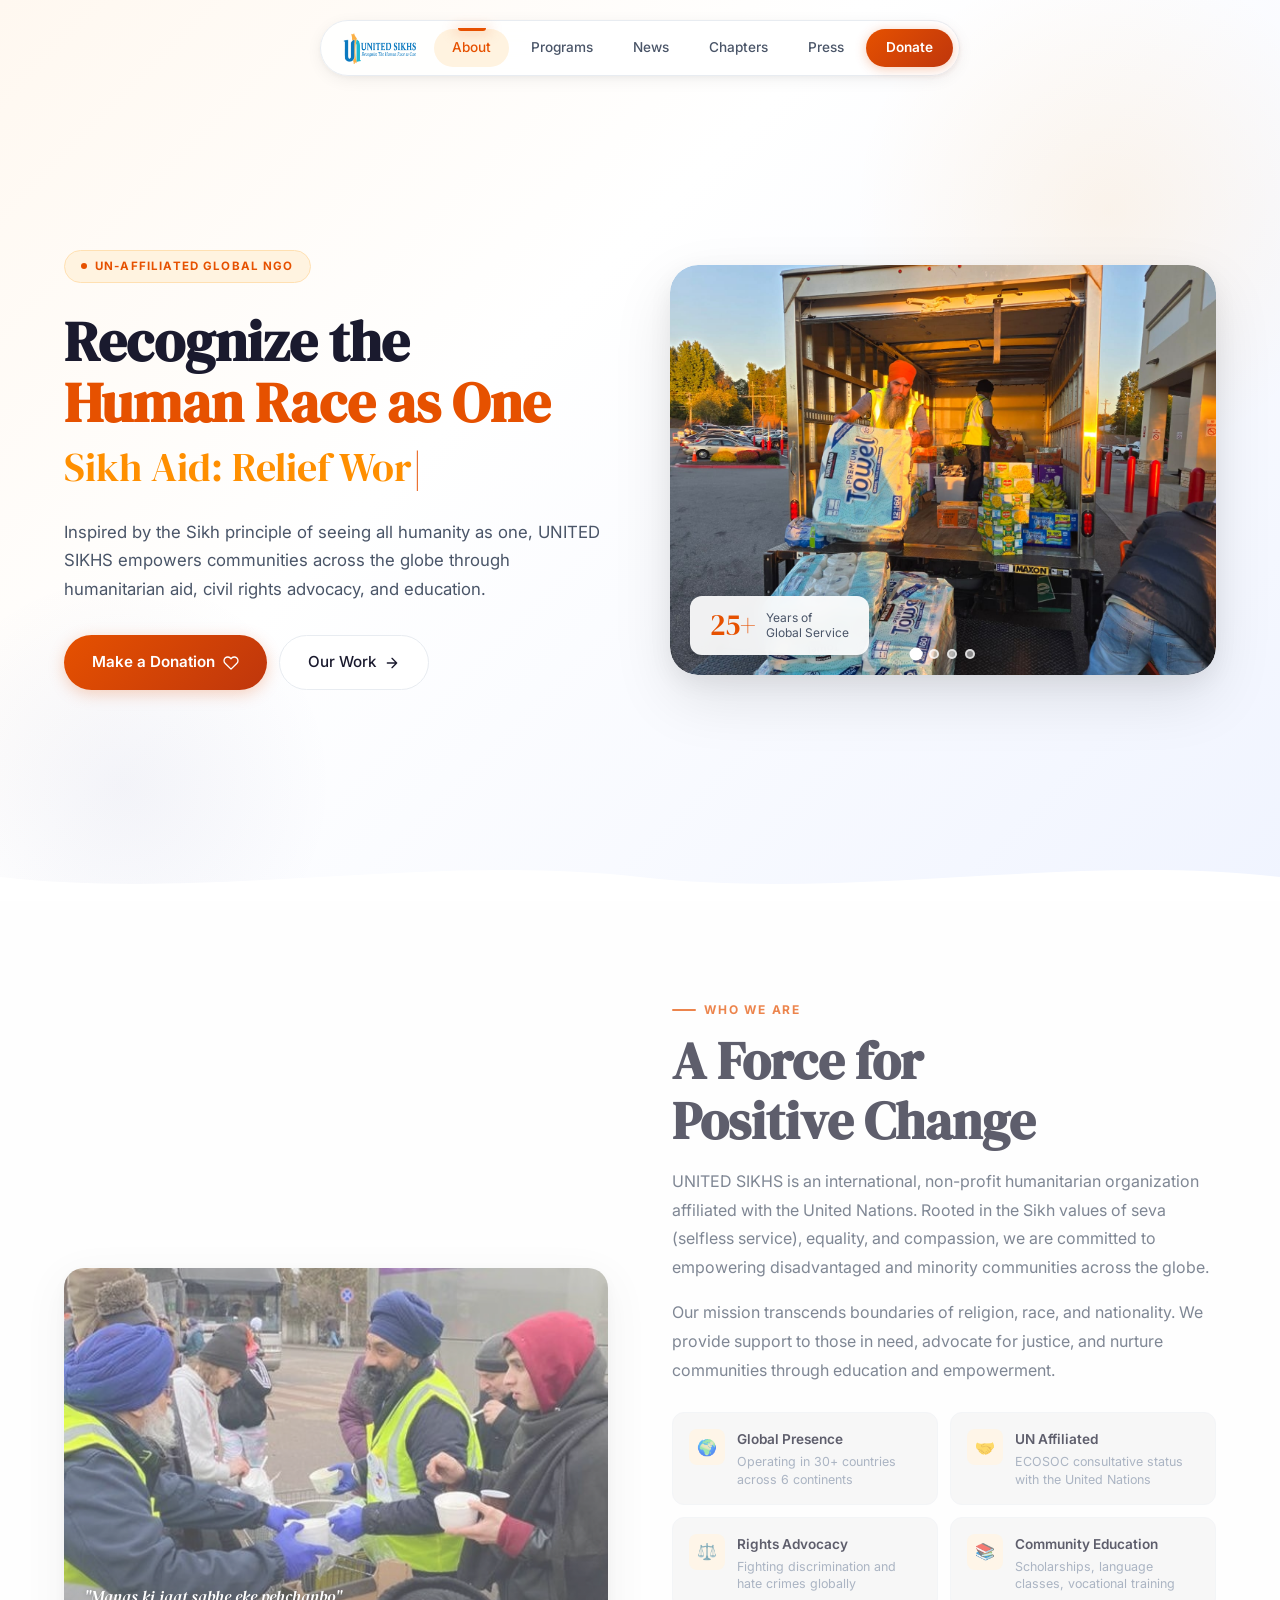
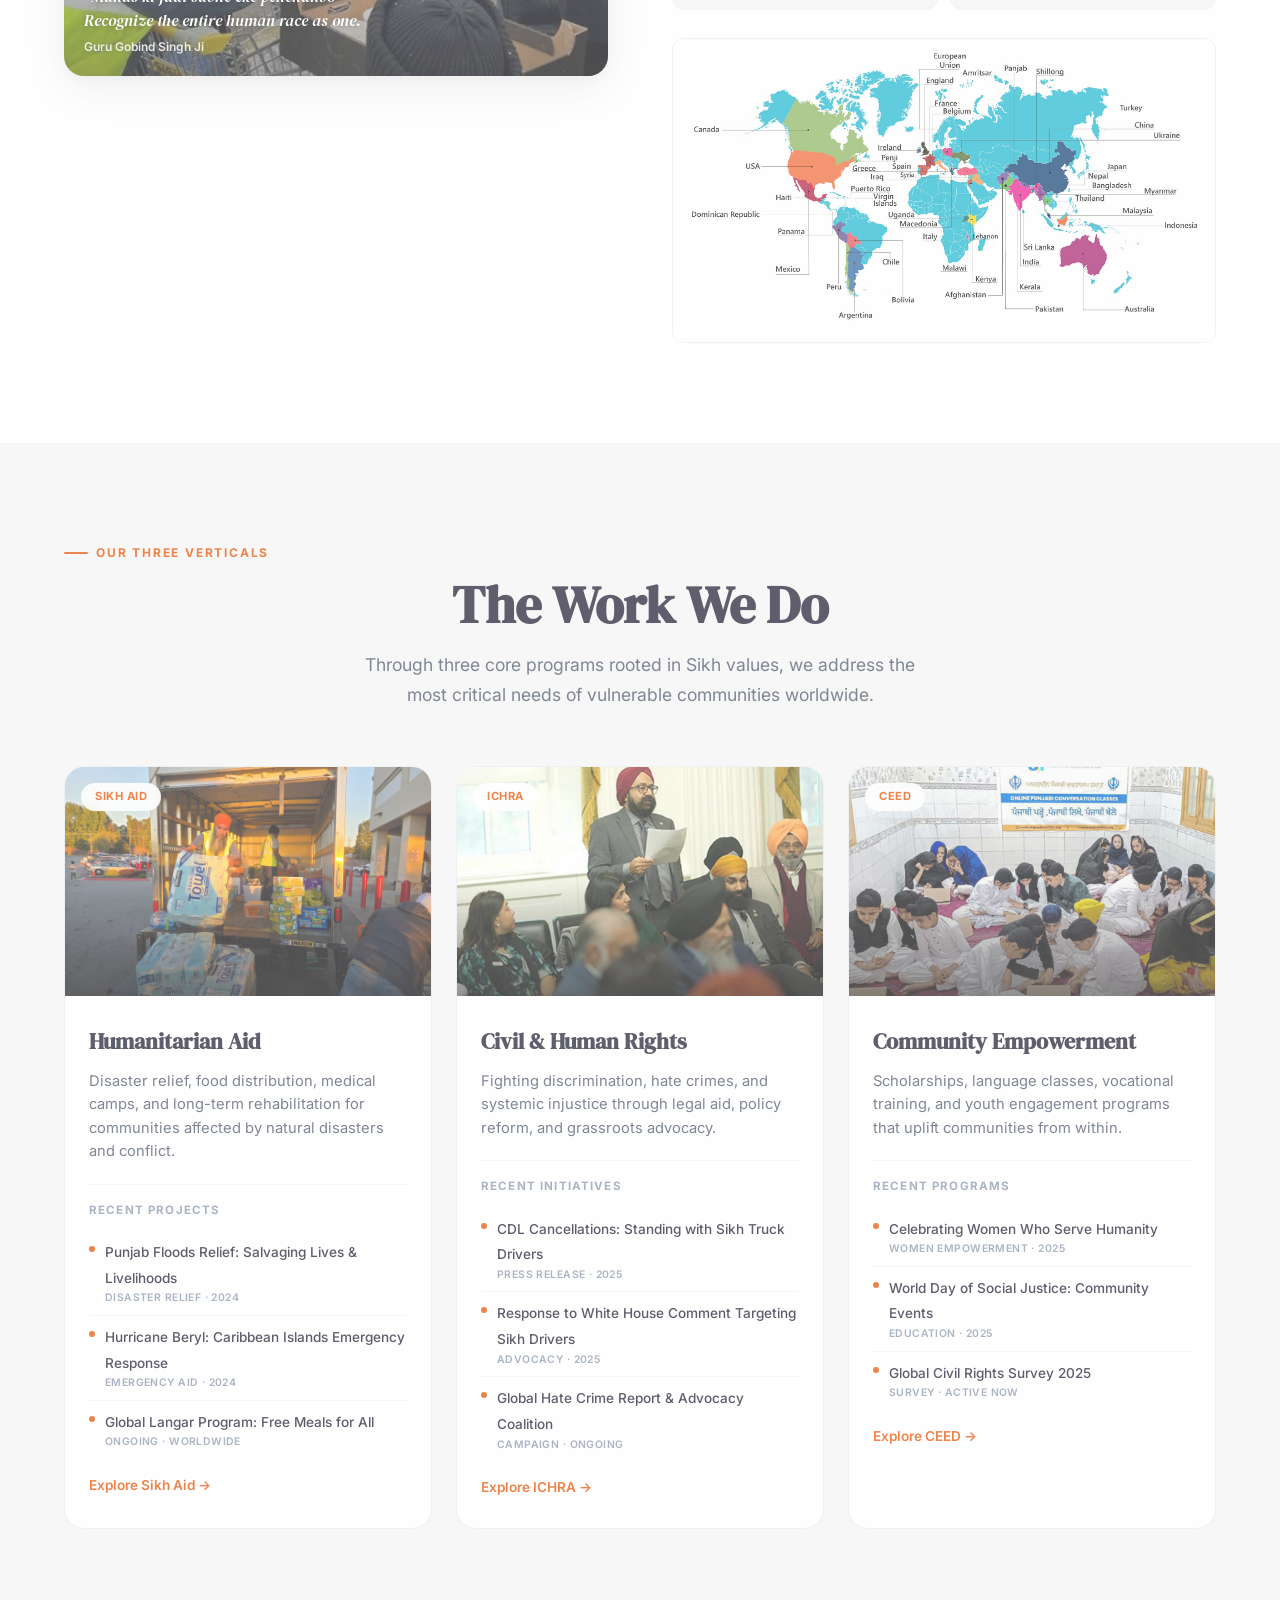
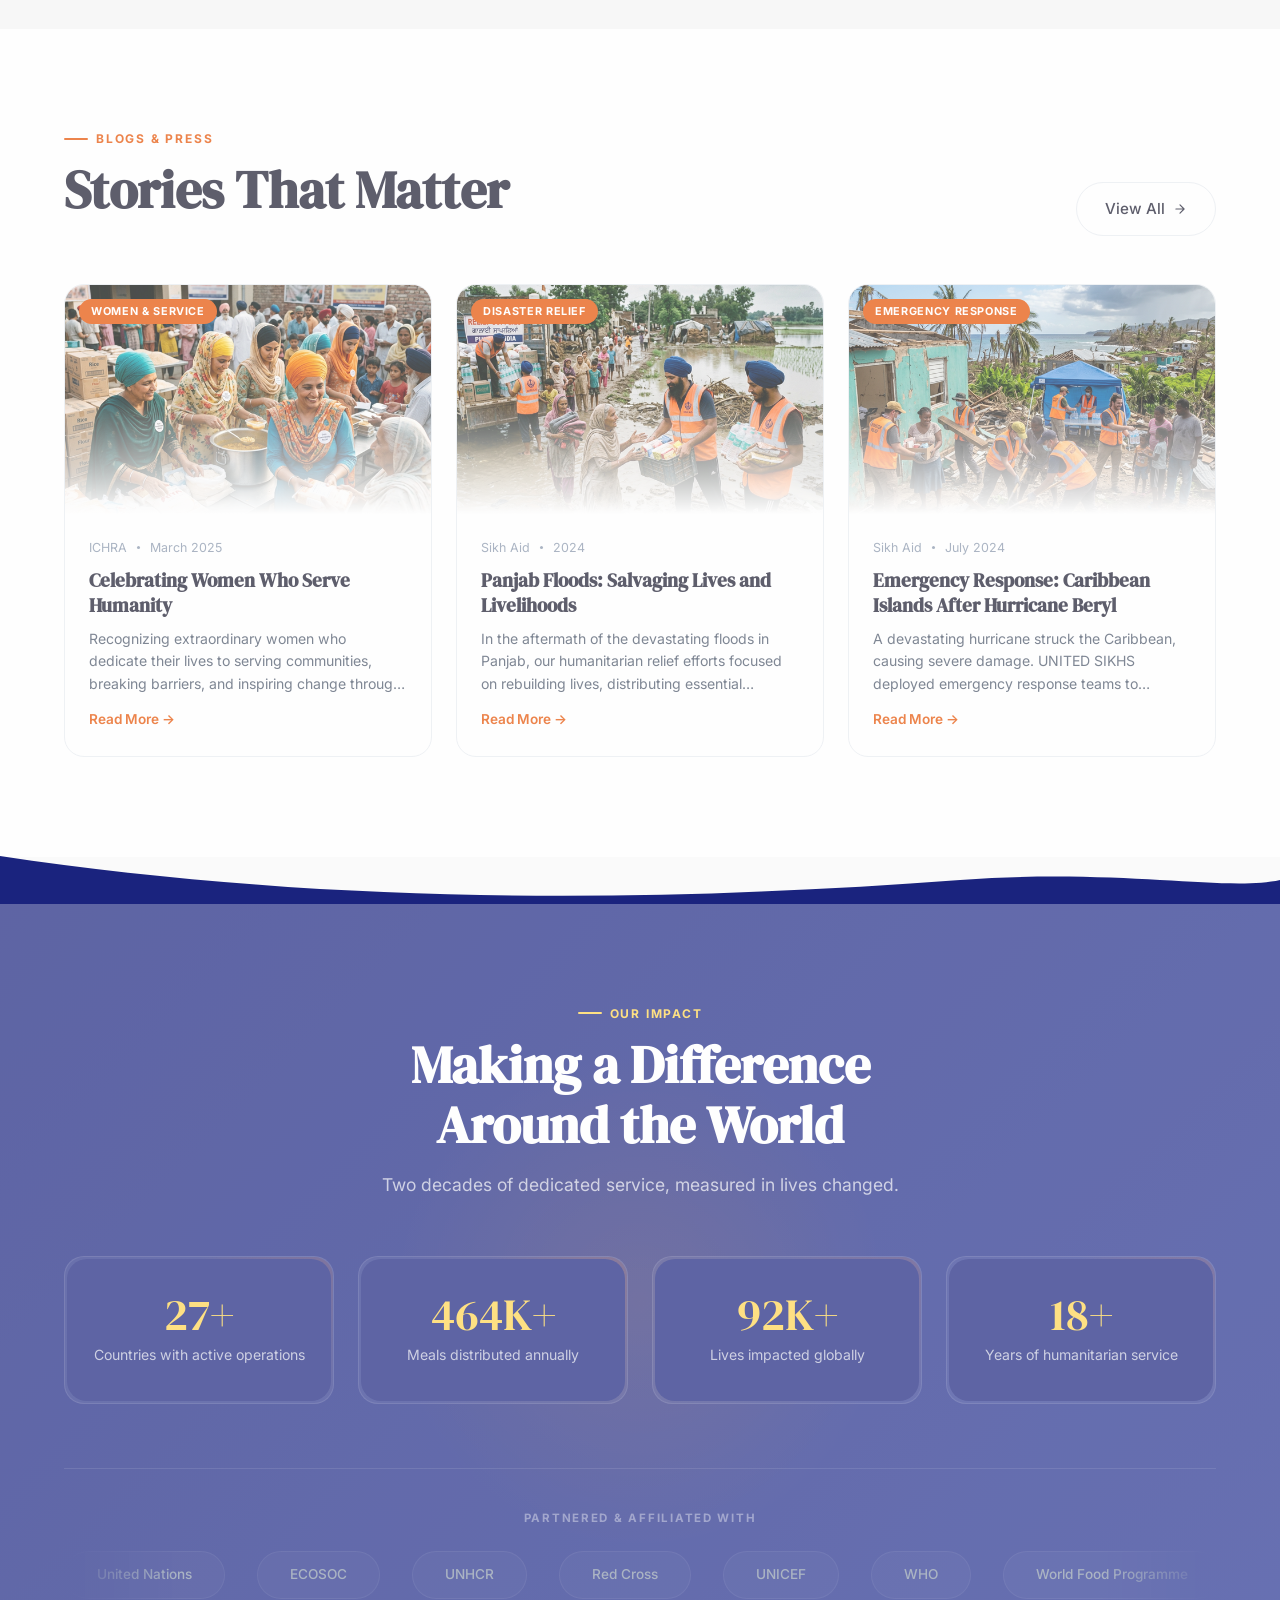
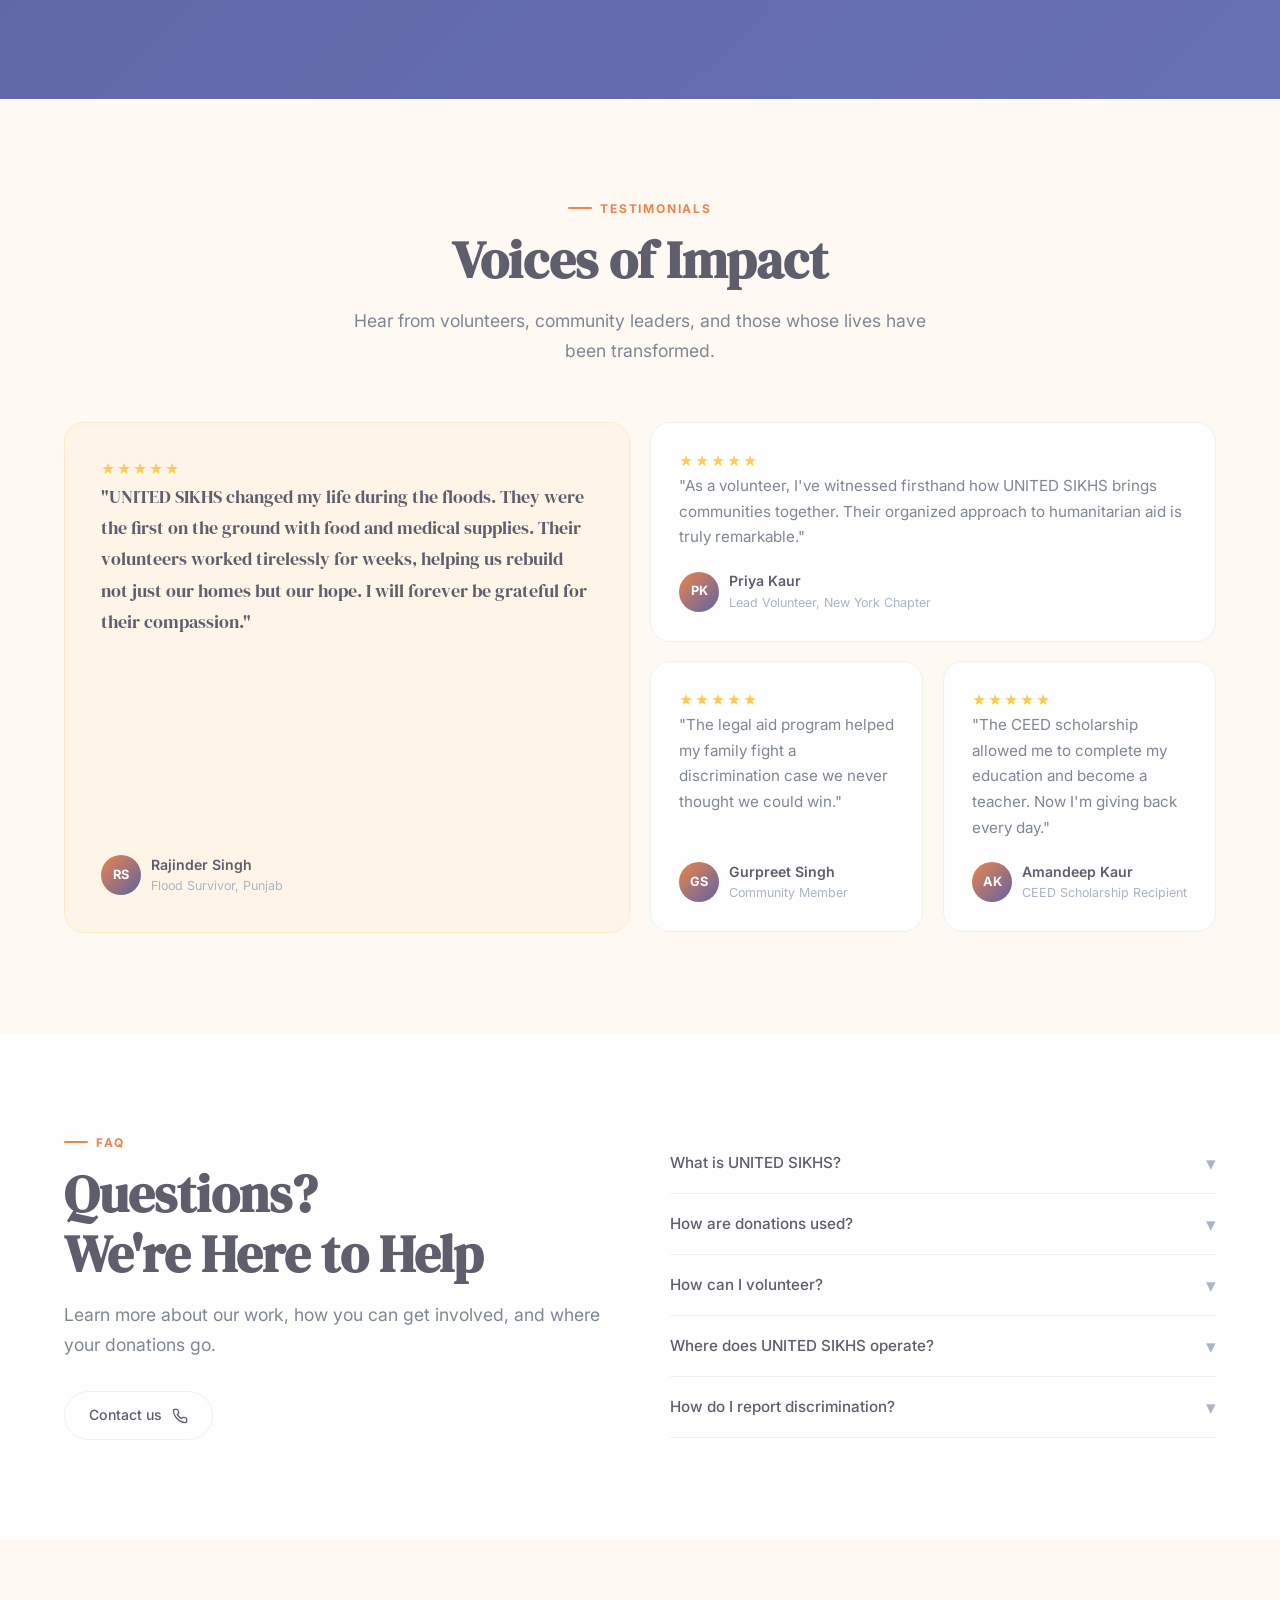
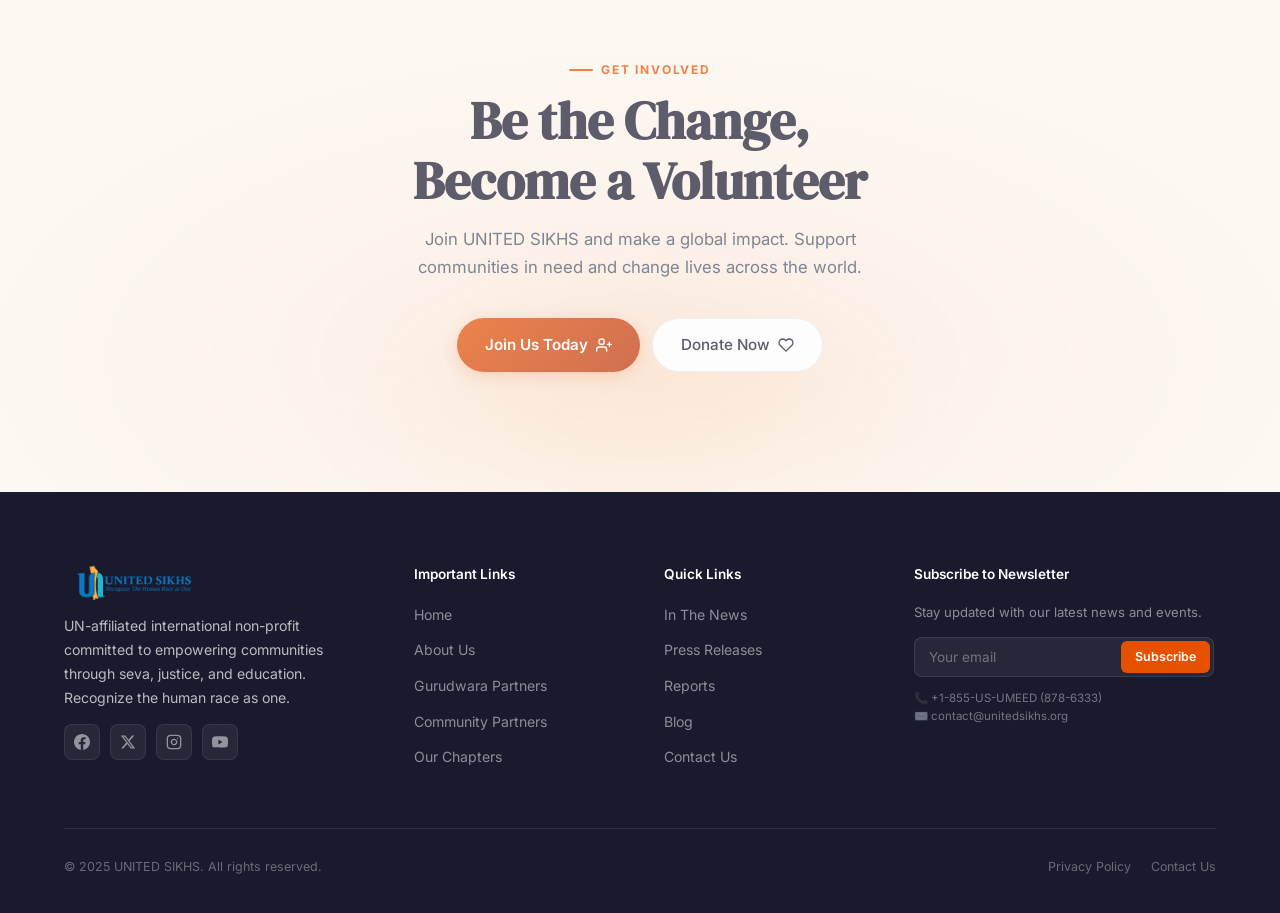
==== index.html @ 9a414314 "UNITED SIKHS demo website redesign" ====
<!DOCTYPE html>
<html lang="en">

<head>
  <meta charset="UTF-8" />
  <meta name="viewport" content="width=device-width, initial-scale=1.0" />
  <title>UNITED SIKHS | Recognize the Human Race as One</title>
  <meta name="description"
    content="UNITED SIKHS is a UN-affiliated international non-profit committed to empowering disadvantaged communities through humanitarian aid, civil rights advocacy, and community education." />
  <link rel="preconnect" href="https://fonts.googleapis.com" />
  <link rel="preconnect" href="https://fonts.gstatic.com" crossorigin />
  <link
    href="https://fonts.googleapis.com/css2?family=DM+Serif+Display:ital@0;1&family=Inter:wght@300;400;500;600;700;800&display=swap"
    rel="stylesheet" />
  <link rel="stylesheet" href="styles.css" />
  <link rel="icon"
    href="data:image/svg+xml,<svg xmlns='http://www.w3.org/2000/svg' viewBox='0 0 100 100'><text y='.9em' font-size='90'>☬</text></svg>" />
</head>

<body>

  <!-- ===== NAVBAR ===== -->
  <nav class="navbar" id="navbar">
    <a href="index.html" class="nav-logo">
      <img src="images/logo-lockup.png" alt="UNITED SIKHS" class="nav-logo-img" />
    </a>
    <a href="#about" class="nav-link active" data-section="about"><span class="link-text">About</span></a>
    <a href="#programs" class="nav-link" data-section="programs"><span class="link-text">Programs</span></a>
    <a href="#articles" class="nav-link" data-section="articles"><span class="link-text">News</span></a>
    <a href="locations.html" class="nav-link"><span class="link-text">Chapters</span></a>
    <a href="press.html" class="nav-link"><span class="link-text">Press</span></a>
    <a href="donate.html" class="nav-donate">Donate</a>
  </nav>

  <!-- ===== HERO ===== -->
  <section class="hero" id="hero">
    <div class="hero-shape-1"></div>
    <div class="hero-shape-2"></div>

    <div class="hero-inner">
      <div class="hero-text">
        <div class="hero-badge">
          <span class="dot"></span>
          UN-Affiliated Global NGO
        </div>

        <h1>Recognize the<br /><span class="highlight">Human Race as One</span></h1>

        <div class="hero-typewriter-line">
          <span id="typewriter"></span><span class="cursor">|</span>
        </div>

        <p class="hero-description">
          Inspired by the Sikh principle of seeing all humanity as one, UNITED SIKHS empowers communities across the
          globe through humanitarian aid, civil rights advocacy, and education.
        </p>

        <div class="hero-actions">
          <a href="donate.html" class="btn-primary">
            Make a Donation
            <svg width="16" height="16" viewBox="0 0 24 24" fill="none" stroke="currentColor" stroke-width="2"
              stroke-linecap="round" stroke-linejoin="round">
              <path
                d="M20.84 4.61a5.5 5.5 0 0 0-7.78 0L12 5.67l-1.06-1.06a5.5 5.5 0 0 0-7.78 7.78l1.06 1.06L12 21.23l7.78-7.78 1.06-1.06a5.5 5.5 0 0 0 0-7.78z" />
            </svg>
          </a>
          <a href="#programs" class="btn-secondary">
            Our Work
            <svg width="16" height="16" viewBox="0 0 24 24" fill="none" stroke="currentColor" stroke-width="2"
              stroke-linecap="round" stroke-linejoin="round">
              <path d="M5 12h14M12 5l7 7-7 7" />
            </svg>
          </a>
        </div>
      </div>

      <div class="hero-image-wrap">
        <div class="hero-carousel" id="heroCarousel">
          <img src="images/sikh-aid.jpg" alt="Sikh Aid volunteers distributing supplies" class="hero-slide active" />
          <img src="images/ichra.jpg" alt="ICHRA civil rights advocacy" class="hero-slide" />
          <img src="images/ceed.jpg" alt="CEED education programs" class="hero-slide" />
          <img src="images/volunteer.jpeg" alt="UNITED SIKHS volunteers" class="hero-slide" />
          <div class="carousel-dots">
            <span class="carousel-dot active" data-slide="0"></span>
            <span class="carousel-dot" data-slide="1"></span>
            <span class="carousel-dot" data-slide="2"></span>
            <span class="carousel-dot" data-slide="3"></span>
          </div>
        </div>
        <div class="hero-image-badge float-gentle">
          <div class="stat-num">25+</div>
          <div class="stat-lbl">Years of<br />Global Service</div>
        </div>
      </div>
    </div>
  </section>

  <!-- Wave Divider: Hero to About -->
  <div class="wave-divider" style="margin-top:-48px;position:relative;z-index:5;">
    <svg viewBox="0 0 1440 48" preserveAspectRatio="none">
      <path d="M0,24 C240,48 480,0 720,24 C960,48 1200,0 1440,24 L1440,48 L0,48 Z" fill="#FFFFFF" />
    </svg>
  </div>

  <!-- ===== ABOUT ===== -->
  <section class="section about" id="about" style="position:relative;">
    <div class="container">
      <div class="about-grid">
        <div class="about-image-wrap reveal">
          <img src="images/volunteer.jpeg" alt="UNITED SIKHS volunteers" />
          <div class="about-image-overlay"></div>
          <div class="about-quote">
            "Manas ki jaat sabhe eke pehchanbo"<br />Recognize the entire human race as one.
            <cite>Guru Gobind Singh Ji</cite>
          </div>
        </div>

        <div class="about-text">
          <span class="section-label reveal">Who We Are</span>
          <h2 class="section-title reveal-blur">A Force for<br />Positive Change</h2>

          <p class="reveal reveal-delay-2">
            UNITED SIKHS is an international, non-profit humanitarian organization affiliated with the United Nations.
            Rooted in the Sikh values of seva (selfless service), equality, and compassion, we are committed to
            empowering disadvantaged and minority communities across the globe.
          </p>
          <p class="reveal reveal-delay-2">
            Our mission transcends boundaries of religion, race, and nationality. We provide support to those in need,
            advocate for justice, and nurture communities through education and empowerment.
          </p>

          <div class="about-highlights reveal-scale stagger-3">
            <div class="about-highlight-item">
              <div class="icon">🌍</div>
              <div>
                <h4>Global Presence</h4>
                <p>Operating in 30+ countries across 6 continents</p>
              </div>
            </div>
            <div class="about-highlight-item">
              <div class="icon">🤝</div>
              <div>
                <h4>UN Affiliated</h4>
                <p>ECOSOC consultative status with the United Nations</p>
              </div>
            </div>
            <div class="about-highlight-item">
              <div class="icon">⚖️</div>
              <div>
                <h4>Rights Advocacy</h4>
                <p>Fighting discrimination and hate crimes globally</p>
              </div>
            </div>
            <div class="about-highlight-item">
              <div class="icon">📚</div>
              <div>
                <h4>Community Education</h4>
                <p>Scholarships, language classes, vocational training</p>
              </div>
            </div>
          </div>

          <!-- Global Presence Map -->
          <div class="about-map reveal reveal-delay-4" style="margin-top:28px;">
            <img src="images/global-map.jpg" alt="UNITED SIKHS global presence map"
              style="width:100%;border-radius:var(--radius-md);border:1px solid var(--border);" />
          </div>
        </div>
      </div>
    </div>
  </section>

  <!-- ===== THREE VERTICALS ===== -->
  <section class="section programs" id="programs">
    <div class="container">
      <div class="programs-header">
        <span class="section-label reveal">Our Three Verticals</span>
        <h2 class="section-title reveal reveal-delay-1">The Work We Do</h2>
        <p class="section-subtitle reveal reveal-delay-2">
          Through three core programs rooted in Sikh values, we address the most critical needs of vulnerable
          communities worldwide.
        </p>
      </div>

      <div class="verticals-grid">
        <!-- SIKH AID -->
        <div class="vertical-card magic-card reveal-left">
          <div class="vertical-image">
            <img src="images/sikh-aid.jpg" alt="UNITED SIKHS Sikh Aid supply distribution" />
            <div class="overlay-gradient"></div>
            <span class="vertical-label">Sikh Aid</span>
          </div>
          <div class="vertical-body">
            <h3>Humanitarian Aid</h3>
            <p>Disaster relief, food distribution, medical camps, and long-term rehabilitation for communities affected
              by natural disasters and conflict.</p>
            <div class="vertical-initiatives">
              <h4>Recent Projects</h4>
              <div class="initiative-item">
                <span class="initiative-dot"></span>
                <div>
                  <a href="https://unitedsikhs.org/" target="_blank">Punjab Floods Relief: Salvaging Lives &
                    Livelihoods</a>
                  <div class="tag">Disaster Relief · 2024</div>
                </div>
              </div>
              <div class="initiative-item">
                <span class="initiative-dot"></span>
                <div>
                  <a href="https://unitedsikhs.org/" target="_blank">Hurricane Beryl: Caribbean Islands Emergency
                    Response</a>
                  <div class="tag">Emergency Aid · 2024</div>
                </div>
              </div>
              <div class="initiative-item">
                <span class="initiative-dot"></span>
                <div>
                  <a href="https://unitedsikhs.org/" target="_blank">Global Langar Program: Free Meals for All</a>
                  <div class="tag">Ongoing · Worldwide</div>
                </div>
              </div>
            </div>
            <a href="https://sikhaid.unitedsikhs.org/" class="vertical-cta" target="_blank">
              Explore Sikh Aid →
            </a>
          </div>
        </div>

        <!-- ICHRA -->
        <div class="vertical-card magic-card reveal-scale reveal-delay-1">
          <div class="vertical-image">
            <img src="images/ichra.jpg" alt="UNITED SIKHS ICHRA civil rights advocacy" />
            <div class="overlay-gradient"></div>
            <span class="vertical-label">ICHRA</span>
          </div>
          <div class="vertical-body">
            <h3>Civil & Human Rights</h3>
            <p>Fighting discrimination, hate crimes, and systemic injustice through legal aid, policy reform, and
              grassroots advocacy.</p>
            <div class="vertical-initiatives">
              <h4>Recent Initiatives</h4>
              <div class="initiative-item">
                <span class="initiative-dot"></span>
                <div>
                  <a href="https://unitedsikhs.org/cdl-cancellations-are-leaving-hardworking-drivers-without-income/"
                    target="_blank">CDL Cancellations: Standing with Sikh Truck Drivers</a>
                  <div class="tag">Press Release · 2025</div>
                </div>
              </div>
              <div class="initiative-item">
                <span class="initiative-dot"></span>
                <div>
                  <a href="https://unitedsikhs.org/united-sikhs-responds-to-white-house-comment-unfairly-targeting-sikh-drivers/"
                    target="_blank">Response to White House Comment Targeting Sikh Drivers</a>
                  <div class="tag">Advocacy · 2025</div>
                </div>
              </div>
              <div class="initiative-item">
                <span class="initiative-dot"></span>
                <div>
                  <a href="https://unitedsikhs.org/" target="_blank">Global Hate Crime Report & Advocacy Coalition</a>
                  <div class="tag">Campaign · Ongoing</div>
                </div>
              </div>
            </div>
            <a href="https://unitedsikhs.org/category/ichra/" class="vertical-cta" target="_blank">
              Explore ICHRA →
            </a>
          </div>
        </div>

        <!-- CEED -->
        <div class="vertical-card magic-card reveal-right reveal-delay-2">
          <div class="vertical-image">
            <img src="images/ceed.jpg" alt="UNITED SIKHS CEED Panjabi conversation classes" />
            <div class="overlay-gradient"></div>
            <span class="vertical-label">CEED</span>
          </div>
          <div class="vertical-body">
            <h3>Community Empowerment</h3>
            <p>Scholarships, language classes, vocational training, and youth engagement programs that uplift
              communities from within.</p>
            <div class="vertical-initiatives">
              <h4>Recent Programs</h4>
              <div class="initiative-item">
                <span class="initiative-dot"></span>
                <div>
                  <a href="https://unitedsikhs.org/celebrating-women-who-serve-humanity/" target="_blank">Celebrating
                    Women Who Serve Humanity</a>
                  <div class="tag">Women Empowerment · 2025</div>
                </div>
              </div>
              <div class="initiative-item">
                <span class="initiative-dot"></span>
                <div>
                  <a href="https://unitedsikhs.org/commemorating-the-world-day-of-social-justice/" target="_blank">World
                    Day of Social Justice: Community Events</a>
                  <div class="tag">Education · 2025</div>
                </div>
              </div>
              <div class="initiative-item">
                <span class="initiative-dot"></span>
                <div>
                  <a href="https://unitedsikhs.org/" target="_blank">Global Civil Rights Survey 2025</a>
                  <div class="tag">Survey · Active Now</div>
                </div>
              </div>
            </div>
            <a href="https://unitedsikhs.org/category/ceed/" class="vertical-cta" target="_blank">
              Explore CEED →
            </a>
          </div>
        </div>
      </div>
    </div>
  </section>

  <!-- ===== FEATURED ARTICLES ===== -->
  <section class="section articles" id="articles">
    <div class="container">
      <div class="articles-header">
        <div>
          <span class="section-label reveal">Blogs & Press</span>
          <h2 class="section-title reveal reveal-delay-1">Stories That Matter</h2>
        </div>
        <a href="https://unitedsikhs.org/blogs/" class="btn-secondary reveal reveal-delay-2" target="_blank">
          View All
          <svg width="14" height="14" viewBox="0 0 24 24" fill="none" stroke="currentColor" stroke-width="2"
            stroke-linecap="round" stroke-linejoin="round">
            <path d="M5 12h14M12 5l7 7-7 7" />
          </svg>
        </a>
      </div>

      <div class="articles-grid">
        <div class="article-card reveal">
          <div class="article-image">
            <img src="images/women-service.png" alt="Celebrating women in service" />
            <div class="progressive-blur"></div>
            <span class="article-tag">Women & Service</span>
          </div>
          <div class="article-body">
            <div class="article-meta">
              <span>ICHRA</span> <span class="dot"></span> <span>March 2025</span>
            </div>
            <h3>Celebrating Women Who Serve Humanity</h3>
            <p>Recognizing extraordinary women who dedicate their lives to serving communities, breaking barriers, and
              inspiring change through selfless acts of compassion.</p>
            <a href="https://unitedsikhs.org/celebrating-women-who-serve-humanity/" class="article-read-more"
              target="_blank">Read More →</a>
          </div>
        </div>

        <div class="article-card reveal reveal-delay-1">
          <div class="article-image">
            <img src="images/sikh-aid-relief.png" alt="Punjab flood relief" />
            <div class="progressive-blur"></div>
            <span class="article-tag">Disaster Relief</span>
          </div>
          <div class="article-body">
            <div class="article-meta">
              <span>Sikh Aid</span> <span class="dot"></span> <span>2024</span>
            </div>
            <h3>Panjab Floods: Salvaging Lives and Livelihoods</h3>
            <p>In the aftermath of the devastating floods in Panjab, our humanitarian relief efforts focused on
              rebuilding lives, distributing essential supplies, and restoring hope.</p>
            <a href="https://unitedsikhs.org/" class="article-read-more" target="_blank">Read More →</a>
          </div>
        </div>

        <div class="article-card reveal reveal-delay-2">
          <div class="article-image">
            <img src="images/hurricane-relief.png" alt="Hurricane Beryl relief" />
            <div class="progressive-blur"></div>
            <span class="article-tag">Emergency Response</span>
          </div>
          <div class="article-body">
            <div class="article-meta">
              <span>Sikh Aid</span> <span class="dot"></span> <span>July 2024</span>
            </div>
            <h3>Emergency Response: Caribbean Islands After Hurricane Beryl</h3>
            <p>A devastating hurricane struck the Caribbean, causing severe damage. UNITED SIKHS deployed emergency
              response teams to provide immediate aid to affected families.</p>
            <a href="https://unitedsikhs.org/" class="article-read-more" target="_blank">Read More →</a>
          </div>
        </div>
      </div>
    </div>
  </section>

  <!-- Wave Divider: Articles to Impact -->
  <div style="margin-top:-1px;position:relative;z-index:5;">
    <svg viewBox="0 0 1440 48" preserveAspectRatio="none" style="display:block;width:100%;height:48px;">
      <path d="M0,0 C360,48 720,48 1080,24 C1260,12 1380,36 1440,24 L1440,48 L0,48 Z" fill="#1A237E" />
    </svg>
  </div>

  <!-- ===== IMPACT STATS ===== -->
  <section class="section impact" id="impact">
    <div class="container">
      <div class="impact-header" style="margin-bottom:56px;">
        <span class="section-label reveal">Our Impact</span>
        <h2 class="section-title reveal reveal-delay-1">Making a Difference<br />Around the World</h2>
        <p class="section-subtitle reveal reveal-delay-2">Two decades of dedicated service, measured in lives changed.
        </p>
      </div>

      <div class="stats-grid">
        <div class="stat-card counter-reveal stagger-1">
          <div class="stat-value"><span class="number-ticker" data-target="30" data-suffix="+">0</span></div>
          <p class="stat-description">Countries with active operations</p>
        </div>
        <div class="stat-card counter-reveal stagger-2">
          <div class="stat-value"><span class="number-ticker" data-target="500" data-suffix="K+">0</span></div>
          <p class="stat-description">Meals distributed annually</p>
        </div>
        <div class="stat-card counter-reveal stagger-3">
          <div class="stat-value"><span class="number-ticker" data-target="100" data-suffix="K+">0</span></div>
          <p class="stat-description">Lives impacted globally</p>
        </div>
        <div class="stat-card counter-reveal stagger-4">
          <div class="stat-value"><span class="number-ticker" data-target="20" data-suffix="+">0</span></div>
          <p class="stat-description">Years of humanitarian service</p>
        </div>
      </div>

      <div class="marquee-section reveal">
        <p class="marquee-label">Partnered & Affiliated With</p>
        <div class="marquee-container">
          <div class="marquee-track">
            <span class="partner-text">United Nations</span>
            <span class="partner-text">ECOSOC</span>
            <span class="partner-text">UNHCR</span>
            <span class="partner-text">Red Cross</span>
            <span class="partner-text">UNICEF</span>
            <span class="partner-text">WHO</span>
            <span class="partner-text">World Food Programme</span>
            <span class="partner-text">Amnesty International</span>
          </div>
          <div class="marquee-track">
            <span class="partner-text">United Nations</span>
            <span class="partner-text">ECOSOC</span>
            <span class="partner-text">UNHCR</span>
            <span class="partner-text">Red Cross</span>
            <span class="partner-text">UNICEF</span>
            <span class="partner-text">WHO</span>
            <span class="partner-text">World Food Programme</span>
            <span class="partner-text">Amnesty International</span>
          </div>
        </div>
      </div>
    </div>
  </section>

  <!-- ===== TESTIMONIALS ===== -->
  <section class="section testimonials" id="testimonials">
    <div class="container">
      <div class="testimonials-header">
        <span class="section-label reveal" style="justify-content:center;">Testimonials</span>
        <h2 class="section-title reveal reveal-delay-1">Voices of Impact</h2>
        <p class="section-subtitle reveal reveal-delay-2">
          Hear from volunteers, community leaders, and those whose lives have been transformed.
        </p>
      </div>

      <div class="testimonials-grid">
        <div class="testimonial-card featured reveal">
          <div>
            <div class="stars">★★★★★</div>
            <p class="testimonial-quote">
              "UNITED SIKHS changed my life during the floods. They were the first on the ground with food and medical
              supplies. Their volunteers worked tirelessly for weeks, helping us rebuild not just our homes but our
              hope. I will forever be grateful for their compassion."
            </p>
          </div>
          <div class="testimonial-author">
            <div class="testimonial-avatar">RS</div>
            <div>
              <div class="testimonial-name">Rajinder Singh</div>
              <div class="testimonial-role">Flood Survivor, Punjab</div>
            </div>
          </div>
        </div>

        <div class="testimonial-card wide reveal reveal-delay-1">
          <div>
            <div class="stars">★★★★★</div>
            <p class="testimonial-quote">
              "As a volunteer, I've witnessed firsthand how UNITED SIKHS brings communities together. Their organized
              approach to humanitarian aid is truly remarkable."
            </p>
          </div>
          <div class="testimonial-author">
            <div class="testimonial-avatar">PK</div>
            <div>
              <div class="testimonial-name">Priya Kaur</div>
              <div class="testimonial-role">Lead Volunteer, New York Chapter</div>
            </div>
          </div>
        </div>

        <div class="testimonial-card reveal reveal-delay-2">
          <div>
            <div class="stars">★★★★★</div>
            <p class="testimonial-quote">
              "The legal aid program helped my family fight a discrimination case we never thought we could win."
            </p>
          </div>
          <div class="testimonial-author">
            <div class="testimonial-avatar">GS</div>
            <div>
              <div class="testimonial-name">Gurpreet Singh</div>
              <div class="testimonial-role">Community Member</div>
            </div>
          </div>
        </div>

        <div class="testimonial-card reveal reveal-delay-3">
          <div>
            <div class="stars">★★★★★</div>
            <p class="testimonial-quote">
              "The CEED scholarship allowed me to complete my education and become a teacher. Now I'm giving back every
              day."
            </p>
          </div>
          <div class="testimonial-author">
            <div class="testimonial-avatar">AK</div>
            <div>
              <div class="testimonial-name">Amandeep Kaur</div>
              <div class="testimonial-role">CEED Scholarship Recipient</div>
            </div>
          </div>
        </div>
      </div>
    </div>
  </section>

  <!-- ===== FAQ ===== -->
  <section class="section faq" id="faq">
    <div class="container">
      <div class="faq-grid">
        <div class="faq-left">
          <span class="section-label reveal">FAQ</span>
          <h2 class="section-title reveal reveal-delay-1">Questions?<br />We're Here to Help</h2>
          <p class="section-subtitle reveal reveal-delay-2" style="margin-bottom:24px;">
            Learn more about our work, how you can get involved, and where your donations go.
          </p>
          <a href="https://unitedsikhs.org/contact-us/" class="faq-contact-btn reveal reveal-delay-3" target="_blank">
            Contact us
            <svg width="16" height="16" viewBox="0 0 24 24" fill="none" stroke="currentColor" stroke-width="2"
              stroke-linecap="round" stroke-linejoin="round">
              <path
                d="M22 16.92v3a2 2 0 0 1-2.18 2 19.79 19.79 0 0 1-8.63-3.07 19.5 19.5 0 0 1-6-6 19.79 19.79 0 0 1-3.07-8.67A2 2 0 0 1 4.11 2h3a2 2 0 0 1 2 1.72 12.84 12.84 0 0 0 .7 2.81 2 2 0 0 1-.45 2.11L8.09 9.91a16 16 0 0 0 6 6l1.27-1.27a2 2 0 0 1 2.11-.45 12.84 12.84 0 0 0 2.81.7A2 2 0 0 1 22 16.92z" />
            </svg>
          </a>
        </div>

        <div class="faq-right reveal">
          <div class="accordion-item">
            <button class="accordion-trigger" aria-expanded="false">What is UNITED SIKHS?<span
                class="chevron">▾</span></button>
            <div class="accordion-content">
              <div class="accordion-content-inner">UNITED SIKHS is an international, non-profit humanitarian
                organization affiliated with the United Nations. Founded in 1999 and rooted in Sikh values of seva
                (selfless service), we empower disadvantaged communities through humanitarian aid, civil rights
                advocacy, and community education across 30+ countries.</div>
            </div>
          </div>
          <div class="accordion-item">
            <button class="accordion-trigger" aria-expanded="false">How are donations used?<span
                class="chevron">▾</span></button>
            <div class="accordion-content">
              <div class="accordion-content-inner">Donations directly fund our three core programs: Sikh Aid (disaster
                relief and food distribution), ICHRA (civil rights and legal aid), and CEED (education and community
                empowerment). We maintain full transparency with annual reports available on our website.</div>
            </div>
          </div>
          <div class="accordion-item">
            <button class="accordion-trigger" aria-expanded="false">How can I volunteer?<span
                class="chevron">▾</span></button>
            <div class="accordion-content">
              <div class="accordion-content-inner">Visit unitedsikhs.org/join-us to sign up. We have chapters worldwide
                and welcome volunteers of all backgrounds for disaster relief, community events, and advocacy
                campaigns.</div>
            </div>
          </div>
          <div class="accordion-item">
            <button class="accordion-trigger" aria-expanded="false">Where does UNITED SIKHS operate?<span
                class="chevron">▾</span></button>
            <div class="accordion-content">
              <div class="accordion-content-inner">We operate in over 30 countries across 6 continents, with
                headquarters in New York. Our chapters span North America, Europe, Asia, Africa, and Australia.</div>
            </div>
          </div>
          <div class="accordion-item">
            <button class="accordion-trigger" aria-expanded="false">How do I report discrimination?<span
                class="chevron">▾</span></button>
            <div class="accordion-content">
              <div class="accordion-content-inner">Contact our ICHRA team through the website or call +1-855-US-UMEED
                (+1-855-878-6333). We provide free legal aid and support for victims of hate crimes and discrimination.
              </div>
            </div>
          </div>
        </div>
      </div>
    </div>
  </section>

  <!-- ===== CTA ===== -->
  <section class="section cta" id="cta">
    <div class="cta-glow">
      <div class="cta-glow-inner"></div>
      <div class="cta-glow-inner-sm"></div>
    </div>
    <div class="cta-glow-effect"></div>
    <div class="cta-content container">
      <span class="section-label reveal" style="justify-content:center;">Get Involved</span>
      <h2 class="reveal reveal-delay-1">Be the Change,<br />Become a Volunteer</h2>
      <p class="reveal reveal-delay-2">
        Join UNITED SIKHS and make a global impact. Support communities in need and change lives across the world.
      </p>
      <div class="hero-actions reveal reveal-delay-3" style="justify-content:center;">
        <a href="join.html" class="btn-primary">
          Join Us Today
          <svg width="16" height="16" viewBox="0 0 24 24" fill="none" stroke="currentColor" stroke-width="2"
            stroke-linecap="round" stroke-linejoin="round">
            <path d="M16 21v-2a4 4 0 0 0-4-4H5a4 4 0 0 0-4 4v2" />
            <circle cx="8.5" cy="7" r="4" />
            <line x1="20" y1="8" x2="20" y2="14" />
            <line x1="23" y1="11" x2="17" y2="11" />
          </svg>
        </a>
        <a href="donate.html" class="btn-secondary">
          Donate Now
          <svg width="16" height="16" viewBox="0 0 24 24" fill="none" stroke="currentColor" stroke-width="2"
            stroke-linecap="round" stroke-linejoin="round">
            <path
              d="M20.84 4.61a5.5 5.5 0 0 0-7.78 0L12 5.67l-1.06-1.06a5.5 5.5 0 0 0-7.78 7.78l1.06 1.06L12 21.23l7.78-7.78 1.06-1.06a5.5 5.5 0 0 0 0-7.78z" />
          </svg>
        </a>
      </div>
    </div>
  </section>

  <!-- ===== FOOTER ===== -->
  <footer class="footer" id="footer">
    <div class="container">
      <div class="footer-grid">
        <div class="footer-brand">
          <div class="footer-logo"><img src="images/logo-lockup.png" alt="UNITED SIKHS" style="height:36px;" /></div>
          <p>UN-affiliated international non-profit committed to empowering communities through seva, justice, and
            education. Recognize the human race as one.</p>
          <div class="footer-social">
            <a href="https://www.facebook.com/unitedsikhs" aria-label="Facebook" target="_blank">
              <svg width="16" height="16" viewBox="0 0 24 24" fill="currentColor">
                <path
                  d="M24 12.073c0-6.627-5.373-12-12-12s-12 5.373-12 12c0 5.99 4.388 10.954 10.125 11.854v-8.385H7.078v-3.47h3.047V9.43c0-3.007 1.792-4.669 4.533-4.669 1.312 0 2.686.235 2.686.235v2.953H15.83c-1.491 0-1.956.925-1.956 1.874v2.25h3.328l-.532 3.47h-2.796v8.385C19.612 23.027 24 18.062 24 12.073z" />
              </svg>
            </a>
            <a href="https://twitter.com/UnitedSikhs" aria-label="Twitter" target="_blank">
              <svg width="16" height="16" viewBox="0 0 24 24" fill="currentColor">
                <path
                  d="M18.244 2.25h3.308l-7.227 8.26 8.502 11.24H16.17l-5.214-6.817L4.99 21.75H1.68l7.73-8.835L1.254 2.25H8.08l4.713 6.231zm-1.161 17.52h1.833L7.084 4.126H5.117z" />
              </svg>
            </a>
            <a href="https://www.instagram.com/unitedsikhs/" aria-label="Instagram" target="_blank">
              <svg width="16" height="16" viewBox="0 0 24 24" fill="none" stroke="currentColor" stroke-width="2"
                stroke-linecap="round" stroke-linejoin="round">
                <rect x="2" y="2" width="20" height="20" rx="5" ry="5" />
                <path d="M16 11.37A4 4 0 1 1 12.63 8 4 4 0 0 1 16 11.37z" />
                <line x1="17.5" y1="6.5" x2="17.51" y2="6.5" />
              </svg>
            </a>
            <a href="https://www.youtube.com/user/UnitedSikhsTV" aria-label="YouTube" target="_blank">
              <svg width="16" height="16" viewBox="0 0 24 24" fill="currentColor">
                <path
                  d="M23.498 6.186a3.016 3.016 0 0 0-2.122-2.136C19.505 3.545 12 3.545 12 3.545s-7.505 0-9.377.505A3.017 3.017 0 0 0 .502 6.186C0 8.07 0 12 0 12s0 3.93.502 5.814a3.016 3.016 0 0 0 2.122 2.136c1.871.505 9.376.505 9.376.505s7.505 0 9.377-.505a3.015 3.015 0 0 0 2.122-2.136C24 15.93 24 12 24 12s0-3.93-.502-5.814zM9.545 15.568V8.432L15.818 12l-6.273 3.568z" />
              </svg>
            </a>
          </div>
        </div>
        <div>
          <h4>Important Links</h4>
          <ul class="footer-links">
            <li><a href="https://unitedsikhs.org" target="_blank">Home</a></li>
            <li><a href="https://unitedsikhs.org/about" target="_blank">About Us</a></li>
            <li><a href="https://unitedsikhs.org/gurudwara-partners" target="_blank">Gurudwara Partners</a></li>
            <li><a href="https://unitedsikhs.org/community-partners" target="_blank">Community Partners</a></li>
            <li><a href="https://unitedsikhs.org/locations" target="_blank">Our Chapters</a></li>
          </ul>
        </div>
        <div>
          <h4>Quick Links</h4>
          <ul class="footer-links">
            <li><a href="https://unitedsikhs.org/in-the-news" target="_blank">In The News</a></li>
            <li><a href="https://unitedsikhs.org/category/press-release" target="_blank">Press Releases</a></li>
            <li><a href="https://unitedsikhs.org/reports" target="_blank">Reports</a></li>
            <li><a href="https://unitedsikhs.org/blogs" target="_blank">Blog</a></li>
            <li><a href="https://unitedsikhs.org/contact-us" target="_blank">Contact Us</a></li>
          </ul>
        </div>
        <div>
          <h4>Subscribe to Newsletter</h4>
          <p style="font-size:0.82rem;color:rgba(255,255,255,0.5);margin-bottom:14px;line-height:1.6;">Stay updated with
            our latest news and events.</p>
          <form class="newsletter-form" onsubmit="event.preventDefault();">
            <input type="email" class="newsletter-input" placeholder="Your email" required />
            <button type="submit" class="newsletter-btn">Subscribe</button>
          </form>
          <p style="font-size:0.72rem;color:rgba(255,255,255,0.4);margin-top:12px;">
            📞 +1-855-US-UMEED (878-6333)<br />
            ✉️ contact@unitedsikhs.org
          </p>
        </div>
      </div>
      <div class="footer-bottom">
        <span>© 2025 UNITED SIKHS. All rights reserved.</span>
        <div class="footer-bottom-links">
          <a href="https://unitedsikhs.org/privacy-policy/" target="_blank">Privacy Policy</a>
          <a href="https://unitedsikhs.org/contact-us/" target="_blank">Contact Us</a>
        </div>
      </div>
    </div>
  </footer>

  <script src="app.js"></script>
</body>

</html>
---- styles.css ----
/* ============================================
   UNITED SIKHS — Demo Website Redesign
   LIGHT THEME Design System
   ============================================ */

:root {
  /* Brand — warm saffron heritage */
  --saffron: #E65100;
  --saffron-light: #FF8F00;
  --saffron-dark: #BF360C;
  --saffron-50: #FFF3E0;
  --saffron-100: #FFE0B2;
  --navy: #1A237E;
  --navy-light: #3949AB;
  --navy-50: #E8EAF6;
  --gold: #FFB300;
  --gold-light: #FFD54F;

  /* Surfaces — clean, warm whites */
  --bg-body: #FAFAFA;
  --bg-white: #FFFFFF;
  --bg-warm: #FFF8F0;
  --bg-cream: #FFFBF5;
  --bg-muted: #F5F5F5;
  --bg-hero: linear-gradient(135deg, #FFF8F0 0%, #FFFFFF 40%, #F0F4FF 100%);

  /* Text */
  --text-primary: #1A1A2E;
  --text-secondary: #4A5568;
  --text-muted: #8896AB;
  --text-white: #FFFFFF;

  /* Borders */
  --border: #E8ECF1;
  --border-light: #F0F2F5;
  --border-accent: rgba(230, 81, 0, 0.15);

  /* Shadows */
  --shadow-sm: 0 1px 3px rgba(0, 0, 0, 0.04), 0 1px 2px rgba(0, 0, 0, 0.06);
  --shadow-md: 0 4px 16px rgba(0, 0, 0, 0.06), 0 2px 6px rgba(0, 0, 0, 0.04);
  --shadow-lg: 0 12px 40px rgba(0, 0, 0, 0.08), 0 4px 12px rgba(0, 0, 0, 0.04);
  --shadow-xl: 0 24px 60px rgba(0, 0, 0, 0.1), 0 8px 24px rgba(0, 0, 0, 0.06);

  /* Spacing */
  --section-py: 100px;
  --container-max: 1200px;
  --container-px: 24px;

  /* Typography */
  --font-display: 'DM Serif Display', serif;
  --font-body: 'Inter', sans-serif;

  --ease-smooth: cubic-bezier(0.25, 0.46, 0.45, 0.94);
  --ease-spring: cubic-bezier(0.34, 1.56, 0.64, 1);

  --radius-sm: 8px;
  --radius-md: 12px;
  --radius-lg: 20px;
  --radius-xl: 28px;
  --radius-full: 9999px;
}

/* ===== Reset ===== */
*,
*::before,
*::after {
  box-sizing: border-box;
  margin: 0;
  padding: 0;
}

html {
  scroll-behavior: smooth;
  -webkit-font-smoothing: antialiased;
}

body {
  font-family: var(--font-body);
  background: var(--bg-body);
  color: var(--text-primary);
  line-height: 1.6;
  overflow-x: hidden;
}

img {
  max-width: 100%;
  height: auto;
  display: block;
}

a {
  text-decoration: none;
  color: inherit;
  transition: color 0.3s var(--ease-smooth);
}

button {
  border: none;
  background: none;
  cursor: pointer;
  font-family: inherit;
}

ul,
ol {
  list-style: none;
}

.container {
  max-width: var(--container-max);
  margin: 0 auto;
  padding: 0 var(--container-px);
}

.section {
  padding: var(--section-py) 0;
  position: relative;
}

/* ===== Section Labels ===== */
.section-label {
  font-family: var(--font-body);
  font-size: 0.75rem;
  font-weight: 700;
  letter-spacing: 0.15em;
  text-transform: uppercase;
  color: var(--saffron);
  margin-bottom: 12px;
  display: flex;
  align-items: center;
  gap: 8px;
}

.section-label::before {
  content: '';
  width: 24px;
  height: 2px;
  background: var(--saffron);
  border-radius: 1px;
}

.section-title {
  font-family: var(--font-display);
  font-size: clamp(2rem, 5vw, 3.25rem);
  line-height: 1.15;
  color: var(--text-primary);
  margin-bottom: 16px;
}

.section-subtitle {
  font-size: 1.1rem;
  color: var(--text-secondary);
  max-width: 580px;
  line-height: 1.7;
}

/* ===== NAVBAR ===== */
.navbar {
  position: fixed;
  top: 20px;
  left: 50%;
  transform: translateX(-50%);
  z-index: 200;
  display: flex;
  align-items: center;
  gap: 4px;
  background: rgba(255, 255, 255, 0.85);
  border: 1px solid var(--border);
  backdrop-filter: blur(20px);
  -webkit-backdrop-filter: blur(20px);
  padding: 5px 6px;
  border-radius: var(--radius-full);
  box-shadow: var(--shadow-md);
  transition: all 0.3s var(--ease-smooth);
}

.navbar.scrolled {
  background: rgba(255, 255, 255, 0.95);
  box-shadow: var(--shadow-lg);
}

.nav-logo {
  display: flex;
  align-items: center;
  gap: 8px;
  padding: 6px 14px 6px 8px;
  font-weight: 700;
  font-size: 0.85rem;
  color: var(--text-primary);
  white-space: nowrap;
}

.nav-logo .khanda {
  font-size: 1.3rem;
}

.nav-logo-img {
  height: 32px;
  width: auto;
}

.nav-link {
  position: relative;
  padding: 8px 18px;
  font-size: 0.85rem;
  font-weight: 500;
  color: var(--text-secondary);
  border-radius: var(--radius-full);
  transition: all 0.3s var(--ease-smooth);
  white-space: nowrap;
}

.nav-link:hover {
  color: var(--saffron);
}

.nav-link.active {
  color: var(--saffron);
  background: var(--saffron-50);
}

.nav-link.active::before {
  content: '';
  position: absolute;
  top: -1px;
  left: 50%;
  transform: translateX(-50%);
  width: 28px;
  height: 3px;
  background: var(--saffron);
  border-radius: 0 0 3px 3px;
}

.nav-link.active::after {
  content: '';
  position: absolute;
  top: -4px;
  left: 50%;
  transform: translateX(-50%);
  width: 40px;
  height: 10px;
  background: rgba(230, 81, 0, 0.15);
  border-radius: var(--radius-full);
  filter: blur(6px);
}

.nav-donate {
  padding: 8px 20px;
  background: linear-gradient(135deg, var(--saffron), var(--saffron-dark));
  color: #fff;
  font-size: 0.85rem;
  font-weight: 600;
  border-radius: var(--radius-full);
  transition: all 0.3s var(--ease-smooth);
  box-shadow: 0 2px 12px rgba(230, 81, 0, 0.3);
}

.nav-donate:hover {
  transform: translateY(-1px);
  box-shadow: 0 4px 20px rgba(230, 81, 0, 0.4);
}

/* ===== HERO ===== */
.hero {
  position: relative;
  min-height: 100vh;
  display: flex;
  align-items: center;
  justify-content: center;
  overflow: hidden;
  padding: 120px 0 80px;
  background: var(--bg-hero);
}

/* Soft decorative shapes */
.hero-shape-1 {
  position: absolute;
  top: -10%;
  right: -10%;
  width: 600px;
  height: 600px;
  background: radial-gradient(circle, rgba(255, 143, 0, 0.08) 0%, transparent 60%);
  border-radius: 50%;
  pointer-events: none;
}

.hero-shape-2 {
  position: absolute;
  bottom: -15%;
  left: -10%;
  width: 500px;
  height: 500px;
  background: radial-gradient(circle, rgba(26, 35, 126, 0.05) 0%, transparent 60%);
  border-radius: 50%;
  pointer-events: none;
}

.hero-inner {
  position: relative;
  z-index: 10;
  display: grid;
  grid-template-columns: 1fr 1fr;
  gap: 60px;
  align-items: center;
  max-width: var(--container-max);
  margin: 0 auto;
  padding: 0 var(--container-px);
}

.hero-text {
  max-width: 560px;
}

.hero-badge {
  display: inline-flex;
  align-items: center;
  gap: 8px;
  padding: 6px 16px;
  background: var(--saffron-50);
  border: 1px solid var(--saffron-100);
  border-radius: var(--radius-full);
  font-size: 0.72rem;
  font-weight: 700;
  color: var(--saffron);
  text-transform: uppercase;
  letter-spacing: 0.1em;
  margin-bottom: 28px;
  opacity: 0;
  transform: translateY(20px);
}

.hero-badge .dot {
  width: 6px;
  height: 6px;
  background: var(--saffron);
  border-radius: 50%;
  animation: pulse-dot 2s ease-in-out infinite;
}

@keyframes pulse-dot {

  0%,
  100% {
    opacity: 1;
    transform: scale(1);
  }

  50% {
    opacity: 0.5;
    transform: scale(1.4);
  }
}

.hero h1 {
  font-family: var(--font-display);
  font-size: clamp(2.2rem, 5vw, 3.5rem);
  line-height: 1.1;
  color: var(--text-primary);
  margin-bottom: 8px;
  opacity: 0;
  transform: translateY(30px);
}

.hero h1 .highlight {
  color: var(--saffron);
}

.hero-typewriter-line {
  font-family: var(--font-display);
  font-size: clamp(1.6rem, 3.5vw, 2.5rem);
  line-height: 1.25;
  color: var(--saffron-light);
  min-height: 1.4em;
  margin-bottom: 20px;
  opacity: 0;
  transform: translateY(30px);
}

.hero-typewriter-line .cursor {
  animation: blink 0.8s step-end infinite;
  color: var(--saffron);
  font-weight: 300;
}

@keyframes blink {

  0%,
  100% {
    opacity: 1;
  }

  50% {
    opacity: 0;
  }
}

.hero-description {
  font-size: 1.05rem;
  color: var(--text-secondary);
  line-height: 1.7;
  margin-bottom: 32px;
  opacity: 0;
  transform: translateY(30px);
}

.hero-actions {
  display: flex;
  gap: 12px;
  flex-wrap: wrap;
  opacity: 0;
  transform: translateY(30px);
}

.hero-image-wrap {
  position: relative;
  border-radius: var(--radius-xl);
  overflow: hidden;
  box-shadow: var(--shadow-xl);
  opacity: 0;
  transform: translateY(30px) scale(0.97);
}

.hero-image-wrap img {
  width: 100%;
  height: 100%;
  object-fit: cover;
  aspect-ratio: 4/3;
}

.hero-image-badge {
  position: absolute;
  bottom: 20px;
  left: 20px;
  background: rgba(255, 255, 255, 0.92);
  backdrop-filter: blur(8px);
  border-radius: var(--radius-md);
  padding: 14px 20px;
  display: flex;
  align-items: center;
  gap: 10px;
  box-shadow: var(--shadow-md);
}

.hero-image-badge .stat-num {
  font-family: var(--font-display);
  font-size: 1.8rem;
  color: var(--saffron);
  line-height: 1;
}

.hero-image-badge .stat-lbl {
  font-size: 0.75rem;
  color: var(--text-secondary);
  line-height: 1.3;
}

/* Hero Carousel */
.hero-carousel {
  position: relative;
  width: 100%;
  aspect-ratio: 4/3;
  overflow: hidden;
  border-radius: var(--radius-xl);
}

.hero-slide {
  position: absolute;
  top: 0;
  left: 0;
  width: 100%;
  height: 100%;
  object-fit: cover;
  opacity: 0;
  transition: opacity 1.2s ease;
  border-radius: 0;
  transform: scale(1);
}

.hero-slide.active {
  opacity: 1;
  animation: kenBurns 8s ease-in-out forwards;
}

@keyframes kenBurns {
  0% {
    transform: scale(1);
  }

  100% {
    transform: scale(1.08);
  }
}

.carousel-dots {
  position: absolute;
  bottom: 16px;
  left: 50%;
  transform: translateX(-50%);
  display: flex;
  gap: 8px;
  z-index: 10;
}

.carousel-dot {
  width: 10px;
  height: 10px;
  border-radius: 50%;
  background: rgba(255, 255, 255, 0.5);
  cursor: pointer;
  transition: all 0.3s;
  border: 2px solid rgba(255, 255, 255, 0.7);
}

.carousel-dot.active {
  background: #fff;
  transform: scale(1.3);
  border-color: #fff;
  box-shadow: 0 0 8px rgba(255, 255, 255, 0.5);
}

/* Buttons */
.btn-primary {
  display: inline-flex;
  align-items: center;
  gap: 8px;
  padding: 14px 28px;
  background: linear-gradient(135deg, var(--saffron), var(--saffron-dark));
  color: #fff;
  font-size: 0.95rem;
  font-weight: 600;
  border-radius: var(--radius-full);
  box-shadow: 0 4px 16px rgba(230, 81, 0, 0.25);
  transition: all 0.3s var(--ease-smooth);
}

.btn-primary:hover {
  transform: translateY(-2px);
  box-shadow: 0 8px 28px rgba(230, 81, 0, 0.35);
}

.btn-secondary {
  display: inline-flex;
  align-items: center;
  gap: 8px;
  padding: 14px 28px;
  background: var(--bg-white);
  border: 1px solid var(--border);
  color: var(--text-primary);
  font-size: 0.95rem;
  font-weight: 500;
  border-radius: var(--radius-full);
  transition: all 0.3s var(--ease-smooth);
}

.btn-secondary:hover {
  border-color: var(--saffron);
  background: var(--saffron-50);
  transform: translateY(-2px);
}

/* ===== ABOUT ===== */
.about {
  background: var(--bg-white);
}

.about-grid {
  display: grid;
  grid-template-columns: 1fr 1fr;
  gap: 64px;
  align-items: center;
}

.about-image-wrap {
  position: relative;
  border-radius: var(--radius-lg);
  overflow: hidden;
  box-shadow: var(--shadow-lg);
}

.about-image-wrap img {
  width: 100%;
  aspect-ratio: 4/3;
  object-fit: cover;
  transition: transform 0.6s var(--ease-smooth);
}

.about-image-wrap:hover img {
  transform: scale(1.03);
}

.about-image-overlay {
  position: absolute;
  bottom: 0;
  left: 0;
  right: 0;
  height: 40%;
  background: linear-gradient(to top, rgba(0, 0, 0, 0.5), transparent);
  pointer-events: none;
}

.about-quote {
  position: absolute;
  bottom: 20px;
  left: 20px;
  right: 20px;
  color: white;
  font-family: var(--font-display);
  font-size: 1rem;
  font-style: italic;
  line-height: 1.5;
  text-shadow: 0 1px 4px rgba(0, 0, 0, 0.4);
}

.about-quote cite {
  display: block;
  font-size: 0.75rem;
  font-style: normal;
  font-family: var(--font-body);
  font-weight: 600;
  margin-top: 6px;
  opacity: 0.85;
}

.about-text p {
  color: var(--text-secondary);
  margin-bottom: 16px;
  line-height: 1.8;
  font-size: 1rem;
}

.about-highlights {
  display: grid;
  grid-template-columns: 1fr 1fr;
  gap: 12px;
  margin-top: 28px;
}

.about-highlight-item {
  display: flex;
  align-items: start;
  gap: 12px;
  padding: 16px;
  background: var(--bg-muted);
  border: 1px solid var(--border-light);
  border-radius: var(--radius-md);
  transition: all 0.3s var(--ease-smooth);
}

.about-highlight-item:hover {
  border-color: var(--border-accent);
  background: var(--saffron-50);
}

.about-highlight-item .icon {
  width: 36px;
  height: 36px;
  display: flex;
  align-items: center;
  justify-content: center;
  background: var(--saffron-50);
  border-radius: var(--radius-sm);
  font-size: 1rem;
  flex-shrink: 0;
}

.about-highlight-item h4 {
  font-size: 0.85rem;
  font-weight: 600;
  margin-bottom: 2px;
}

.about-highlight-item p {
  font-size: 0.78rem;
  color: var(--text-muted);
  line-height: 1.4;
  margin-bottom: 0;
}

/* ===== PROGRAMS / VERTICALS ===== */
.programs {
  background: var(--bg-muted);
}

.programs-header {
  text-align: center;
  margin-bottom: 56px;
}

.programs-header .section-subtitle {
  margin: 0 auto;
}

/* Vertical Card — full image + overlay */
.verticals-grid {
  display: grid;
  grid-template-columns: repeat(3, 1fr);
  gap: 24px;
}

.vertical-card {
  background: var(--bg-white);
  border: 1px solid var(--border);
  border-radius: var(--radius-lg);
  overflow: hidden;
  transition: all 0.4s var(--ease-smooth);
  position: relative;
}

.vertical-card:hover {
  transform: translateY(-8px);
  box-shadow: var(--shadow-xl), 0 0 0 1px var(--border-accent);
  border-color: var(--border-accent);
}

.vertical-image {
  position: relative;
  aspect-ratio: 16/10;
  overflow: hidden;
}

.vertical-image img {
  width: 100%;
  height: 100%;
  object-fit: cover;
  transition: transform 0.6s var(--ease-smooth);
}

.vertical-card:hover .vertical-image img {
  transform: scale(1.05);
}

.vertical-image .overlay-gradient {
  position: absolute;
  bottom: 0;
  left: 0;
  right: 0;
  height: 50%;
  background: linear-gradient(to top, rgba(0, 0, 0, 0.6), transparent);
  pointer-events: none;
}

.vertical-image .vertical-label {
  position: absolute;
  top: 16px;
  left: 16px;
  padding: 5px 14px;
  background: rgba(255, 255, 255, 0.92);
  backdrop-filter: blur(4px);
  border-radius: var(--radius-full);
  font-size: 0.7rem;
  font-weight: 700;
  text-transform: uppercase;
  letter-spacing: 0.05em;
  color: var(--saffron);
}

.vertical-body {
  padding: 28px 24px;
}

.vertical-body h3 {
  font-family: var(--font-display);
  font-size: 1.4rem;
  margin-bottom: 10px;
  color: var(--text-primary);
}

.vertical-body>p {
  color: var(--text-secondary);
  font-size: 0.92rem;
  line-height: 1.6;
  margin-bottom: 20px;
}

/* Recent initiatives list inside each vertical */
.vertical-initiatives {
  border-top: 1px solid var(--border-light);
  padding-top: 16px;
}

.vertical-initiatives h4 {
  font-size: 0.72rem;
  font-weight: 700;
  text-transform: uppercase;
  letter-spacing: 0.1em;
  color: var(--text-muted);
  margin-bottom: 12px;
}

.initiative-item {
  display: flex;
  align-items: start;
  gap: 10px;
  padding: 8px 0;
  border-bottom: 1px solid var(--border-light);
}

.initiative-item:last-child {
  border-bottom: none;
}

.initiative-dot {
  width: 6px;
  height: 6px;
  background: var(--saffron);
  border-radius: 50%;
  margin-top: 7px;
  flex-shrink: 0;
}

.initiative-item a {
  font-size: 0.85rem;
  color: var(--text-primary);
  font-weight: 500;
  transition: color 0.2s;
  line-height: 1.4;
}

.initiative-item a:hover {
  color: var(--saffron);
}

.initiative-item .tag {
  font-size: 0.65rem;
  font-weight: 600;
  text-transform: uppercase;
  color: var(--text-muted);
  letter-spacing: 0.04em;
}

.vertical-cta {
  display: inline-flex;
  align-items: center;
  gap: 6px;
  margin-top: 16px;
  color: var(--saffron);
  font-weight: 600;
  font-size: 0.85rem;
  transition: gap 0.3s var(--ease-smooth);
}

.vertical-cta:hover {
  gap: 10px;
}

/* ===== ARTICLES ===== */
.articles {
  background: var(--bg-white);
}

.articles-header {
  display: flex;
  justify-content: space-between;
  align-items: flex-end;
  margin-bottom: 48px;
  flex-wrap: wrap;
  gap: 20px;
}

.articles-grid {
  display: grid;
  grid-template-columns: repeat(3, 1fr);
  gap: 24px;
}

.article-card {
  border-radius: var(--radius-lg);
  overflow: hidden;
  background: var(--bg-white);
  border: 1px solid var(--border);
  transition: all 0.4s var(--ease-smooth);
}

.article-card:hover {
  transform: translateY(-6px);
  box-shadow: var(--shadow-xl);
  border-color: var(--border-accent);
}

.article-image {
  position: relative;
  aspect-ratio: 16/10;
  overflow: hidden;
}

.article-image img {
  width: 100%;
  height: 100%;
  object-fit: cover;
  transition: transform 0.6s var(--ease-smooth);
}

.article-card:hover .article-image img {
  transform: scale(1.05);
}

.article-image .progressive-blur {
  position: absolute;
  bottom: 0;
  left: 0;
  right: 0;
  height: 50%;
  background: linear-gradient(to top, var(--bg-white), transparent);
  pointer-events: none;
}

.article-tag {
  position: absolute;
  top: 14px;
  left: 14px;
  padding: 4px 12px;
  background: var(--saffron);
  color: #fff;
  font-size: 0.68rem;
  font-weight: 700;
  text-transform: uppercase;
  letter-spacing: 0.06em;
  border-radius: var(--radius-full);
}

.article-body {
  padding: 24px;
}

.article-meta {
  display: flex;
  align-items: center;
  gap: 10px;
  margin-bottom: 10px;
  font-size: 0.78rem;
  color: var(--text-muted);
}

.article-meta .dot {
  width: 3px;
  height: 3px;
  background: var(--text-muted);
  border-radius: 50%;
}

.article-body h3 {
  font-family: var(--font-display);
  font-size: 1.2rem;
  line-height: 1.3;
  margin-bottom: 10px;
  transition: color 0.3s;
}

.article-card:hover .article-body h3 {
  color: var(--saffron);
}

.article-body p {
  color: var(--text-secondary);
  font-size: 0.88rem;
  line-height: 1.6;
  display: -webkit-box;
  -webkit-line-clamp: 3;
  -webkit-box-orient: vertical;
  overflow: hidden;
}

.article-read-more {
  display: inline-flex;
  align-items: center;
  gap: 6px;
  margin-top: 14px;
  color: var(--saffron);
  font-weight: 600;
  font-size: 0.85rem;
}

/* ===== IMPACT STATS ===== */
.impact {
  background: linear-gradient(135deg, var(--navy) 0%, #283593 100%);
  color: var(--text-white);
  text-align: center;
  position: relative;
  overflow: hidden;
}

.impact::before {
  content: '';
  position: absolute;
  top: 50%;
  left: 50%;
  transform: translate(-50%, -50%);
  width: 700px;
  height: 700px;
  background: radial-gradient(circle, rgba(255, 143, 0, 0.1) 0%, transparent 50%);
  pointer-events: none;
}

.impact .section-label {
  color: var(--gold-light);
  justify-content: center;
}

.impact .section-label::before {
  background: var(--gold-light);
}

.impact .section-title {
  color: #fff;
}

.impact .section-subtitle {
  color: rgba(255, 255, 255, 0.7);
  margin: 0 auto;
}

.stats-grid {
  display: grid;
  grid-template-columns: repeat(4, 1fr);
  gap: 24px;
  margin-bottom: 64px;
}

.stat-card {
  padding: 36px 20px;
  background: rgba(255, 255, 255, 0.07);
  border: 1px solid rgba(255, 255, 255, 0.1);
  border-radius: var(--radius-lg);
  transition: all 0.4s var(--ease-smooth);
}

.stat-card:hover {
  background: rgba(255, 255, 255, 0.12);
  transform: translateY(-4px);
}

.stat-value {
  font-family: var(--font-display);
  font-size: 2.8rem;
  color: var(--gold-light);
  margin-bottom: 6px;
  line-height: 1;
}

.stat-description {
  font-size: 0.88rem;
  color: rgba(255, 255, 255, 0.7);
}

/* Marquee */
.marquee-section {
  padding-top: 40px;
  border-top: 1px solid rgba(255, 255, 255, 0.1);
}

.marquee-label {
  font-size: 0.72rem;
  font-weight: 700;
  letter-spacing: 0.15em;
  text-transform: uppercase;
  color: rgba(255, 255, 255, 0.4);
  margin-bottom: 24px;
}

.marquee-container {
  display: flex;
  overflow: hidden;
  gap: 32px;
  mask-image: linear-gradient(to right, transparent, black 10%, black 90%, transparent);
  -webkit-mask-image: linear-gradient(to right, transparent, black 10%, black 90%, transparent);
}

.marquee-track {
  display: flex;
  gap: 32px;
  animation: marquee 28s linear infinite;
  flex-shrink: 0;
}

@keyframes marquee {
  from {
    transform: translateX(0);
  }

  to {
    transform: translateX(-100%);
  }
}

.partner-text {
  flex-shrink: 0;
  padding: 10px 24px;
  background: rgba(255, 255, 255, 0.06);
  border: 1px solid rgba(255, 255, 255, 0.08);
  border-radius: var(--radius-full);
  font-size: 0.82rem;
  font-weight: 500;
  color: rgba(255, 255, 255, 0.5);
  white-space: nowrap;
  transition: all 0.3s;
}

.partner-text:hover {
  background: rgba(255, 255, 255, 0.12);
  color: rgba(255, 255, 255, 0.8);
}

/* ===== TESTIMONIALS ===== */
.testimonials {
  background: var(--bg-warm);
}

.testimonials-header {
  text-align: center;
  margin-bottom: 56px;
}

.testimonials-header .section-subtitle {
  margin: 0 auto;
}

.testimonials-grid {
  display: grid;
  grid-template-columns: repeat(4, 1fr);
  grid-template-rows: auto auto;
  gap: 20px;
}

.testimonial-card {
  background: var(--bg-white);
  border: 1px solid var(--border);
  border-radius: var(--radius-lg);
  padding: 28px;
  display: flex;
  flex-direction: column;
  justify-content: space-between;
  gap: 20px;
  transition: all 0.4s var(--ease-smooth);
}

.testimonial-card:hover {
  box-shadow: var(--shadow-lg);
  transform: translateY(-3px);
}

.testimonial-card.featured {
  grid-column: span 2;
  grid-row: span 2;
  padding: 36px;
  background: var(--saffron-50);
  border-color: var(--saffron-100);
}

.testimonial-card.wide {
  grid-column: span 2;
}

.testimonial-quote {
  font-size: 0.95rem;
  color: var(--text-secondary);
  line-height: 1.7;
  flex: 1;
}

.testimonial-card.featured .testimonial-quote {
  font-size: 1.15rem;
  font-family: var(--font-display);
  color: var(--text-primary);
}

.testimonial-card .stars {
  color: var(--gold);
  font-size: 0.85rem;
  letter-spacing: 2px;
}

.testimonial-author {
  display: flex;
  align-items: center;
  gap: 10px;
}

.testimonial-avatar {
  width: 40px;
  height: 40px;
  border-radius: var(--radius-full);
  background: linear-gradient(135deg, var(--saffron), var(--navy));
  display: flex;
  align-items: center;
  justify-content: center;
  font-weight: 700;
  font-size: 0.8rem;
  color: #fff;
  flex-shrink: 0;
}

.testimonial-name {
  font-weight: 600;
  font-size: 0.88rem;
}

.testimonial-role {
  font-size: 0.78rem;
  color: var(--text-muted);
}

/* ===== FAQ ===== */
.faq {
  background: var(--bg-white);
}

.faq-grid {
  display: grid;
  grid-template-columns: 1fr 1fr;
  gap: 60px;
  align-items: start;
}

.faq-contact-btn {
  display: inline-flex;
  align-items: center;
  gap: 10px;
  padding: 12px 24px;
  border: 1px solid var(--border);
  border-radius: var(--radius-full);
  color: var(--text-primary);
  font-size: 0.88rem;
  font-weight: 500;
  transition: all 0.3s var(--ease-smooth);
  margin-top: 8px;
}

.faq-contact-btn:hover {
  border-color: var(--saffron);
  background: var(--saffron-50);
}

.accordion-item {
  border-bottom: 1px solid var(--border);
}

.accordion-trigger {
  width: 100%;
  display: flex;
  justify-content: space-between;
  align-items: center;
  padding: 18px 0;
  font-size: 0.95rem;
  font-weight: 500;
  color: var(--text-primary);
  text-align: left;
  cursor: pointer;
  background: none;
  border: none;
  font-family: var(--font-body);
  transition: color 0.3s;
}

.accordion-trigger:hover {
  color: var(--saffron);
}

.accordion-trigger .chevron {
  transition: transform 0.3s var(--ease-smooth);
  color: var(--text-muted);
  font-size: 1.2rem;
  flex-shrink: 0;
}

.accordion-item.open .accordion-trigger .chevron {
  transform: rotate(180deg);
  color: var(--saffron);
}

.accordion-content {
  max-height: 0;
  overflow: hidden;
  transition: max-height 0.4s var(--ease-smooth);
}

.accordion-item.open .accordion-content {
  max-height: 300px;
}

.accordion-content-inner {
  padding-bottom: 18px;
  color: var(--text-secondary);
  font-size: 0.92rem;
  line-height: 1.7;
}

/* ===== CTA ===== */
.cta {
  position: relative;
  overflow: hidden;
  text-align: center;
  padding: 120px 0;
  background: var(--bg-warm);
}

.cta-glow {
  position: absolute;
  inset: 0;
  pointer-events: none;
  transition: transform 0.5s var(--ease-smooth), opacity 0.5s var(--ease-smooth);
  transform: translateY(16px);
  opacity: 0.6;
}

.cta:hover .cta-glow {
  transform: translateY(-24px);
  opacity: 1;
}

.cta-glow-inner {
  position: absolute;
  left: 50%;
  bottom: 0;
  transform: translateX(-50%) scale(2.5);
  width: 50%;
  height: 300px;
  background: radial-gradient(ellipse at center, rgba(230, 81, 0, 0.1) 10%, transparent 60%);
  border-radius: 50%;
}

.cta-glow-inner-sm {
  position: absolute;
  left: 50%;
  bottom: 0;
  transform: translateX(-50%) scale(2);
  width: 30%;
  height: 150px;
  background: radial-gradient(ellipse at center, rgba(255, 179, 0, 0.08) 10%, transparent 60%);
  border-radius: 50%;
}

.cta-content {
  position: relative;
  z-index: 10;
}

.cta h2 {
  font-family: var(--font-display);
  font-size: clamp(2rem, 5vw, 3.25rem);
  margin-bottom: 14px;
  line-height: 1.15;
}

.cta p {
  color: var(--text-secondary);
  font-size: 1.05rem;
  margin-bottom: 36px;
  max-width: 480px;
  margin-left: auto;
  margin-right: auto;
  line-height: 1.7;
}

.cta .hero-actions {
  justify-content: center;
}

/* ===== FOOTER ===== */
.footer {
  background: var(--text-primary);
  color: rgba(255, 255, 255, 0.7);
  padding: 72px 0 36px;
}

.footer-grid {
  display: grid;
  grid-template-columns: 1.5fr 1fr 1fr 1.5fr;
  gap: 48px;
  margin-bottom: 48px;
}

.footer-brand p {
  font-size: 0.88rem;
  line-height: 1.7;
  margin-top: 14px;
}

.footer-logo {
  display: flex;
  align-items: center;
  gap: 10px;
  font-family: var(--font-display);
  font-size: 1.2rem;
  color: #fff;
}

.footer h4 {
  font-size: 0.85rem;
  font-weight: 600;
  color: #fff;
  margin-bottom: 16px;
}

.footer-links li {
  margin-bottom: 10px;
}

.footer-links a {
  font-size: 0.88rem;
  color: rgba(255, 255, 255, 0.5);
  transition: color 0.3s;
}

.footer-links a:hover {
  color: var(--saffron-light);
}

.footer-social {
  display: flex;
  gap: 10px;
  margin-top: 14px;
}

.footer-social a {
  width: 36px;
  height: 36px;
  display: flex;
  align-items: center;
  justify-content: center;
  background: rgba(255, 255, 255, 0.06);
  border: 1px solid rgba(255, 255, 255, 0.08);
  border-radius: var(--radius-sm);
  color: rgba(255, 255, 255, 0.5);
  transition: all 0.3s;
}

.footer-social a:hover {
  background: rgba(255, 143, 0, 0.15);
  border-color: rgba(255, 143, 0, 0.3);
  color: var(--saffron-light);
}

.newsletter-form {
  position: relative;
  max-width: 300px;
}

.newsletter-input {
  width: 100%;
  padding: 11px 110px 11px 14px;
  background: rgba(255, 255, 255, 0.06);
  border: 1px solid rgba(255, 255, 255, 0.1);
  border-radius: var(--radius-sm);
  color: #fff;
  font-size: 0.85rem;
  font-family: var(--font-body);
  outline: none;
  transition: border-color 0.3s;
}

.newsletter-input::placeholder {
  color: rgba(255, 255, 255, 0.35);
}

.newsletter-input:focus {
  border-color: var(--saffron-light);
}

.newsletter-btn {
  position: absolute;
  right: 4px;
  top: 4px;
  bottom: 4px;
  padding: 0 14px;
  background: var(--saffron);
  color: #fff;
  font-size: 0.78rem;
  font-weight: 600;
  border-radius: 6px;
  transition: background 0.3s;
}

.newsletter-btn:hover {
  background: var(--saffron-dark);
}

.footer-bottom {
  display: flex;
  justify-content: space-between;
  align-items: center;
  padding-top: 28px;
  border-top: 1px solid rgba(255, 255, 255, 0.08);
  font-size: 0.78rem;
  color: rgba(255, 255, 255, 0.35);
  flex-wrap: wrap;
  gap: 12px;
}

.footer-bottom-links {
  display: flex;
  gap: 20px;
}

.footer-bottom-links a {
  color: rgba(255, 255, 255, 0.35);
}

.footer-bottom-links a:hover {
  color: var(--saffron-light);
}

/* ===== REVEAL ANIMATION ===== */
.reveal {
  opacity: 0;
  transform: translateY(28px);
  transition: all 0.7s var(--ease-smooth);
}

.reveal.visible {
  opacity: 1;
  transform: translateY(0);
}

.reveal-delay-1 {
  transition-delay: 0.1s;
}

.reveal-delay-2 {
  transition-delay: 0.2s;
}

.reveal-delay-3 {
  transition-delay: 0.3s;
}

.reveal-delay-4 {
  transition-delay: 0.4s;
}

/* ===== RESPONSIVE ===== */
@media (max-width: 1024px) {
  :root {
    --section-py: 72px;
  }

  .hero-inner {
    grid-template-columns: 1fr;
    gap: 40px;
  }

  .hero-text {
    max-width: 100%;
    text-align: center;
  }

  .hero-actions {
    justify-content: center;
  }

  .hero-badge {
    margin-left: auto;
    margin-right: auto;
  }

  .about-grid {
    grid-template-columns: 1fr;
    gap: 36px;
  }

  .verticals-grid {
    grid-template-columns: 1fr 1fr;
  }

  .articles-grid {
    grid-template-columns: 1fr 1fr;
  }

  .stats-grid {
    grid-template-columns: repeat(2, 1fr);
  }

  .testimonials-grid {
    grid-template-columns: repeat(2, 1fr);
  }

  .testimonial-card.featured {
    grid-column: span 2;
    grid-row: span 1;
  }

  .faq-grid {
    grid-template-columns: 1fr;
    gap: 36px;
  }

  .footer-grid {
    grid-template-columns: 1fr 1fr;
    gap: 28px;
  }
}

@media (max-width: 768px) {
  :root {
    --section-py: 56px;
    --container-px: 18px;
  }

  .navbar {
    top: auto;
    bottom: 14px;
    padding: 4px;
  }

  .nav-logo span:not(.khanda) {
    display: none;
  }

  .nav-link {
    padding: 8px 12px;
    font-size: 0.78rem;
  }

  .nav-donate {
    padding: 8px 14px;
    font-size: 0.78rem;
  }

  .hero {
    min-height: auto;
    padding: 100px 0 60px;
  }

  .verticals-grid,
  .articles-grid {
    grid-template-columns: 1fr;
  }

  .stats-grid {
    grid-template-columns: 1fr 1fr;
    gap: 12px;
  }

  .stat-value {
    font-size: 2rem;
  }

  .testimonials-grid {
    grid-template-columns: 1fr;
  }

  .testimonial-card.featured,
  .testimonial-card.wide {
    grid-column: span 1;
  }

  .footer-grid {
    grid-template-columns: 1fr;
  }

  .footer-bottom {
    flex-direction: column;
    text-align: center;
  }

  .hero-actions {
    flex-direction: column;
    align-items: center;
  }
}

/* ===== SCROLL PROGRESS BAR (inspired by timeline.jsx) ===== */
.scroll-progress {
  position: fixed;
  top: 0;
  left: 0;
  width: 0%;
  height: 3px;
  background: linear-gradient(90deg, var(--saffron), var(--saffron-light), var(--gold));
  z-index: 9999;
  transition: width 0.1s linear;
  box-shadow: 0 0 10px rgba(230, 81, 0, 0.4);
}

/* ===== CTA GLOW EFFECT (adapted from ctaWithGlow.jsx) ===== */
.cta-glow-effect {
  position: absolute;
  left: 50%;
  bottom: 0;
  transform: translateX(-50%);
  width: 60%;
  height: 256px;
  background: radial-gradient(ellipse at center, rgba(230, 81, 0, 0.15) 10%, transparent 60%);
  pointer-events: none;
  opacity: 0.6;
  transition: all 0.5s ease;
  border-radius: 50%;
  filter: blur(40px);
}

.cta:hover .cta-glow-effect {
  opacity: 1;
  transform: translateX(-50%) translateY(-20px) scale(1.1);
}

/* ===== ENHANCED SCROLL REVEAL VARIANTS ===== */
/* Blur-in entrance (inspired by textAnimate.tsx) */
.reveal-blur {
  opacity: 0;
  filter: blur(8px);
  transform: translateY(20px);
  transition: all 0.8s cubic-bezier(0.25, 0.46, 0.45, 0.94);
}

.reveal-blur.revealed {
  opacity: 1;
  filter: blur(0);
  transform: translateY(0);
}

/* Scale-in entrance */
.reveal-scale {
  opacity: 0;
  transform: scale(0.85);
  transition: all 0.7s cubic-bezier(0.34, 1.56, 0.64, 1);
}

.reveal-scale.revealed {
  opacity: 1;
  transform: scale(1);
}

/* Slide from left */
.reveal-left {
  opacity: 0;
  transform: translateX(-40px);
  transition: all 0.7s cubic-bezier(0.25, 0.46, 0.45, 0.94);
}

.reveal-left.revealed {
  opacity: 1;
  transform: translateX(0);
}

/* Slide from right */
.reveal-right {
  opacity: 0;
  transform: translateX(40px);
  transition: all 0.7s cubic-bezier(0.25, 0.46, 0.45, 0.94);
}

.reveal-right.revealed {
  opacity: 1;
  transform: translateX(0);
}

/* Stagger delays for grid children */
.stagger-1 {
  transition-delay: 0.05s;
}

.stagger-2 {
  transition-delay: 0.1s;
}

.stagger-3 {
  transition-delay: 0.15s;
}

.stagger-4 {
  transition-delay: 0.2s;
}

.stagger-5 {
  transition-delay: 0.25s;
}

.stagger-6 {
  transition-delay: 0.3s;
}

/* ===== MAGIC CARD GRADIENT (adapted from magicCard.tsx) ===== */
.magic-card {
  position: relative;
  overflow: hidden;
}

.magic-card::before {
  content: '';
  position: absolute;
  top: var(--mouse-y, -100%);
  left: var(--mouse-x, -100%);
  width: 300px;
  height: 300px;
  background: radial-gradient(circle, rgba(230, 81, 0, 0.08) 0%, transparent 70%);
  transform: translate(-50%, -50%);
  pointer-events: none;
  opacity: 0;
  transition: opacity 0.3s;
  z-index: 1;
}

.magic-card:hover::before {
  opacity: 1;
}

/* ===== PARALLAX SCROLL CONTAINERS ===== */
.parallax-slow {
  will-change: transform;
  transition: transform 0.1s linear;
}

/* ===== FLOATING ELEMENTS ===== */
@keyframes float-gentle {

  0%,
  100% {
    transform: translateY(0);
  }

  50% {
    transform: translateY(-8px);
  }
}

@keyframes float-slow {

  0%,
  100% {
    transform: translateY(0) rotate(0deg);
  }

  50% {
    transform: translateY(-12px) rotate(1deg);
  }
}

.float-gentle {
  animation: float-gentle 4s ease-in-out infinite;
}

.float-slow {
  animation: float-slow 6s ease-in-out infinite;
}

/* ===== COUNTER REVEAL ===== */
.counter-reveal {
  opacity: 0;
  transform: translateY(30px) scale(0.9);
  transition: all 0.6s cubic-bezier(0.34, 1.56, 0.64, 1);
}

.counter-reveal.revealed {
  opacity: 1;
  transform: translateY(0) scale(1);
}

/* ===== SECTION DIVIDER WAVE ===== */
.wave-divider {
  position: absolute;
  bottom: -1px;
  left: 0;
  width: 100%;
  overflow: hidden;
  line-height: 0;
}

.wave-divider svg {
  display: block;
  width: 100%;
  height: 48px;
}

::-webkit-scrollbar {
  width: 6px;
}

::-webkit-scrollbar-track {
  background: var(--bg-body);
}

::-webkit-scrollbar-thumb {
  background: var(--border);
  border-radius: 3px;
}

::-webkit-scrollbar-thumb:hover {
  background: var(--text-muted);
}
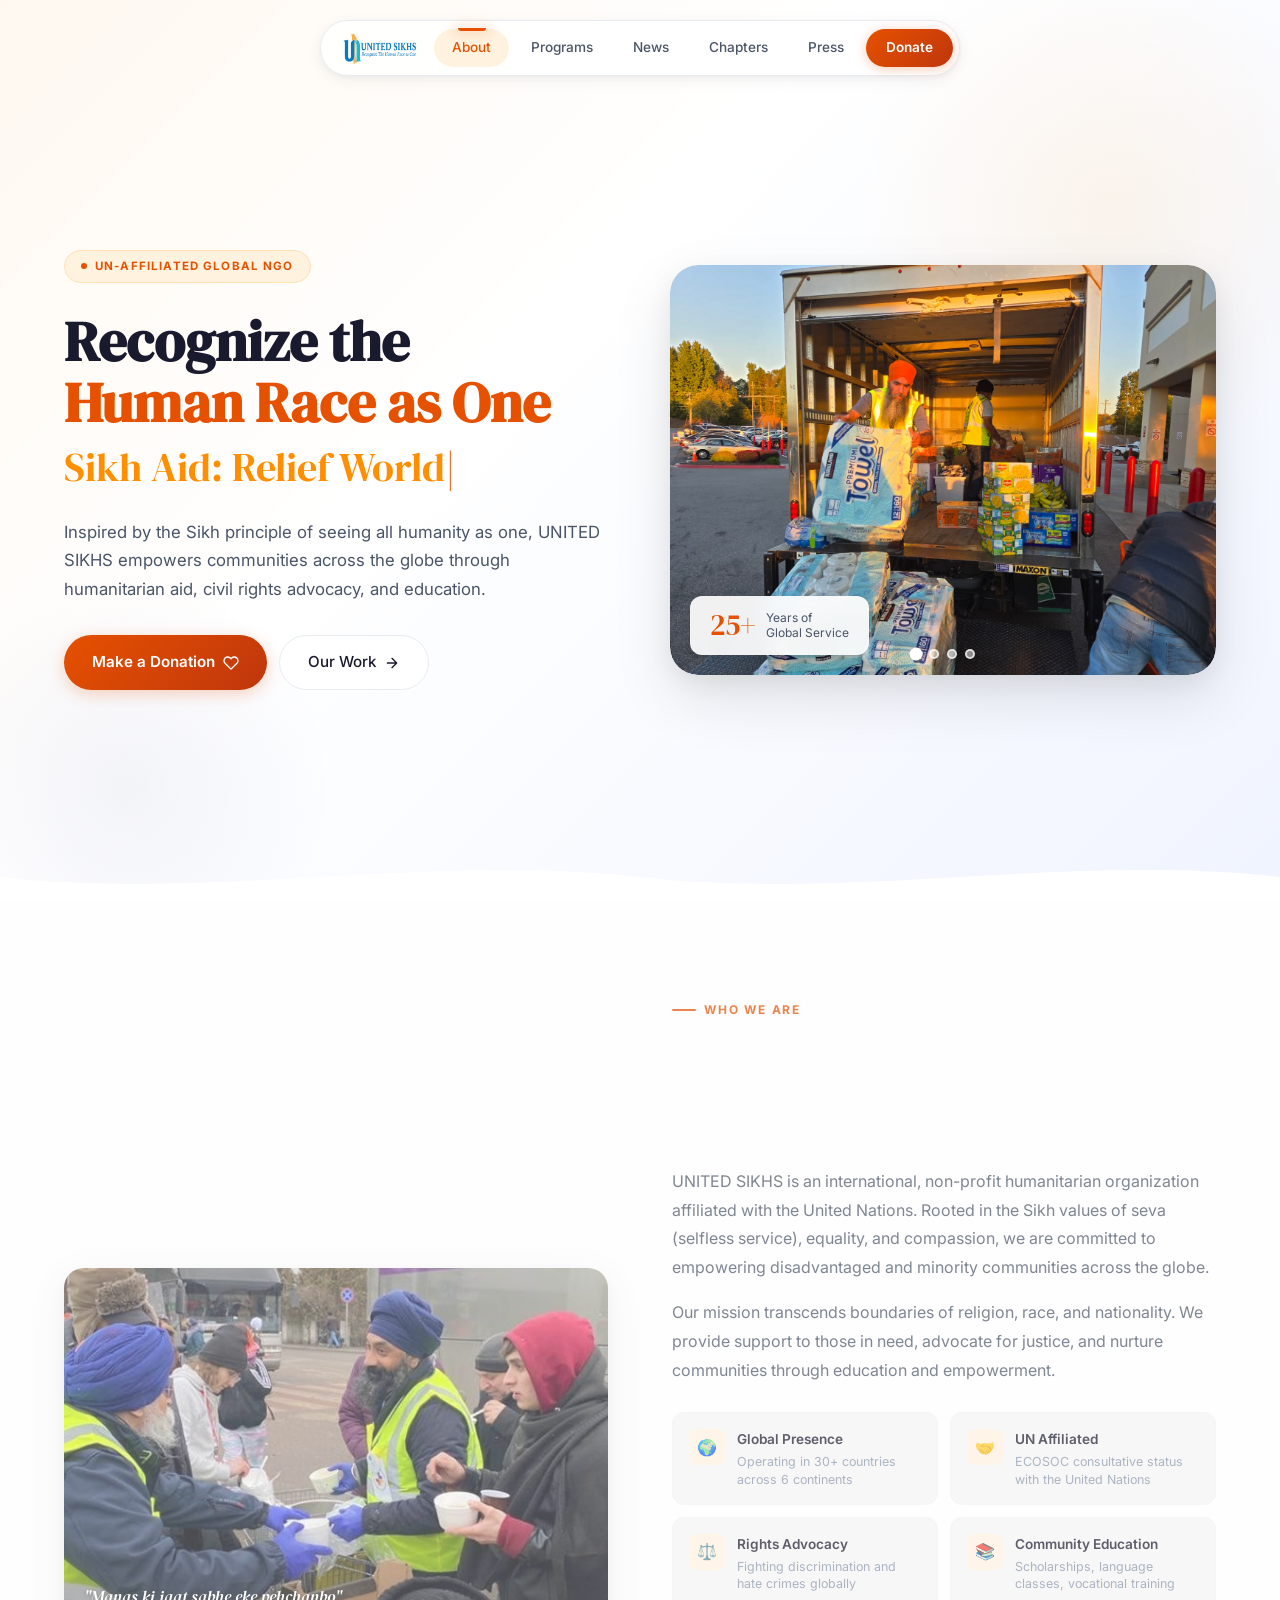
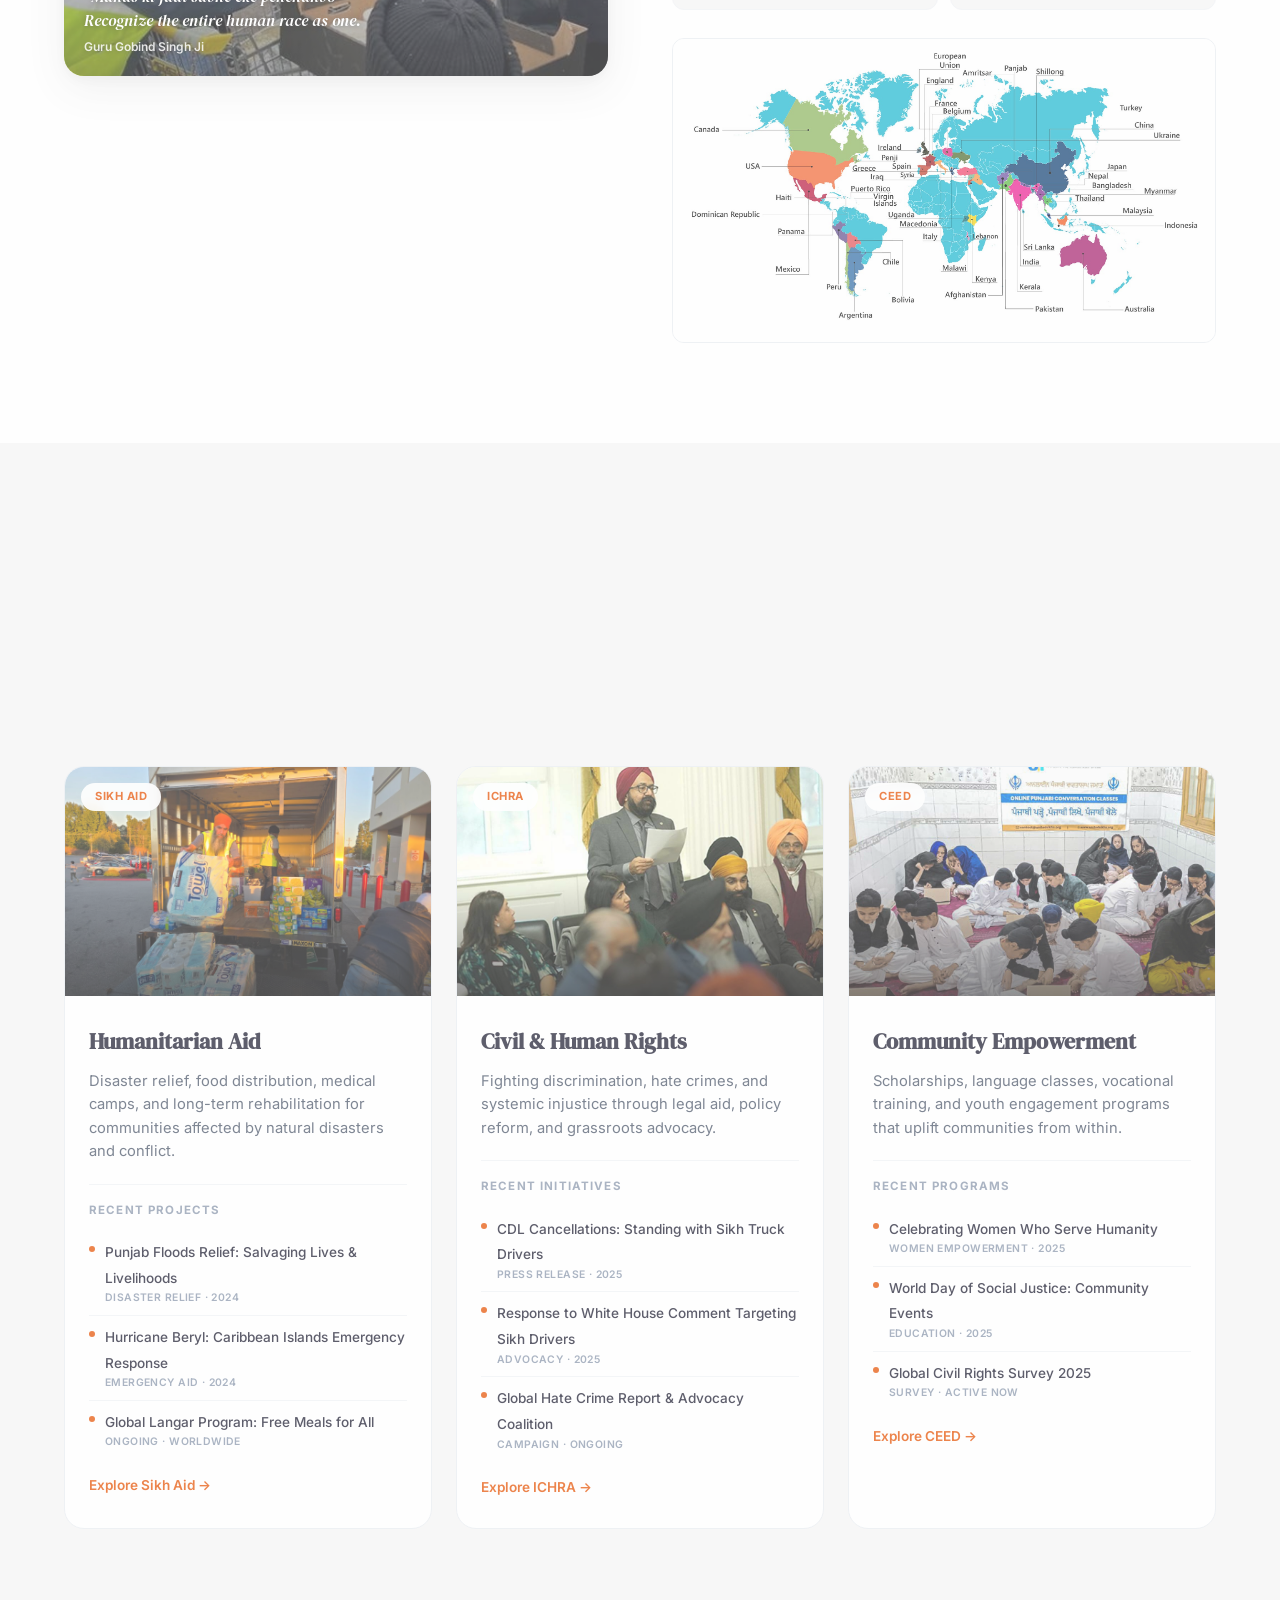
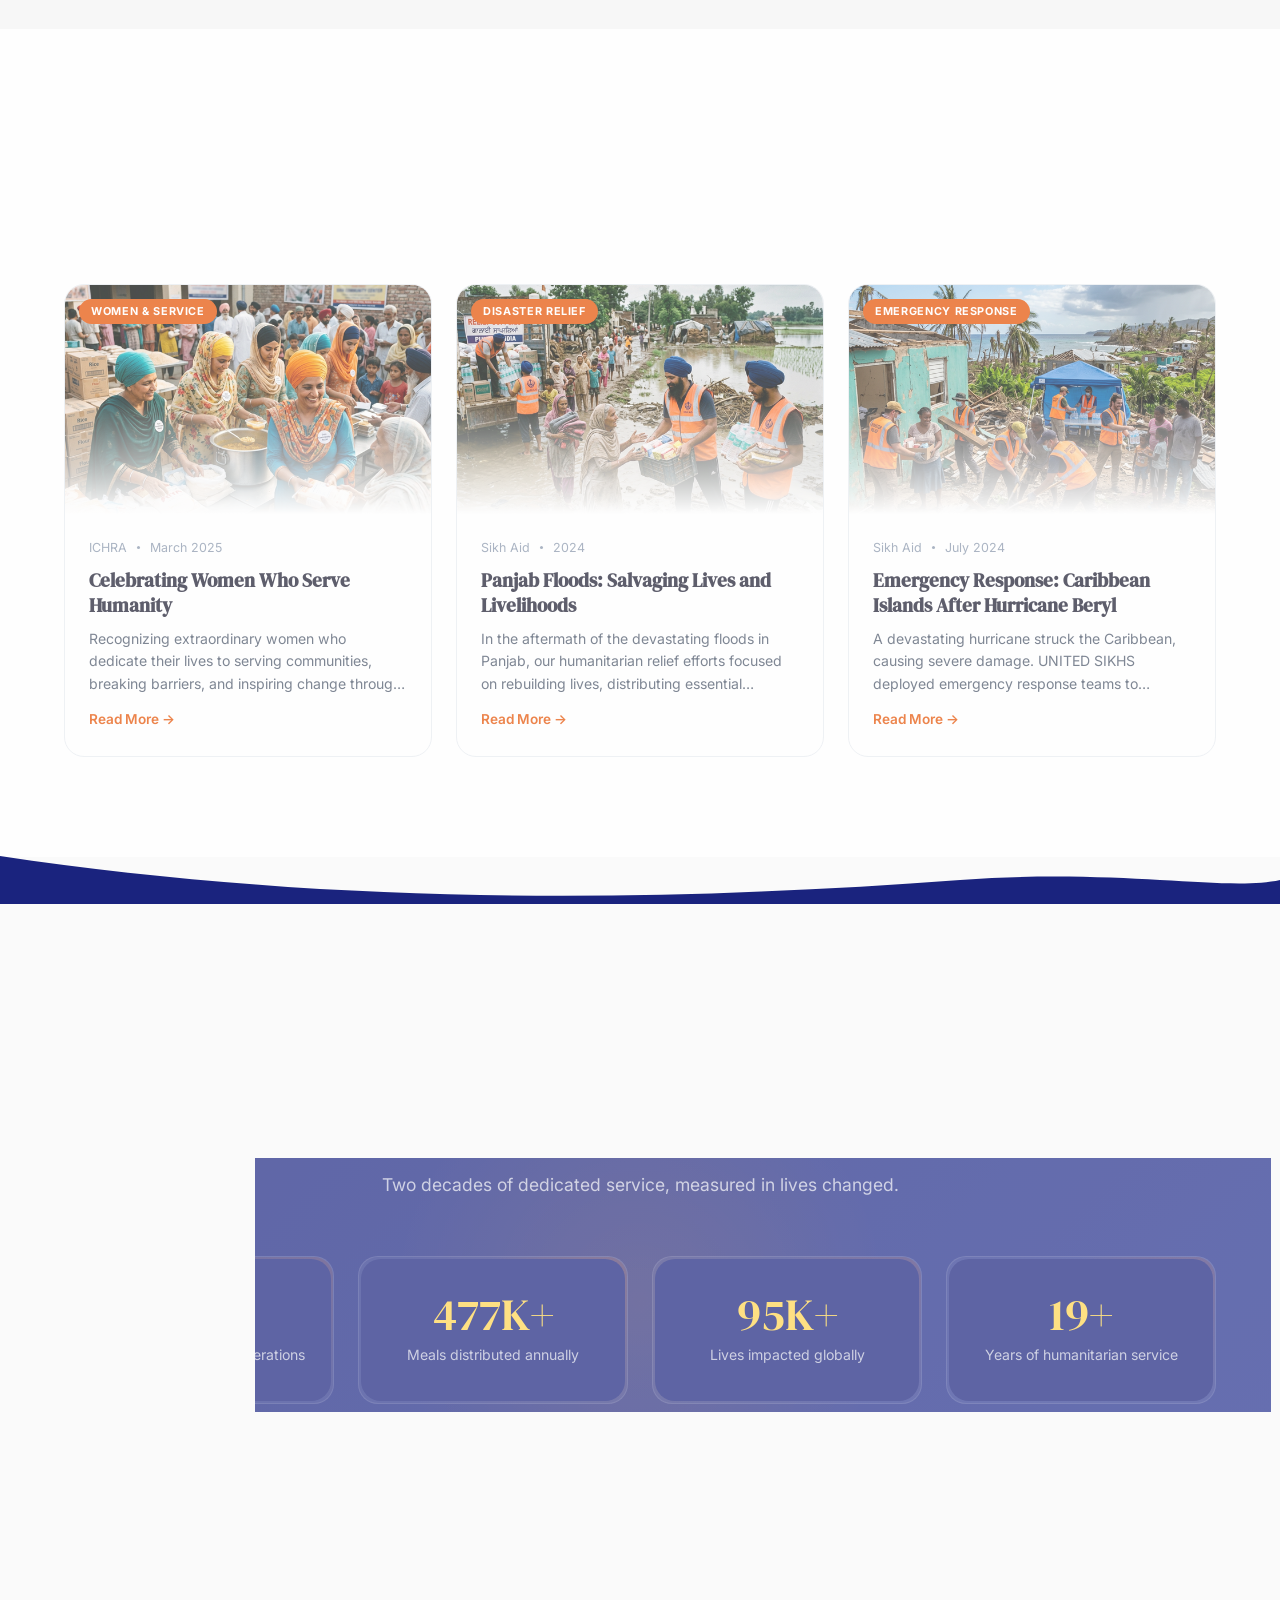
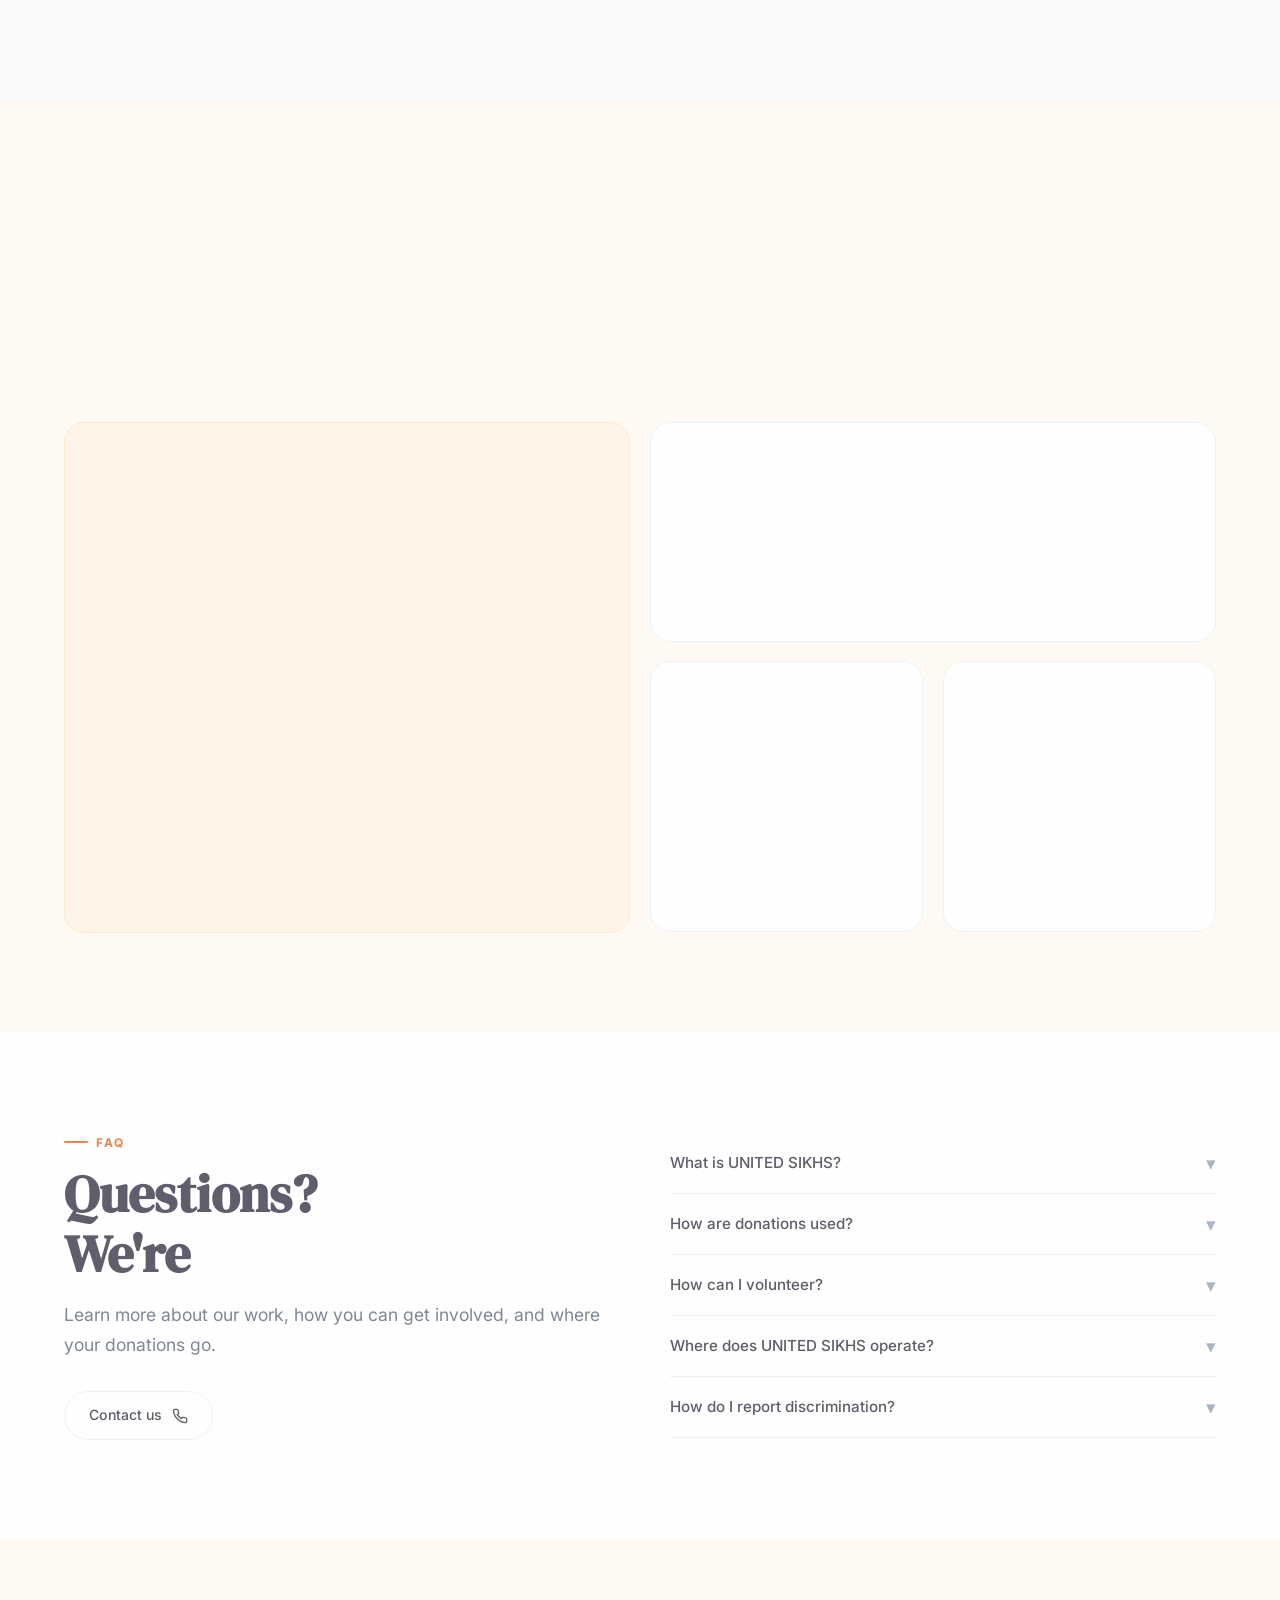
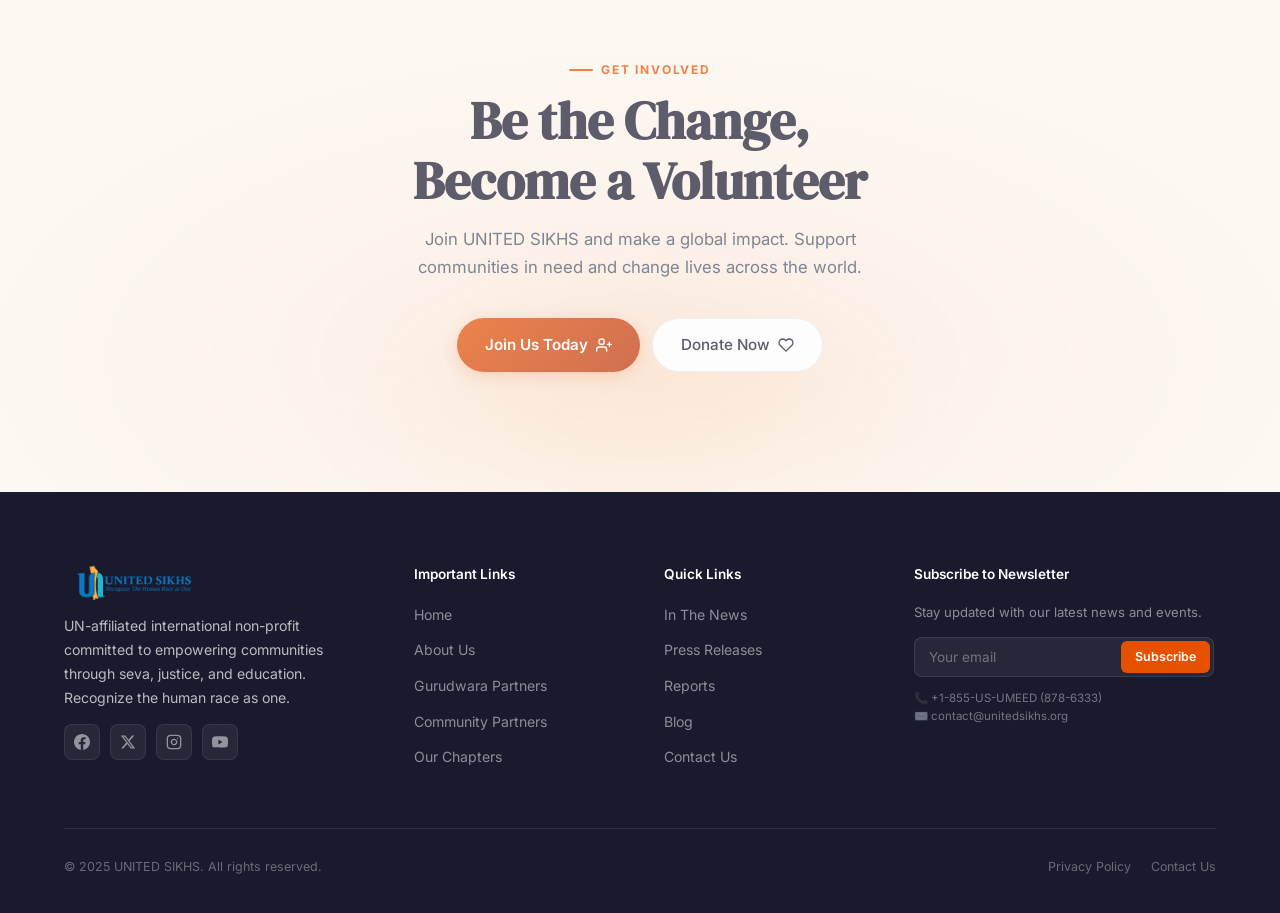
==== commit 703a76b3: "feat: integrated ICHRA landing page and updated community video layouts" ====
--- a/index.html
+++ b/index.html
@@ -15,6 +15,19 @@
   <link rel="stylesheet" href="styles.css" />
   <link rel="icon"
     href="data:image/svg+xml,<svg xmlns='http://www.w3.org/2000/svg' viewBox='0 0 100 100'><text y='.9em' font-size='90'>☬</text></svg>" />
+
+  <!-- SEO & OpenGraph Tags -->
+  <meta name="robots" content="index, follow" />
+  <meta name="author" content="UNITED SIKHS" />
+  <meta property="og:title" content="UNITED SIKHS | Recognize the Human Race as One" />
+  <meta property="og:description" content="UNITED SIKHS is a UN-affiliated international non-profit committed to empowering disadvantaged communities through humanitarian aid, civil rights advocacy, and community education." />
+  <meta property="og:image" content="https://united-sikhs-demo-h67xak4rz-rahul-lalia.vercel.app/images/logo-lockup.png" />
+  <meta property="og:url" content="https://united-sikhs-demo-h67xak4rz-rahul-lalia.vercel.app/" />
+  <meta property="og:type" content="website" />
+  <meta name="twitter:card" content="summary_large_image" />
+  <meta name="twitter:title" content="UNITED SIKHS | Recognize the Human Race as One" />
+  <meta name="twitter:description" content="UNITED SIKHS is a UN-affiliated international non-profit committed to empowering disadvantaged communities." />
+  <meta name="twitter:image" content="https://united-sikhs-demo-h67xak4rz-rahul-lalia.vercel.app/images/logo-lockup.png" />
 </head>
 
 <body>
--- a/styles.css
+++ b/styles.css
@@ -956,6 +956,7 @@
   line-height: 1.6;
   display: -webkit-box;
   -webkit-line-clamp: 3;
+  line-clamp: 3;
   -webkit-box-orient: vertical;
   overflow: hidden;
 }
@@ -1601,8 +1602,8 @@
     padding: 4px;
   }
 
-  .nav-logo span:not(.khanda) {
-    display: none;
+  .nav-logo-img {
+    height: 20px;
   }
 
   .nav-link {
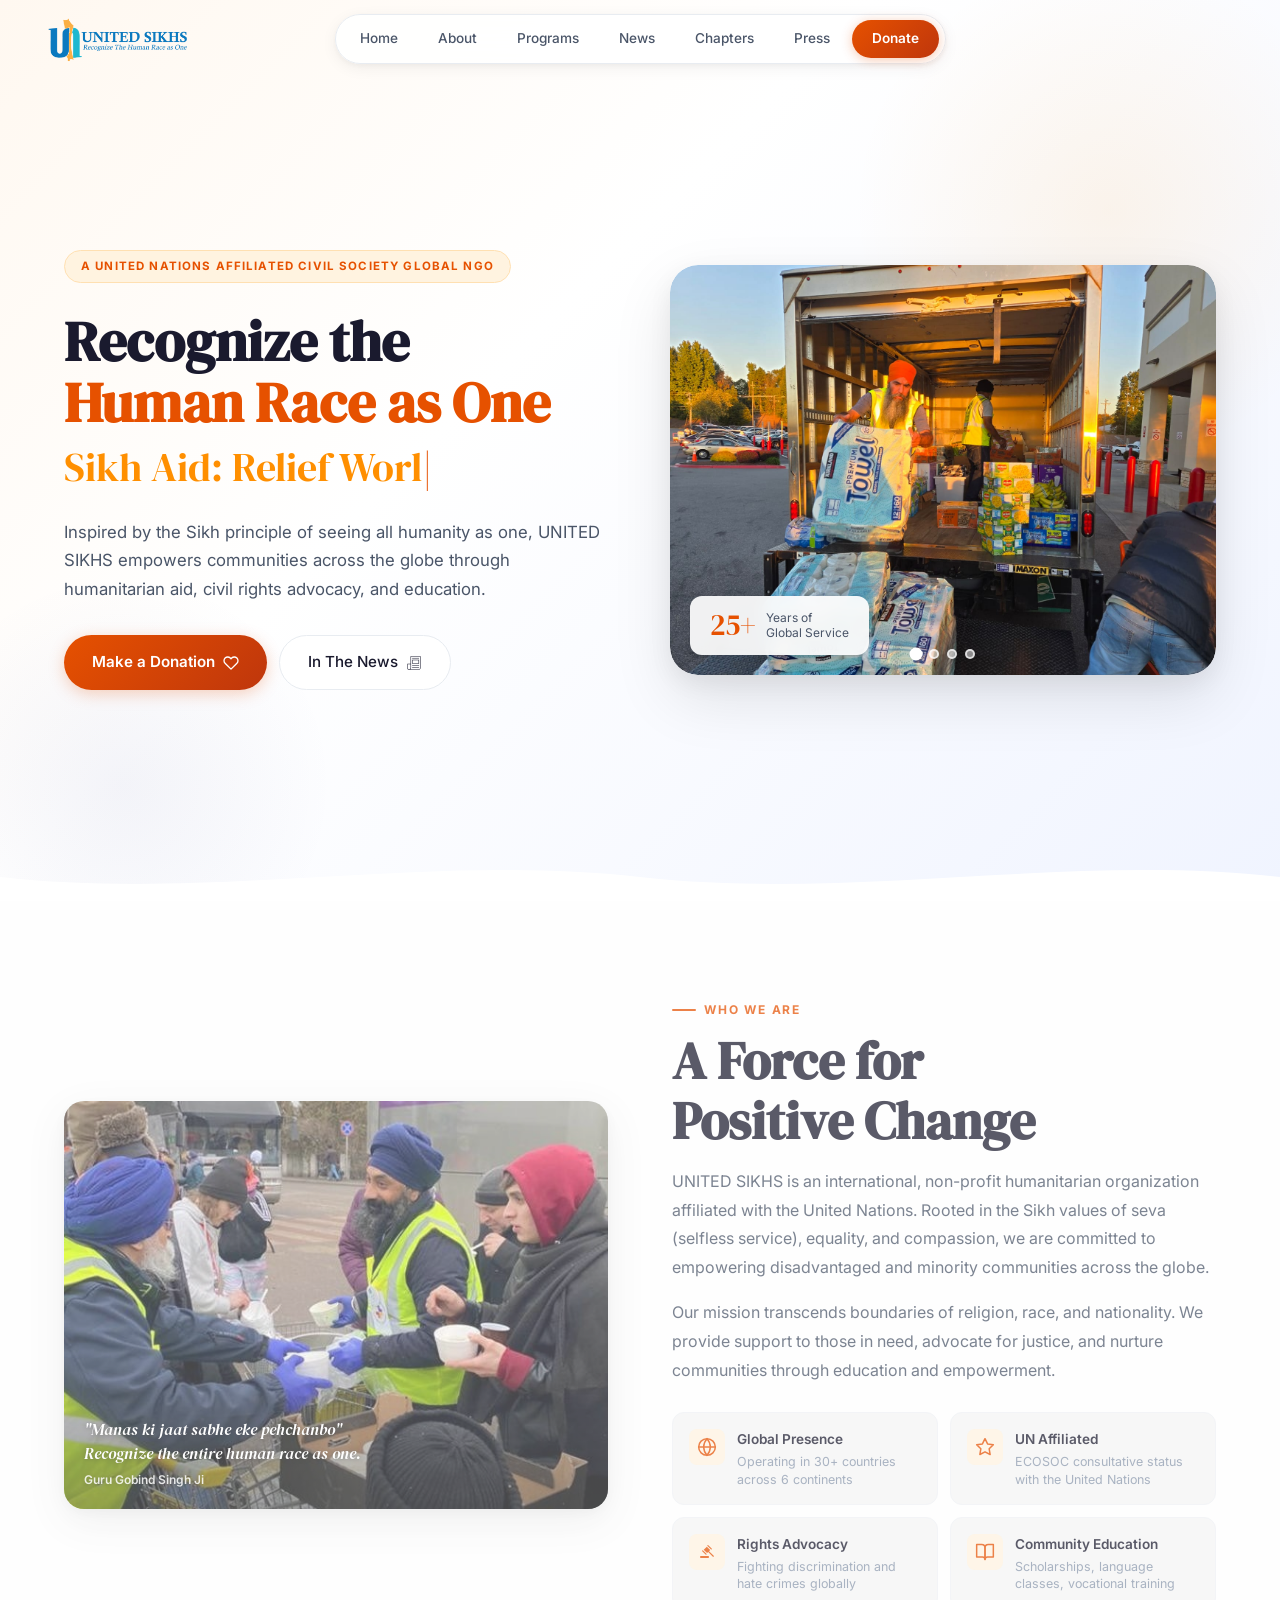
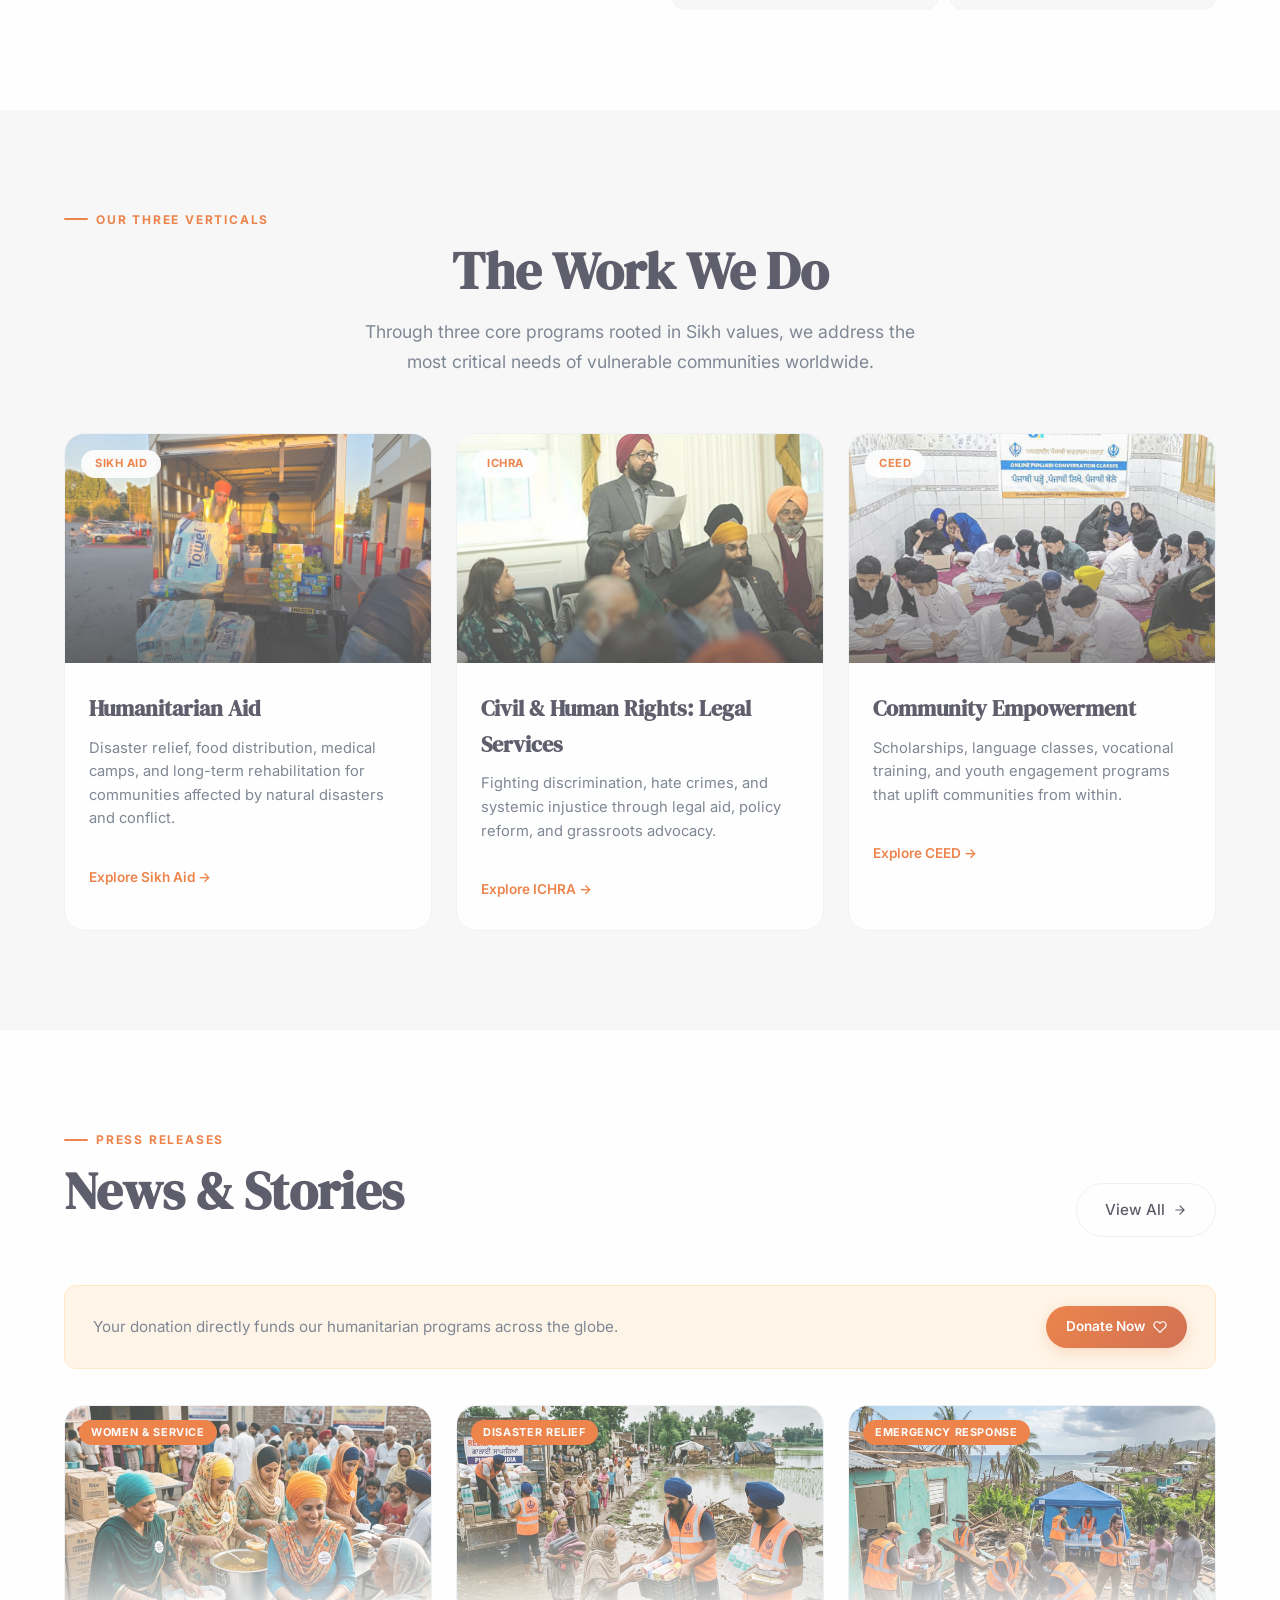
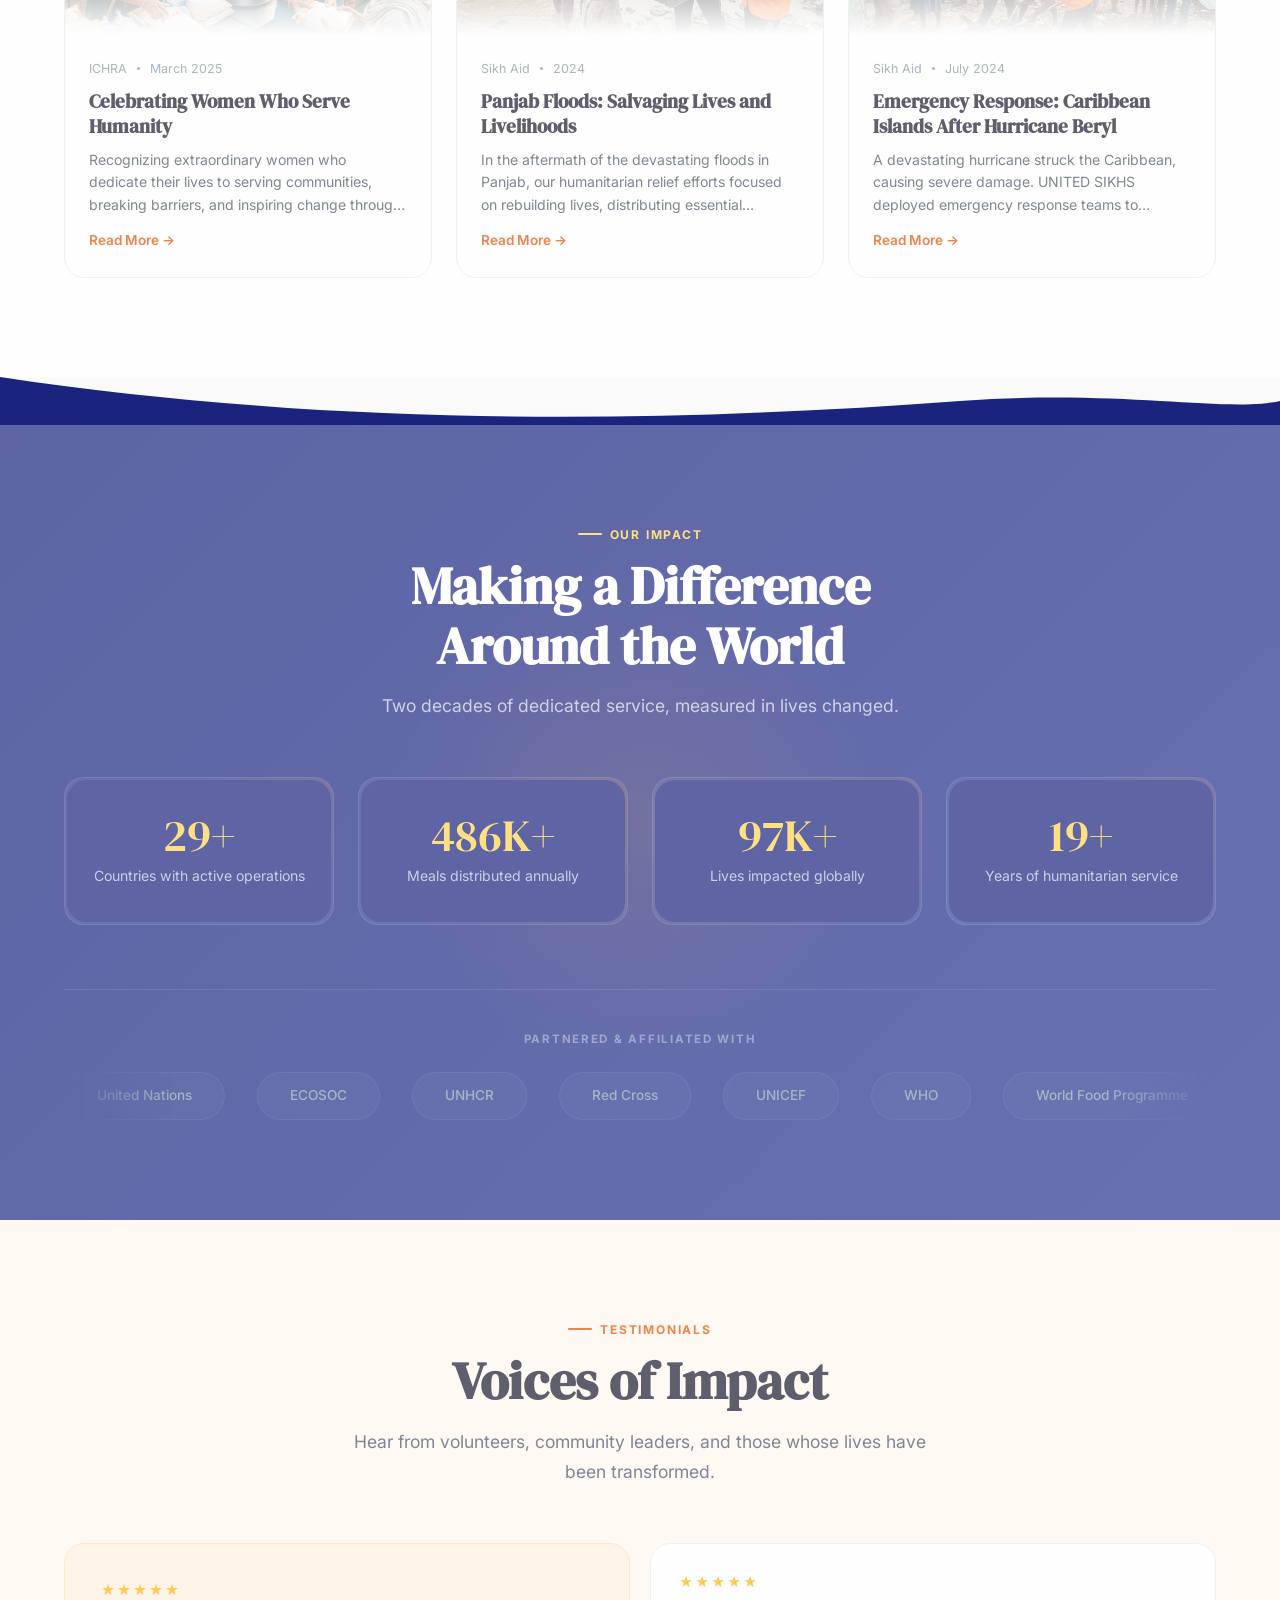
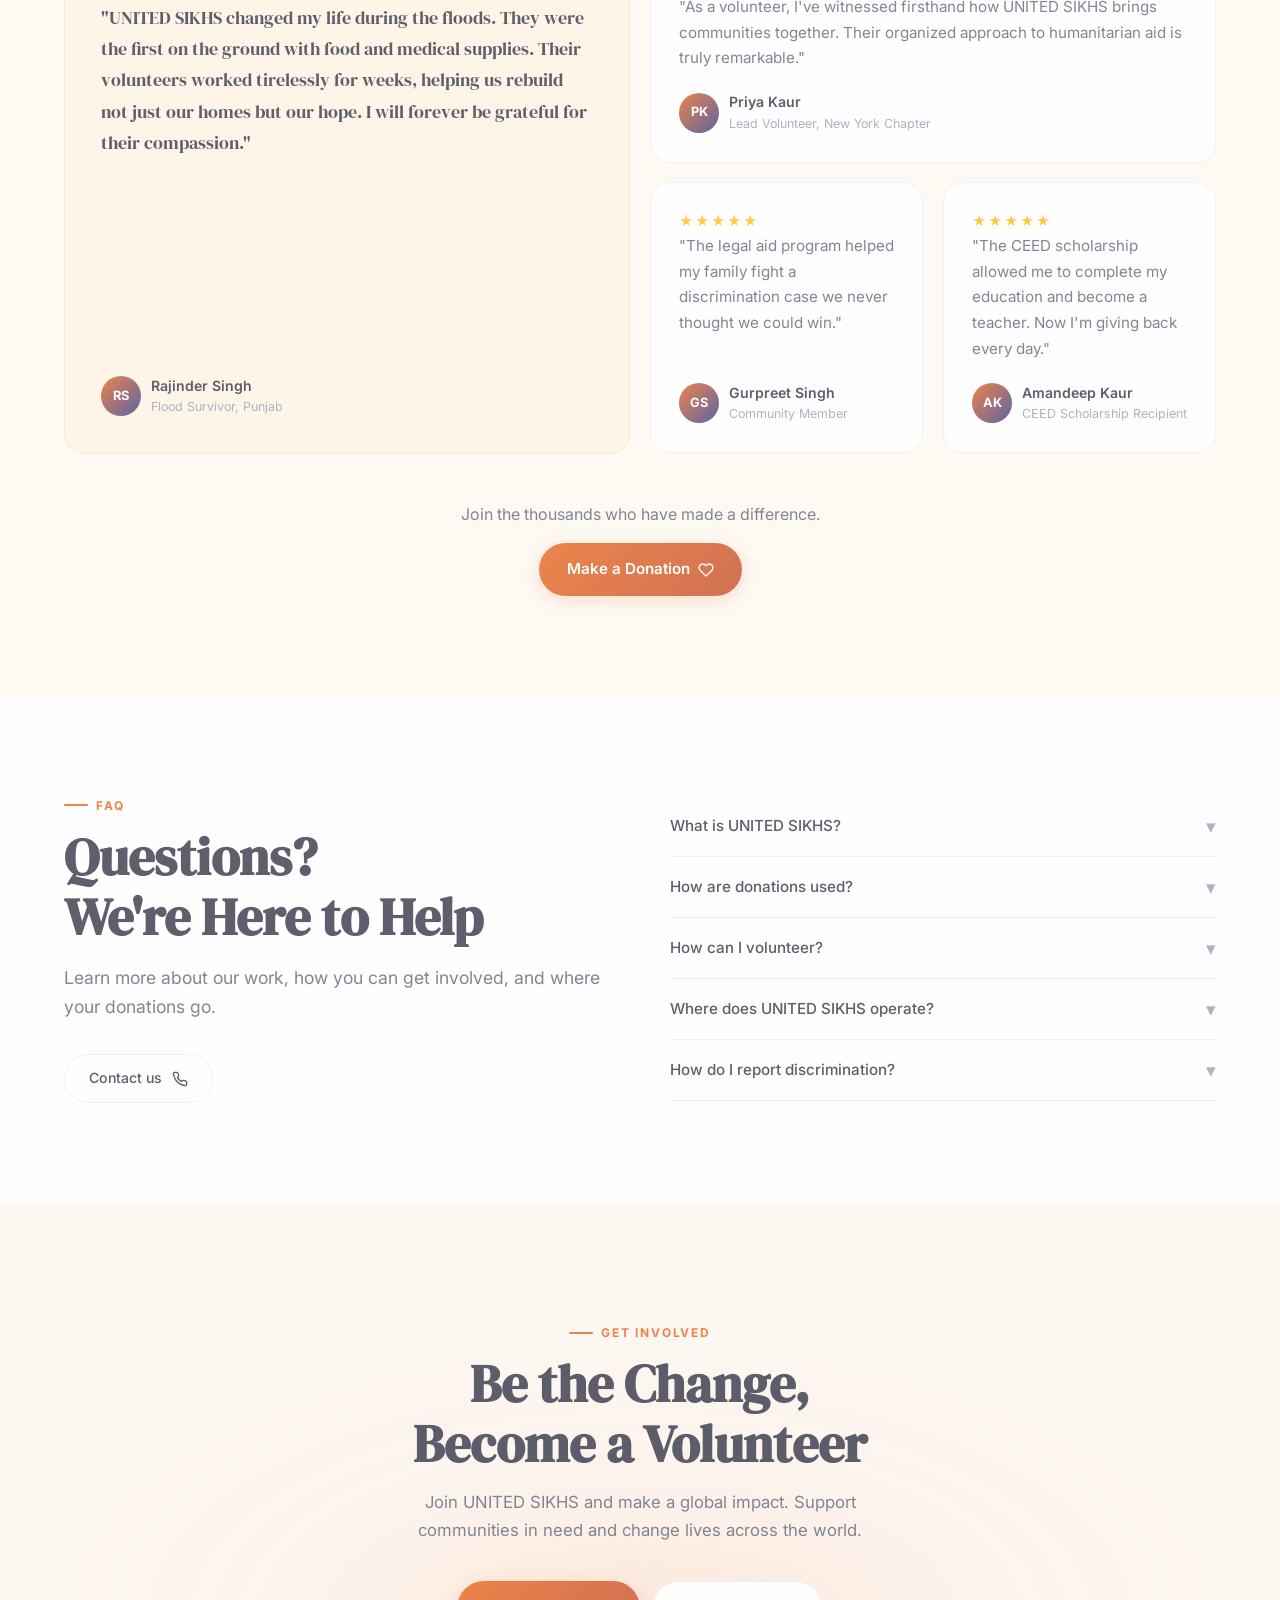
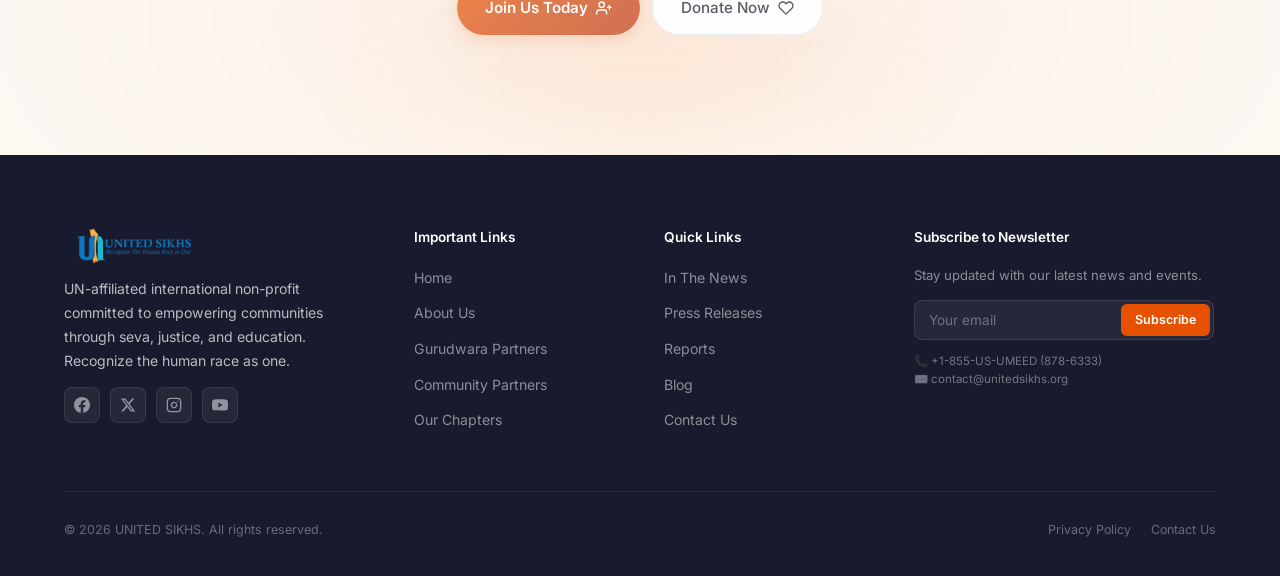
==== commit 4b9372cd: "feat: redesign nav, icons, and link structure Centered desktop nav pill with left-aligned logo, mobi" ====
--- a/index.html
+++ b/index.html
@@ -20,30 +20,41 @@
   <meta name="robots" content="index, follow" />
   <meta name="author" content="UNITED SIKHS" />
   <meta property="og:title" content="UNITED SIKHS | Recognize the Human Race as One" />
-  <meta property="og:description" content="UNITED SIKHS is a UN-affiliated international non-profit committed to empowering disadvantaged communities through humanitarian aid, civil rights advocacy, and community education." />
-  <meta property="og:image" content="https://united-sikhs-demo-h67xak4rz-rahul-lalia.vercel.app/images/logo-lockup.png" />
+  <meta property="og:description"
+    content="UNITED SIKHS is a UN-affiliated international non-profit committed to empowering disadvantaged communities through humanitarian aid, civil rights advocacy, and community education." />
+  <meta property="og:image"
+    content="https://united-sikhs-demo-h67xak4rz-rahul-lalia.vercel.app/images/logo-lockup.png" />
   <meta property="og:url" content="https://united-sikhs-demo-h67xak4rz-rahul-lalia.vercel.app/" />
   <meta property="og:type" content="website" />
   <meta name="twitter:card" content="summary_large_image" />
   <meta name="twitter:title" content="UNITED SIKHS | Recognize the Human Race as One" />
-  <meta name="twitter:description" content="UNITED SIKHS is a UN-affiliated international non-profit committed to empowering disadvantaged communities." />
-  <meta name="twitter:image" content="https://united-sikhs-demo-h67xak4rz-rahul-lalia.vercel.app/images/logo-lockup.png" />
+  <meta name="twitter:description"
+    content="UNITED SIKHS is a UN-affiliated international non-profit committed to empowering disadvantaged communities." />
+  <meta name="twitter:image"
+    content="https://united-sikhs-demo-h67xak4rz-rahul-lalia.vercel.app/images/logo-lockup.png" />
 </head>
 
 <body>
 
   <!-- ===== NAVBAR ===== -->
-  <nav class="navbar" id="navbar">
+  <header class="nav-header" id="navHeader">
+    <button class="nav-hamburger" id="navHamburger" aria-label="Toggle menu">
+      <span></span><span></span><span></span>
+    </button>
     <a href="index.html" class="nav-logo">
       <img src="images/logo-lockup.png" alt="UNITED SIKHS" class="nav-logo-img" />
     </a>
-    <a href="#about" class="nav-link active" data-section="about"><span class="link-text">About</span></a>
-    <a href="#programs" class="nav-link" data-section="programs"><span class="link-text">Programs</span></a>
-    <a href="#articles" class="nav-link" data-section="articles"><span class="link-text">News</span></a>
-    <a href="locations.html" class="nav-link"><span class="link-text">Chapters</span></a>
-    <a href="press.html" class="nav-link"><span class="link-text">Press</span></a>
-    <a href="donate.html" class="nav-donate">Donate</a>
-  </nav>
+    <a href="donate.html" class="nav-donate-mobile">Donate</a>
+    <nav class="navbar" id="navbar">
+      <a href="index.html" class="nav-link"><span class="link-text">Home</span></a>
+      <a href="#about" class="nav-link" data-section="about"><span class="link-text">About</span></a>
+      <a href="#programs" class="nav-link" data-section="programs"><span class="link-text">Programs</span></a>
+      <a href="#articles" class="nav-link" data-section="articles"><span class="link-text">News</span></a>
+      <a href="locations.html" class="nav-link"><span class="link-text">Chapters</span></a>
+      <a href="press.html" class="nav-link"><span class="link-text">Press</span></a>
+      <a href="donate.html" class="nav-donate">Donate</a>
+    </nav>
+  </header>
 
   <!-- ===== HERO ===== -->
   <section class="hero" id="hero">
@@ -53,8 +64,7 @@
     <div class="hero-inner">
       <div class="hero-text">
         <div class="hero-badge">
-          <span class="dot"></span>
-          UN-Affiliated Global NGO
+          A United Nations Affiliated Civil Society Global NGO
         </div>
 
         <h1>Recognize the<br /><span class="highlight">Human Race as One</span></h1>
@@ -77,11 +87,12 @@
                 d="M20.84 4.61a5.5 5.5 0 0 0-7.78 0L12 5.67l-1.06-1.06a5.5 5.5 0 0 0-7.78 7.78l1.06 1.06L12 21.23l7.78-7.78 1.06-1.06a5.5 5.5 0 0 0 0-7.78z" />
             </svg>
           </a>
-          <a href="#programs" class="btn-secondary">
-            Our Work
-            <svg width="16" height="16" viewBox="0 0 24 24" fill="none" stroke="currentColor" stroke-width="2"
-              stroke-linecap="round" stroke-linejoin="round">
-              <path d="M5 12h14M12 5l7 7-7 7" />
+          <a href="#articles" class="btn-secondary">
+            In The News
+            <svg width="16" height="16" viewBox="0 0 32 32" fill="currentColor">
+              <path d="M9.069 2.672v14.928h-6.397c0 0 0 6.589 0 8.718s1.983 3.010 3.452 3.010c1.469 0 16.26 0 20.006 0 1.616 0 3.199-1.572 3.199-3.199 0-1.175 0-23.457 0-23.457h-20.259zM6.124 28.262c-0.664 0-2.385-0.349-2.385-1.944v-7.652h5.331v7.192c0 0.714-0.933 2.404-2.404 2.404h-0.542zM28.262 26.129c0 1.036-1.096 2.133-2.133 2.133h-17.113c0.718-0.748 1.119-1.731 1.119-2.404v-22.12h18.126v22.391z"/>
+              <path d="M12.268 5.871h13.861v1.066h-13.861z"/><path d="M12.268 20.265h13.861v1.066h-13.861z"/><path d="M12.268 23.997h13.861v1.066h-13.861z"/>
+              <path d="M26.129 9.602h-13.861v7.997h13.861v-7.997zM25.063 16.533h-11.729v-5.864h11.729v5.864z"/>
             </svg>
           </a>
         </div>
@@ -144,28 +155,44 @@
 
           <div class="about-highlights reveal-scale stagger-3">
             <div class="about-highlight-item">
-              <div class="icon">🌍</div>
+              <div class="icon">
+                <svg width="20" height="20" viewBox="0 0 24 24" fill="none" stroke="var(--saffron)" stroke-width="1.8" stroke-linecap="round" stroke-linejoin="round">
+                  <circle cx="12" cy="12" r="10"/><path d="M2 12h20"/><path d="M12 2a15.3 15.3 0 0 1 4 10 15.3 15.3 0 0 1-4 10 15.3 15.3 0 0 1-4-10 15.3 15.3 0 0 1 4-10z"/>
+                </svg>
+              </div>
               <div>
                 <h4>Global Presence</h4>
                 <p>Operating in 30+ countries across 6 continents</p>
               </div>
             </div>
             <div class="about-highlight-item">
-              <div class="icon">🤝</div>
+              <div class="icon">
+                <svg width="20" height="20" viewBox="0 0 24 24" fill="none" stroke="var(--saffron)" stroke-width="1.8" stroke-linecap="round" stroke-linejoin="round">
+                  <polygon points="12 2 15.09 8.26 22 9.27 17 14.14 18.18 21.02 12 17.77 5.82 21.02 7 14.14 2 9.27 8.91 8.26 12 2"/>
+                </svg>
+              </div>
               <div>
                 <h4>UN Affiliated</h4>
                 <p>ECOSOC consultative status with the United Nations</p>
               </div>
             </div>
             <div class="about-highlight-item">
-              <div class="icon">⚖️</div>
+              <div class="icon">
+                <svg width="20" height="20" viewBox="-2 0 19 19" fill="var(--saffron)">
+                  <path d="M9.316 14.722a.477.477 0 0 1-.475.475H1.433a.477.477 0 0 1-.475-.475v-.863a.477.477 0 0 1 .475-.475h7.408a.476.476 0 0 1 .475.475zm-2.767-2.587a.552.552 0 0 1-.392-.163L2.96 8.776a.554.554 0 0 1 .784-.784L6.94 11.19a.554.554 0 0 1-.392.946zm7.33.992L9.435 8.682l1.085-1.084-3.173-3.173-2.97 2.97 3.173 3.172 1.102-1.101 4.445 4.445a.554.554 0 1 0 .784-.784zm-2.33-5.993a.552.552 0 0 1-.391-.162L7.96 3.775a.554.554 0 1 1 .784-.784l3.196 3.197a.554.554 0 0 1-.391.946z"/>
+                </svg>
+              </div>
               <div>
                 <h4>Rights Advocacy</h4>
                 <p>Fighting discrimination and hate crimes globally</p>
               </div>
             </div>
             <div class="about-highlight-item">
-              <div class="icon">📚</div>
+              <div class="icon">
+                <svg width="20" height="20" viewBox="0 0 24 24" fill="none" stroke="var(--saffron)" stroke-width="1.8" stroke-linecap="round" stroke-linejoin="round">
+                  <path d="M2 3h6a4 4 0 0 1 4 4v14a3 3 0 0 0-3-3H2z"/><path d="M22 3h-6a4 4 0 0 0-4 4v14a3 3 0 0 1 3-3h7z"/>
+                </svg>
+              </div>
               <div>
                 <h4>Community Education</h4>
                 <p>Scholarships, language classes, vocational training</p>
@@ -173,16 +200,10 @@
             </div>
           </div>
 
-          <!-- Global Presence Map -->
-          <div class="about-map reveal reveal-delay-4" style="margin-top:28px;">
-            <img src="images/global-map.jpg" alt="UNITED SIKHS global presence map"
-              style="width:100%;border-radius:var(--radius-md);border:1px solid var(--border);" />
-          </div>
         </div>
       </div>
     </div>
   </section>
-
   <!-- ===== THREE VERTICALS ===== -->
   <section class="section programs" id="programs">
     <div class="container">
@@ -207,33 +228,7 @@
             <h3>Humanitarian Aid</h3>
             <p>Disaster relief, food distribution, medical camps, and long-term rehabilitation for communities affected
               by natural disasters and conflict.</p>
-            <div class="vertical-initiatives">
-              <h4>Recent Projects</h4>
-              <div class="initiative-item">
-                <span class="initiative-dot"></span>
-                <div>
-                  <a href="https://unitedsikhs.org/" target="_blank">Punjab Floods Relief: Salvaging Lives &
-                    Livelihoods</a>
-                  <div class="tag">Disaster Relief · 2024</div>
-                </div>
-              </div>
-              <div class="initiative-item">
-                <span class="initiative-dot"></span>
-                <div>
-                  <a href="https://unitedsikhs.org/" target="_blank">Hurricane Beryl: Caribbean Islands Emergency
-                    Response</a>
-                  <div class="tag">Emergency Aid · 2024</div>
-                </div>
-              </div>
-              <div class="initiative-item">
-                <span class="initiative-dot"></span>
-                <div>
-                  <a href="https://unitedsikhs.org/" target="_blank">Global Langar Program: Free Meals for All</a>
-                  <div class="tag">Ongoing · Worldwide</div>
-                </div>
-              </div>
-            </div>
-            <a href="https://sikhaid.unitedsikhs.org/" class="vertical-cta" target="_blank">
+            <a href="coming-soon.html" class="vertical-cta">
               Explore Sikh Aid →
             </a>
           </div>
@@ -247,36 +242,10 @@
             <span class="vertical-label">ICHRA</span>
           </div>
           <div class="vertical-body">
-            <h3>Civil & Human Rights</h3>
+            <h3>Civil & Human Rights: Legal Services</h3>
             <p>Fighting discrimination, hate crimes, and systemic injustice through legal aid, policy reform, and
               grassroots advocacy.</p>
-            <div class="vertical-initiatives">
-              <h4>Recent Initiatives</h4>
-              <div class="initiative-item">
-                <span class="initiative-dot"></span>
-                <div>
-                  <a href="https://unitedsikhs.org/cdl-cancellations-are-leaving-hardworking-drivers-without-income/"
-                    target="_blank">CDL Cancellations: Standing with Sikh Truck Drivers</a>
-                  <div class="tag">Press Release · 2025</div>
-                </div>
-              </div>
-              <div class="initiative-item">
-                <span class="initiative-dot"></span>
-                <div>
-                  <a href="https://unitedsikhs.org/united-sikhs-responds-to-white-house-comment-unfairly-targeting-sikh-drivers/"
-                    target="_blank">Response to White House Comment Targeting Sikh Drivers</a>
-                  <div class="tag">Advocacy · 2025</div>
-                </div>
-              </div>
-              <div class="initiative-item">
-                <span class="initiative-dot"></span>
-                <div>
-                  <a href="https://unitedsikhs.org/" target="_blank">Global Hate Crime Report & Advocacy Coalition</a>
-                  <div class="tag">Campaign · Ongoing</div>
-                </div>
-              </div>
-            </div>
-            <a href="https://unitedsikhs.org/category/ichra/" class="vertical-cta" target="_blank">
+            <a href="coming-soon.html" class="vertical-cta">
               Explore ICHRA →
             </a>
           </div>
@@ -293,33 +262,7 @@
             <h3>Community Empowerment</h3>
             <p>Scholarships, language classes, vocational training, and youth engagement programs that uplift
               communities from within.</p>
-            <div class="vertical-initiatives">
-              <h4>Recent Programs</h4>
-              <div class="initiative-item">
-                <span class="initiative-dot"></span>
-                <div>
-                  <a href="https://unitedsikhs.org/celebrating-women-who-serve-humanity/" target="_blank">Celebrating
-                    Women Who Serve Humanity</a>
-                  <div class="tag">Women Empowerment · 2025</div>
-                </div>
-              </div>
-              <div class="initiative-item">
-                <span class="initiative-dot"></span>
-                <div>
-                  <a href="https://unitedsikhs.org/commemorating-the-world-day-of-social-justice/" target="_blank">World
-                    Day of Social Justice: Community Events</a>
-                  <div class="tag">Education · 2025</div>
-                </div>
-              </div>
-              <div class="initiative-item">
-                <span class="initiative-dot"></span>
-                <div>
-                  <a href="https://unitedsikhs.org/" target="_blank">Global Civil Rights Survey 2025</a>
-                  <div class="tag">Survey · Active Now</div>
-                </div>
-              </div>
-            </div>
-            <a href="https://unitedsikhs.org/category/ceed/" class="vertical-cta" target="_blank">
+            <a href="coming-soon.html" class="vertical-cta">
               Explore CEED →
             </a>
           </div>
@@ -333,10 +276,10 @@
     <div class="container">
       <div class="articles-header">
         <div>
-          <span class="section-label reveal">Blogs & Press</span>
-          <h2 class="section-title reveal reveal-delay-1">Stories That Matter</h2>
-        </div>
-        <a href="https://unitedsikhs.org/blogs/" class="btn-secondary reveal reveal-delay-2" target="_blank">
+          <span class="section-label reveal">Press Releases</span>
+          <h2 class="section-title reveal reveal-delay-1">News & Stories</h2>
+        </div>
+        <a href="coming-soon.html" class="btn-secondary reveal reveal-delay-2">
           View All
           <svg width="14" height="14" viewBox="0 0 24 24" fill="none" stroke="currentColor" stroke-width="2"
             stroke-linecap="round" stroke-linejoin="round">
@@ -345,6 +288,16 @@
         </a>
       </div>
 
+      <div class="articles-donate-banner reveal" style="margin-bottom:36px;">
+        <p>Your donation directly funds our humanitarian programs across the globe.</p>
+        <a href="donate.html" class="btn-primary btn-sm">
+          Donate Now
+          <svg width="14" height="14" viewBox="0 0 24 24" fill="none" stroke="currentColor" stroke-width="2" stroke-linecap="round" stroke-linejoin="round">
+            <path d="M20.84 4.61a5.5 5.5 0 0 0-7.78 0L12 5.67l-1.06-1.06a5.5 5.5 0 0 0-7.78 7.78l1.06 1.06L12 21.23l7.78-7.78 1.06-1.06a5.5 5.5 0 0 0 0-7.78z"/>
+          </svg>
+        </a>
+      </div>
+
       <div class="articles-grid">
         <div class="article-card reveal">
           <div class="article-image">
@@ -359,8 +312,7 @@
             <h3>Celebrating Women Who Serve Humanity</h3>
             <p>Recognizing extraordinary women who dedicate their lives to serving communities, breaking barriers, and
               inspiring change through selfless acts of compassion.</p>
-            <a href="https://unitedsikhs.org/celebrating-women-who-serve-humanity/" class="article-read-more"
-              target="_blank">Read More →</a>
+            <a href="coming-soon.html" class="article-read-more">Read More →</a>
           </div>
         </div>
 
@@ -377,7 +329,7 @@
             <h3>Panjab Floods: Salvaging Lives and Livelihoods</h3>
             <p>In the aftermath of the devastating floods in Panjab, our humanitarian relief efforts focused on
               rebuilding lives, distributing essential supplies, and restoring hope.</p>
-            <a href="https://unitedsikhs.org/" class="article-read-more" target="_blank">Read More →</a>
+            <a href="coming-soon.html" class="article-read-more">Read More →</a>
           </div>
         </div>
 
@@ -394,7 +346,7 @@
             <h3>Emergency Response: Caribbean Islands After Hurricane Beryl</h3>
             <p>A devastating hurricane struck the Caribbean, causing severe damage. UNITED SIKHS deployed emergency
               response teams to provide immediate aid to affected families.</p>
-            <a href="https://unitedsikhs.org/" class="article-read-more" target="_blank">Read More →</a>
+            <a href="coming-soon.html" class="article-read-more">Read More →</a>
           </div>
         </div>
       </div>
@@ -545,6 +497,16 @@
           </div>
         </div>
       </div>
+
+      <div class="testimonials-cta reveal" style="text-align:center;margin-top:48px;">
+        <p style="color:var(--text-secondary);font-size:1rem;margin-bottom:16px;">Join the thousands who have made a difference.</p>
+        <a href="donate.html" class="btn-primary">
+          Make a Donation
+          <svg width="16" height="16" viewBox="0 0 24 24" fill="none" stroke="currentColor" stroke-width="2" stroke-linecap="round" stroke-linejoin="round">
+            <path d="M20.84 4.61a5.5 5.5 0 0 0-7.78 0L12 5.67l-1.06-1.06a5.5 5.5 0 0 0-7.78 7.78l1.06 1.06L12 21.23l7.78-7.78 1.06-1.06a5.5 5.5 0 0 0 0-7.78z"/>
+          </svg>
+        </a>
+      </div>
     </div>
   </section>
 
@@ -558,7 +520,7 @@
           <p class="section-subtitle reveal reveal-delay-2" style="margin-bottom:24px;">
             Learn more about our work, how you can get involved, and where your donations go.
           </p>
-          <a href="https://unitedsikhs.org/contact-us/" class="faq-contact-btn reveal reveal-delay-3" target="_blank">
+          <a href="coming-soon.html" class="faq-contact-btn reveal reveal-delay-3">
             Contact us
             <svg width="16" height="16" viewBox="0 0 24 24" fill="none" stroke="currentColor" stroke-width="2"
               stroke-linecap="round" stroke-linejoin="round">
@@ -695,21 +657,21 @@
         <div>
           <h4>Important Links</h4>
           <ul class="footer-links">
-            <li><a href="https://unitedsikhs.org" target="_blank">Home</a></li>
-            <li><a href="https://unitedsikhs.org/about" target="_blank">About Us</a></li>
-            <li><a href="https://unitedsikhs.org/gurudwara-partners" target="_blank">Gurudwara Partners</a></li>
-            <li><a href="https://unitedsikhs.org/community-partners" target="_blank">Community Partners</a></li>
-            <li><a href="https://unitedsikhs.org/locations" target="_blank">Our Chapters</a></li>
+            <li><a href="coming-soon.html">Home</a></li>
+            <li><a href="coming-soon.html">About Us</a></li>
+            <li><a href="coming-soon.html">Gurudwara Partners</a></li>
+            <li><a href="coming-soon.html">Community Partners</a></li>
+            <li><a href="coming-soon.html">Our Chapters</a></li>
           </ul>
         </div>
         <div>
           <h4>Quick Links</h4>
           <ul class="footer-links">
-            <li><a href="https://unitedsikhs.org/in-the-news" target="_blank">In The News</a></li>
-            <li><a href="https://unitedsikhs.org/category/press-release" target="_blank">Press Releases</a></li>
-            <li><a href="https://unitedsikhs.org/reports" target="_blank">Reports</a></li>
-            <li><a href="https://unitedsikhs.org/blogs" target="_blank">Blog</a></li>
-            <li><a href="https://unitedsikhs.org/contact-us" target="_blank">Contact Us</a></li>
+            <li><a href="coming-soon.html">In The News</a></li>
+            <li><a href="coming-soon.html">Press Releases</a></li>
+            <li><a href="coming-soon.html">Reports</a></li>
+            <li><a href="coming-soon.html">Blog</a></li>
+            <li><a href="coming-soon.html">Contact Us</a></li>
           </ul>
         </div>
         <div>
@@ -727,10 +689,10 @@
         </div>
       </div>
       <div class="footer-bottom">
-        <span>© 2025 UNITED SIKHS. All rights reserved.</span>
+        <span>© 2026 UNITED SIKHS. All rights reserved.</span>
         <div class="footer-bottom-links">
-          <a href="https://unitedsikhs.org/privacy-policy/" target="_blank">Privacy Policy</a>
-          <a href="https://unitedsikhs.org/contact-us/" target="_blank">Contact Us</a>
+          <a href="coming-soon.html">Privacy Policy</a>
+          <a href="coming-soon.html">Contact Us</a>
         </div>
       </div>
     </div>
--- a/styles.css
+++ b/styles.css
@@ -154,13 +154,91 @@
   line-height: 1.7;
 }
 
-/* ===== NAVBAR ===== */
+/* ===== NAV HEADER (logo + pill nav) ===== */
+.nav-header {
+  position: fixed;
+  top: 0;
+  left: 0;
+  right: 0;
+  z-index: 200;
+  display: flex;
+  align-items: center;
+  justify-content: center;
+  padding: 14px 32px;
+  transition: all 0.3s var(--ease-smooth);
+}
+
+.nav-header.scrolled,
+.nav-header.nav-solid {
+  background: rgba(255, 255, 255, 0.92);
+  backdrop-filter: blur(16px);
+  -webkit-backdrop-filter: blur(16px);
+  box-shadow: var(--shadow-md);
+  padding: 10px 32px;
+}
+
+.nav-header.scrolled .nav-logo-img {
+  height: 36px;
+}
+
+.nav-logo {
+  position: absolute;
+  left: 32px;
+  display: flex;
+  align-items: center;
+  gap: 8px;
+  font-weight: 700;
+  font-size: 0.85rem;
+  color: var(--text-primary);
+  white-space: nowrap;
+  flex-shrink: 0;
+}
+
+.nav-logo-img {
+  height: 44px;
+  width: auto;
+  transition: height 0.3s var(--ease-smooth);
+}
+
+/* Hamburger — hidden on desktop */
+.nav-hamburger {
+  display: none;
+  background: none;
+  border: none;
+  cursor: pointer;
+  padding: 6px;
+  z-index: 210;
+}
+
+.nav-hamburger span {
+  display: block;
+  width: 22px;
+  height: 2px;
+  background: var(--text-primary);
+  margin: 5px 0;
+  border-radius: 2px;
+  transition: all 0.3s var(--ease-smooth);
+}
+
+.nav-hamburger.open span:nth-child(1) {
+  transform: rotate(45deg) translate(5px, 5px);
+}
+
+.nav-hamburger.open span:nth-child(2) {
+  opacity: 0;
+}
+
+.nav-hamburger.open span:nth-child(3) {
+  transform: rotate(-45deg) translate(5px, -5px);
+}
+
+/* Mobile donate — hidden on desktop */
+.nav-donate-mobile {
+  display: none;
+}
+
+/* ===== NAVBAR (pill, centered on desktop) ===== */
 .navbar {
-  position: fixed;
-  top: 20px;
-  left: 50%;
-  transform: translateX(-50%);
-  z-index: 200;
   display: flex;
   align-items: center;
   gap: 4px;
@@ -174,29 +252,9 @@
   transition: all 0.3s var(--ease-smooth);
 }
 
-.navbar.scrolled {
-  background: rgba(255, 255, 255, 0.95);
-  box-shadow: var(--shadow-lg);
-}
-
-.nav-logo {
-  display: flex;
-  align-items: center;
-  gap: 8px;
-  padding: 6px 14px 6px 8px;
-  font-weight: 700;
-  font-size: 0.85rem;
-  color: var(--text-primary);
-  white-space: nowrap;
-}
-
-.nav-logo .khanda {
-  font-size: 1.3rem;
-}
-
-.nav-logo-img {
-  height: 32px;
-  width: auto;
+.nav-header.scrolled .navbar {
+  background: rgba(255, 255, 255, 0.6);
+  box-shadow: var(--shadow-sm);
 }
 
 .nav-link {
@@ -676,6 +734,39 @@
   margin-bottom: 0;
 }
 
+/* ===== GLOBAL MAP SECTION ===== */
+.global-map-section {
+  background: var(--bg-muted);
+  text-align: center;
+}
+
+.global-map-header {
+  margin-bottom: 40px;
+}
+
+.global-map-header .section-label {
+  justify-content: center;
+}
+
+.global-map-header .section-subtitle {
+  margin: 0 auto;
+}
+
+.global-map-wrap {
+  max-width: 1100px;
+  margin: 0 auto;
+  border-radius: var(--radius-lg);
+  overflow: hidden;
+  box-shadow: var(--shadow-lg);
+  border: 1px solid var(--border);
+}
+
+.global-map-wrap img {
+  width: 100%;
+  height: auto;
+  display: block;
+}
+
 /* ===== PROGRAMS / VERTICALS ===== */
 .programs {
   background: var(--bg-muted);
@@ -843,6 +934,28 @@
   gap: 10px;
 }
 
+/* ===== DONATE BANNER (inline) ===== */
+.articles-donate-banner {
+  display: flex;
+  align-items: center;
+  justify-content: space-between;
+  padding: 20px 28px;
+  background: var(--saffron-50);
+  border: 1px solid var(--saffron-100);
+  border-radius: var(--radius-md);
+}
+
+.articles-donate-banner p {
+  color: var(--text-secondary);
+  font-size: 0.95rem;
+  margin: 0;
+}
+
+.btn-sm {
+  padding: 10px 20px;
+  font-size: 0.85rem;
+}
+
 /* ===== ARTICLES ===== */
 .articles {
   background: var(--bg-white);
@@ -1551,6 +1664,9 @@
   .hero-badge {
     margin-left: auto;
     margin-right: auto;
+    font-size: 0.52rem;
+    letter-spacing: 0.05em;
+    padding: 6px 12px;
   }
 
   .about-grid {
@@ -1596,29 +1712,118 @@
     --container-px: 18px;
   }
 
+  .nav-header {
+    display: flex;
+    flex-direction: row;
+    align-items: center;
+    justify-content: space-between;
+    padding: 10px 16px;
+    background: rgba(255, 255, 255, 0.95);
+    backdrop-filter: blur(16px);
+    -webkit-backdrop-filter: blur(16px);
+    box-shadow: var(--shadow-sm);
+  }
+
+  .nav-logo {
+    position: static;
+    left: auto;
+    order: 2;
+  }
+
+  .nav-logo-img {
+    height: 32px;
+  }
+
+  .nav-header.scrolled .nav-logo-img {
+    height: 28px;
+  }
+
+  /* Hamburger visible on mobile */
+  .nav-hamburger {
+    display: block;
+    order: 1;
+  }
+
+  /* Mobile donate button (top-right) */
+  .nav-donate-mobile {
+    display: block;
+    order: 3;
+    flex-shrink: 0;
+    padding: 6px 14px;
+    background: linear-gradient(135deg, var(--saffron), var(--saffron-dark));
+    color: #fff;
+    font-size: 0.75rem;
+    font-weight: 600;
+    border-radius: var(--radius-full);
+    box-shadow: 0 2px 8px rgba(230, 81, 0, 0.25);
+    white-space: nowrap;
+  }
+
+  /* Mobile nav overlay */
   .navbar {
-    top: auto;
-    bottom: 14px;
-    padding: 4px;
-  }
-
-  .nav-logo-img {
-    height: 20px;
+    position: fixed;
+    top: 0;
+    left: 0;
+    width: 100%;
+    height: 100vh;
+    height: 100dvh;
+    flex-direction: column;
+    justify-content: center;
+    align-items: center;
+    gap: 8px;
+    padding: 80px 32px 40px;
+    background: #FFFFFF;
+    border-radius: 0;
+    border: none;
+    box-shadow: none;
+    opacity: 0;
+    visibility: hidden;
+    transform: translateY(-20px);
+    transition: all 0.35s var(--ease-smooth);
+    z-index: 205;
+  }
+
+  .navbar.open {
+    opacity: 1;
+    visibility: visible;
+    transform: translateY(0);
   }
 
   .nav-link {
-    padding: 8px 12px;
-    font-size: 0.78rem;
+    padding: 14px 24px;
+    font-size: 1.1rem;
+    width: 100%;
+    text-align: center;
+    border-radius: var(--radius-md);
+  }
+
+  .nav-link:hover,
+  .nav-link.active {
+    background: var(--saffron-50);
+  }
+
+  .nav-link.active::before,
+  .nav-link.active::after {
+    display: none;
   }
 
   .nav-donate {
-    padding: 8px 14px;
-    font-size: 0.78rem;
+    padding: 14px 32px;
+    font-size: 1rem;
+    margin-top: 8px;
+    width: 100%;
+    text-align: center;
   }
 
   .hero {
     min-height: auto;
-    padding: 100px 0 60px;
+    padding: 140px 0 60px;
+  }
+
+  .articles-donate-banner {
+    flex-direction: column;
+    gap: 14px;
+    text-align: center;
   }
 
   .verticals-grid,
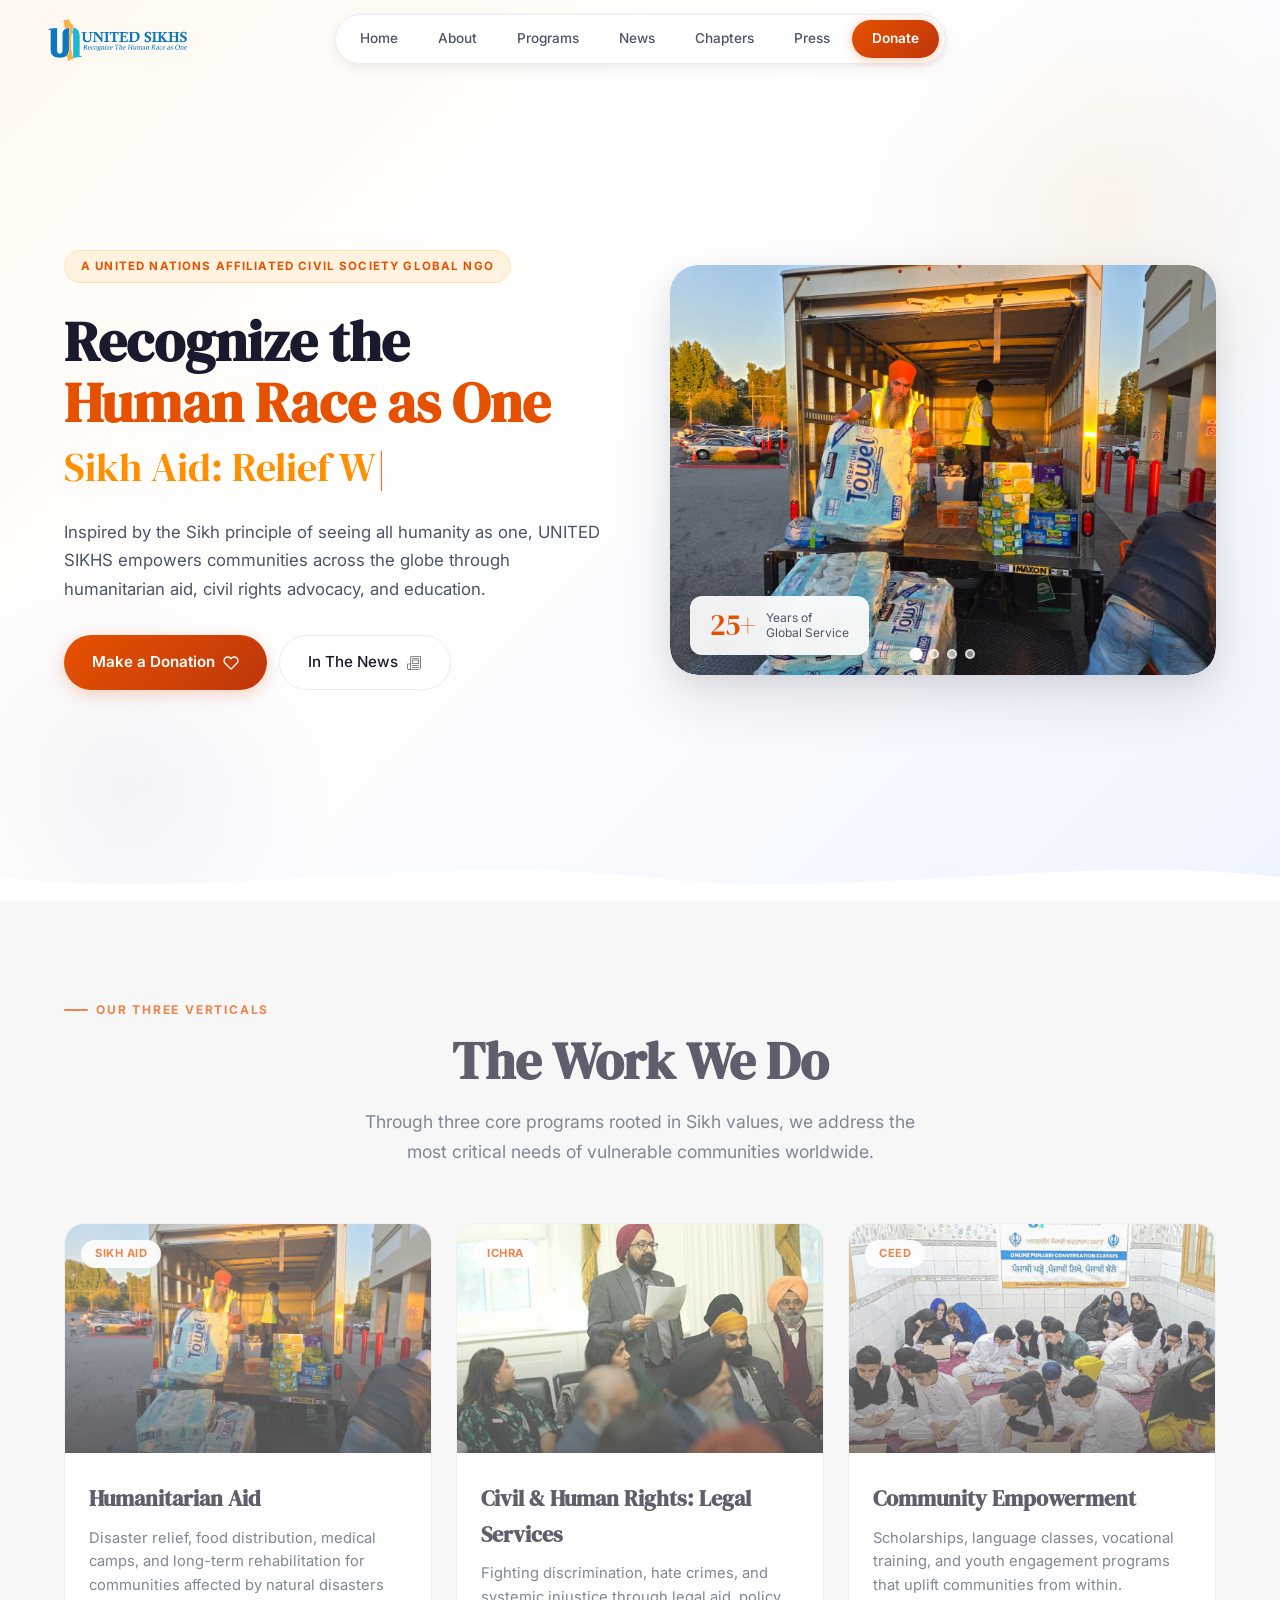
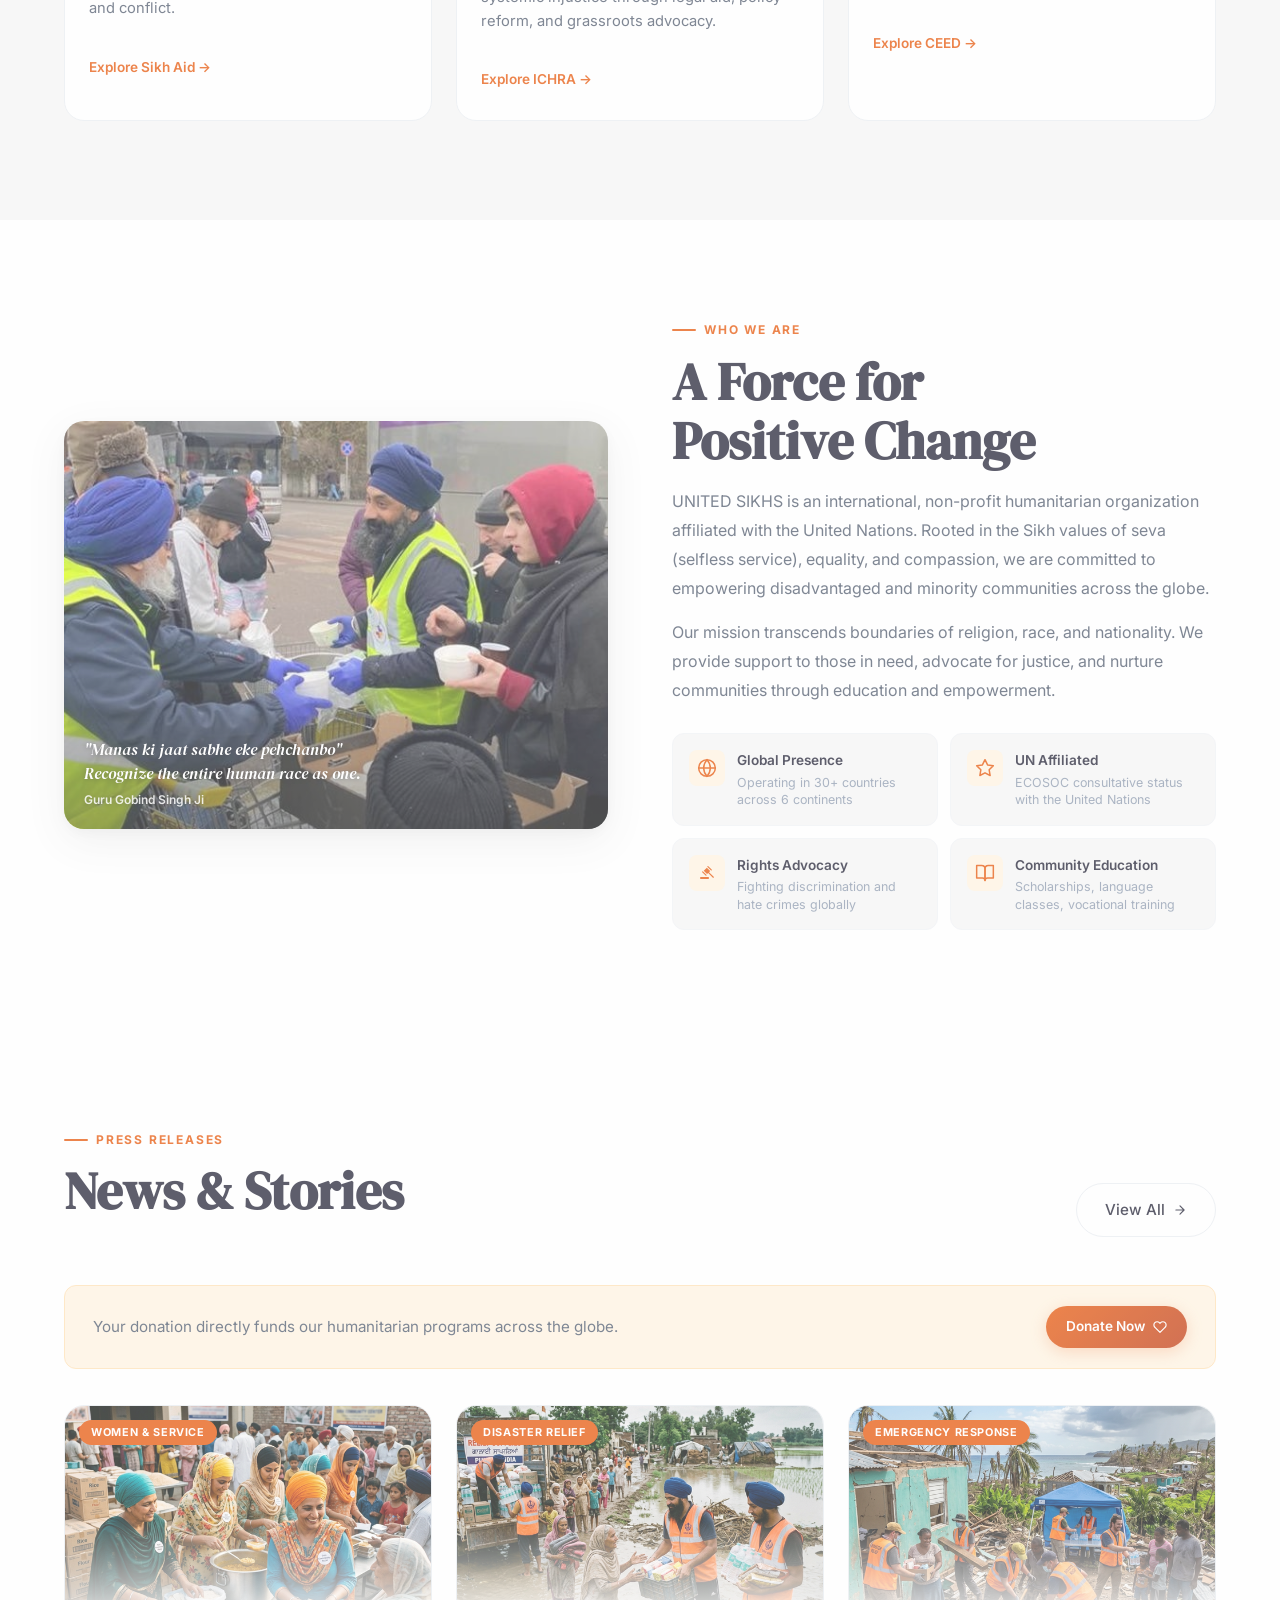
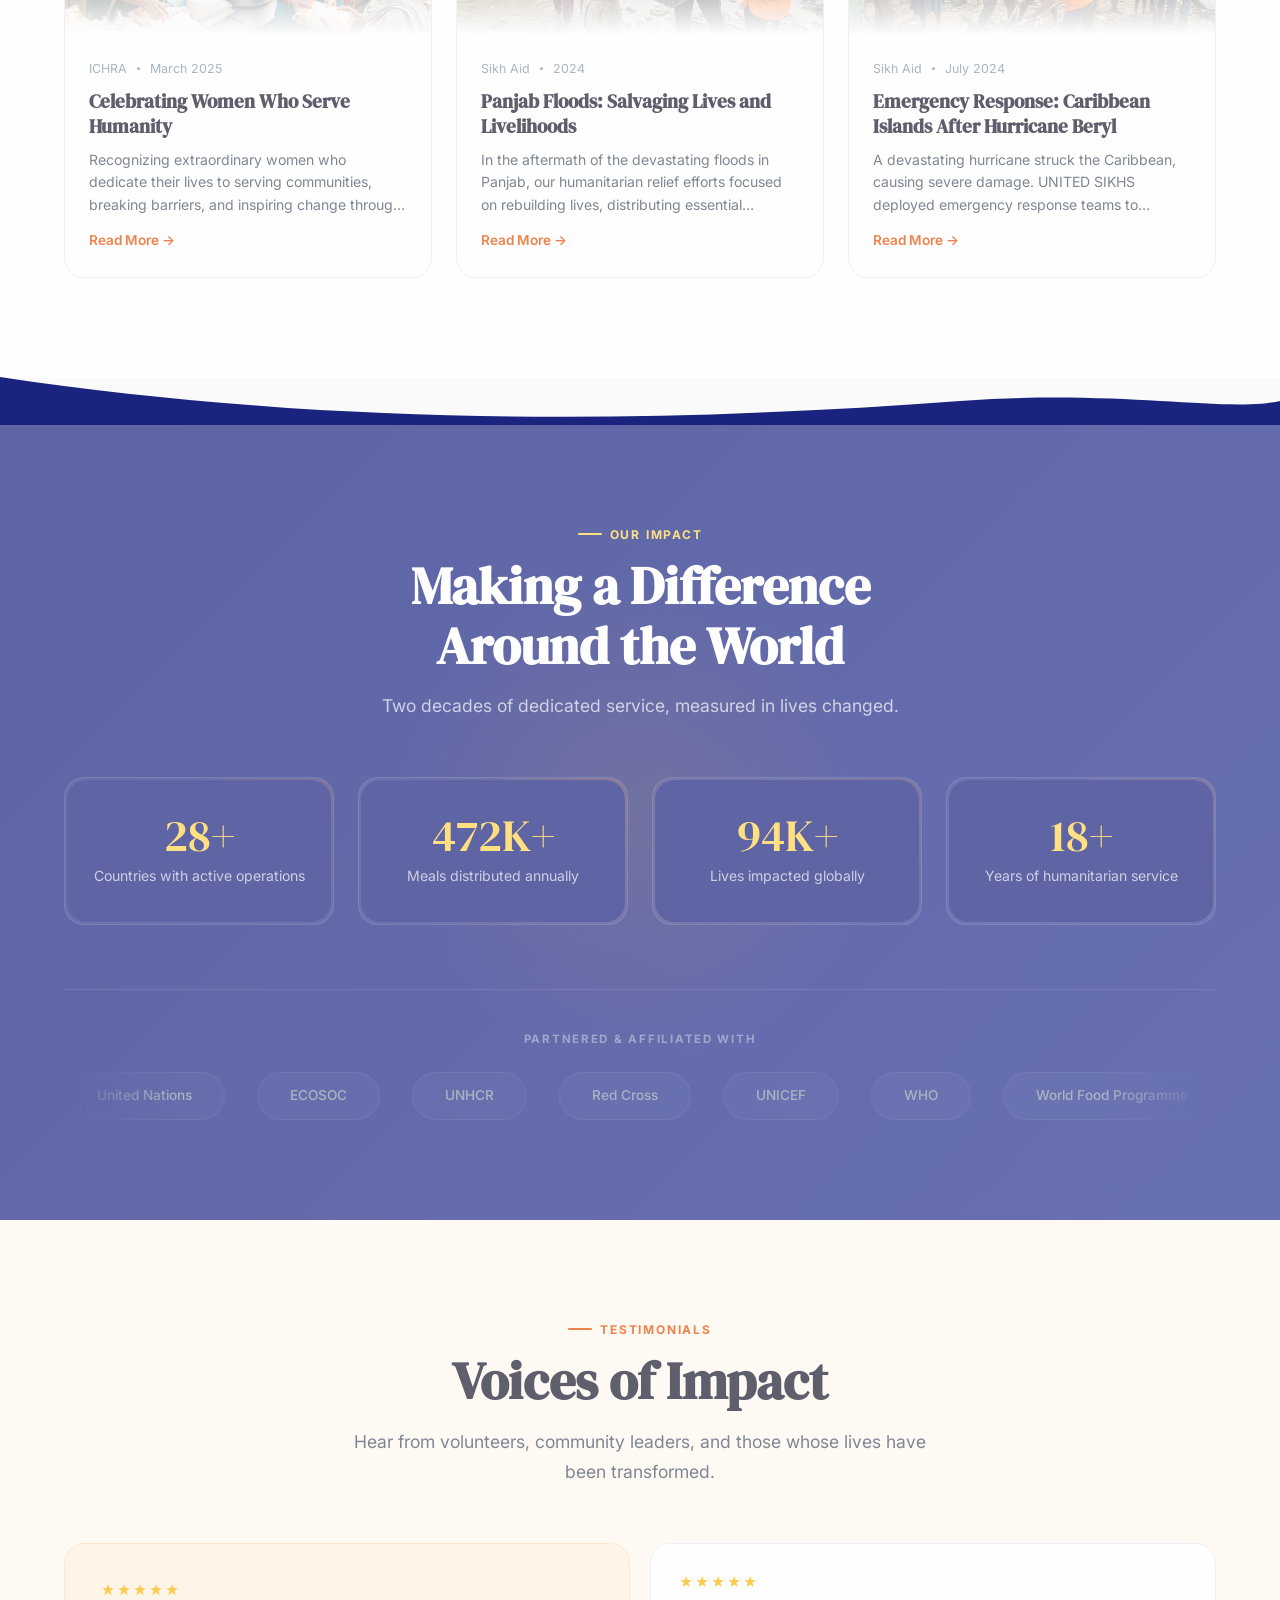
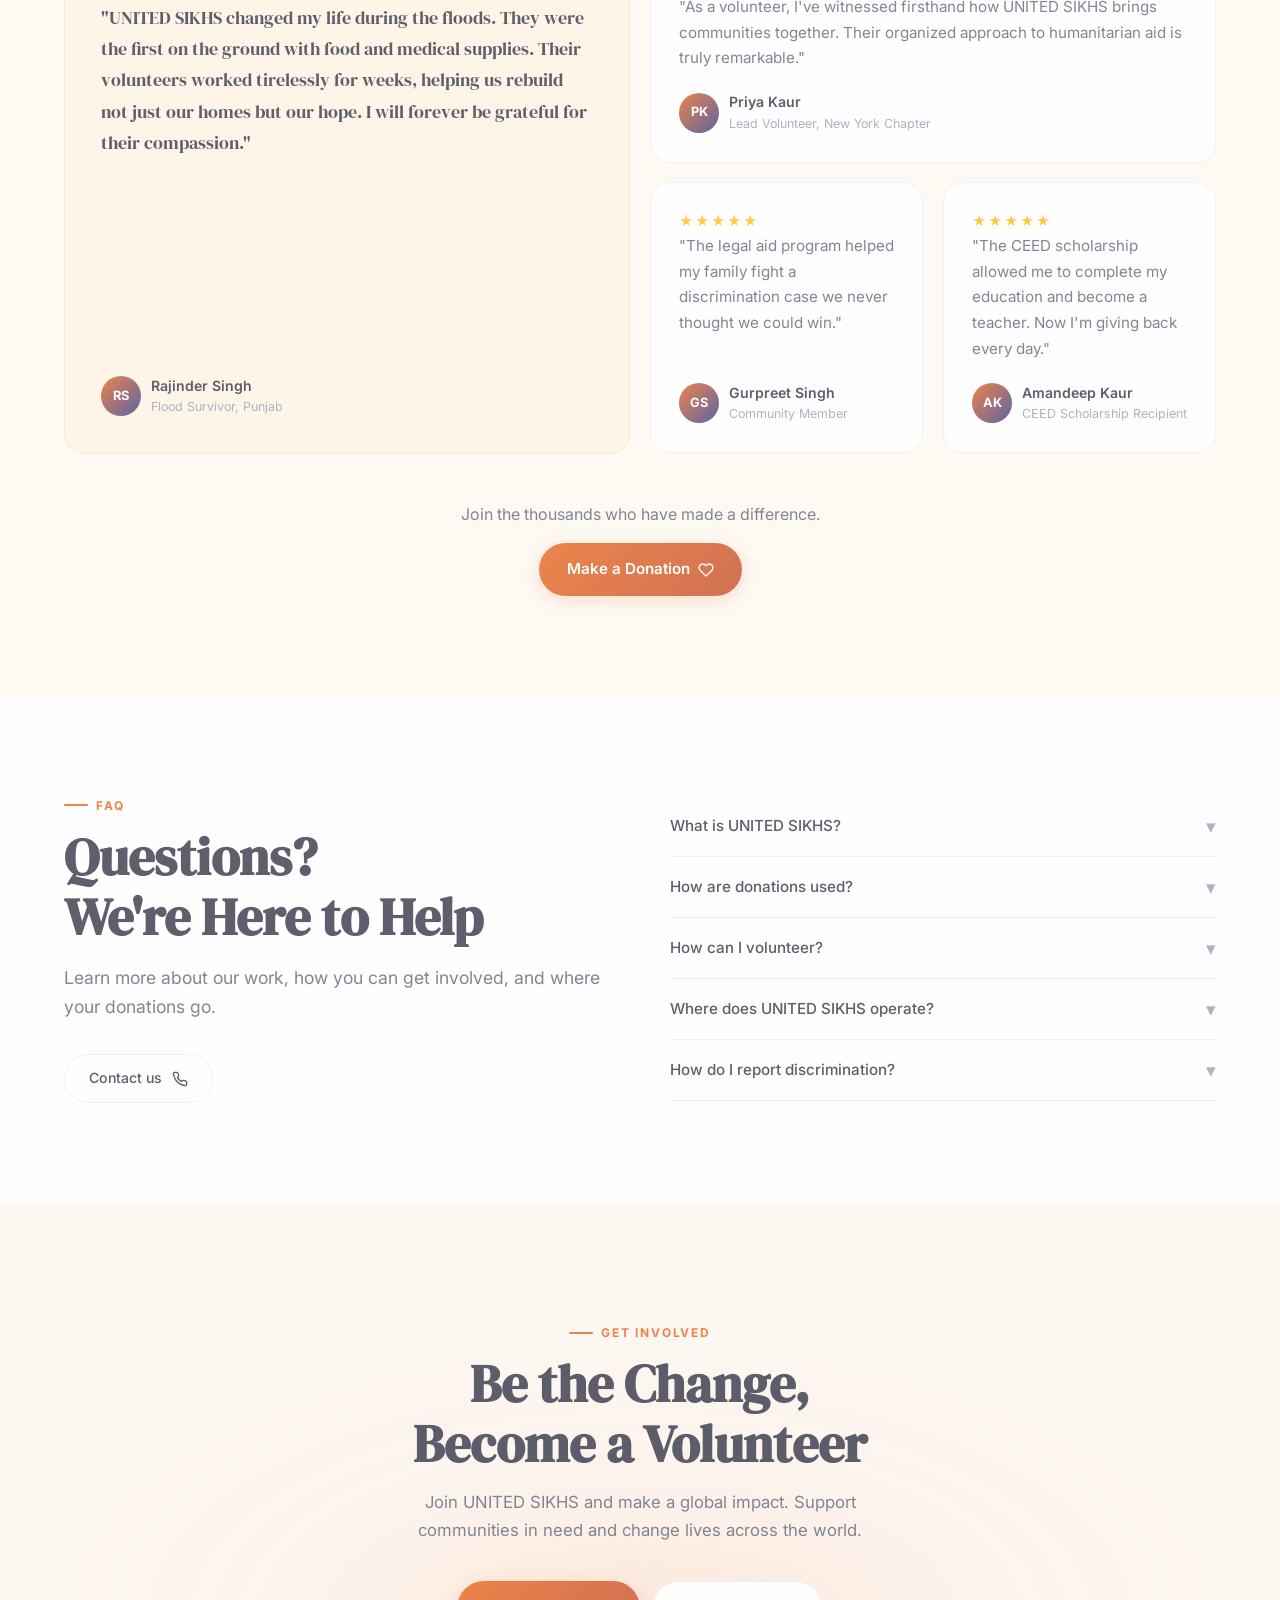
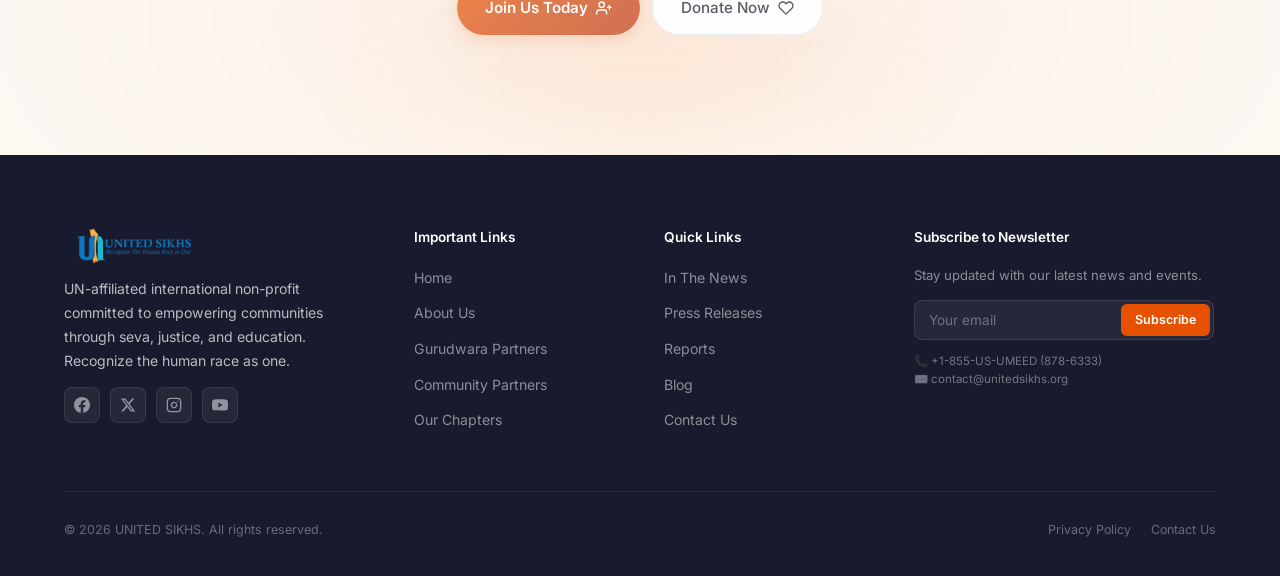
==== commit d6c17e95: "swap section order: Three Verticals now appears before Who We Are Co-Authored-By: Claude Opus 4.6 (1" ====
--- a/index.html
+++ b/index.html
@@ -119,12 +119,79 @@
     </div>
   </section>
 
-  <!-- Wave Divider: Hero to About -->
+  <!-- Wave Divider: Hero to Verticals -->
   <div class="wave-divider" style="margin-top:-48px;position:relative;z-index:5;">
     <svg viewBox="0 0 1440 48" preserveAspectRatio="none">
       <path d="M0,24 C240,48 480,0 720,24 C960,48 1200,0 1440,24 L1440,48 L0,48 Z" fill="#FFFFFF" />
     </svg>
   </div>
+
+  <!-- ===== THREE VERTICALS ===== -->
+  <section class="section programs" id="programs">
+    <div class="container">
+      <div class="programs-header">
+        <span class="section-label reveal">Our Three Verticals</span>
+        <h2 class="section-title reveal reveal-delay-1">The Work We Do</h2>
+        <p class="section-subtitle reveal reveal-delay-2">
+          Through three core programs rooted in Sikh values, we address the most critical needs of vulnerable
+          communities worldwide.
+        </p>
+      </div>
+
+      <div class="verticals-grid">
+        <!-- SIKH AID -->
+        <div class="vertical-card magic-card reveal-left">
+          <div class="vertical-image">
+            <img src="images/sikh-aid.jpg" alt="UNITED SIKHS Sikh Aid supply distribution" />
+            <div class="overlay-gradient"></div>
+            <span class="vertical-label">Sikh Aid</span>
+          </div>
+          <div class="vertical-body">
+            <h3>Humanitarian Aid</h3>
+            <p>Disaster relief, food distribution, medical camps, and long-term rehabilitation for communities affected
+              by natural disasters and conflict.</p>
+            <a href="coming-soon.html" class="vertical-cta">
+              Explore Sikh Aid →
+            </a>
+          </div>
+        </div>
+
+        <!-- ICHRA -->
+        <div class="vertical-card magic-card reveal-scale reveal-delay-1">
+          <div class="vertical-image">
+            <img src="images/ichra.jpg" alt="UNITED SIKHS ICHRA civil rights advocacy" />
+            <div class="overlay-gradient"></div>
+            <span class="vertical-label">ICHRA</span>
+          </div>
+          <div class="vertical-body">
+            <h3>Civil & Human Rights: Legal Services</h3>
+            <p>Fighting discrimination, hate crimes, and systemic injustice through legal aid, policy reform, and
+              grassroots advocacy.</p>
+            <a href="coming-soon.html" class="vertical-cta">
+              Explore ICHRA →
+            </a>
+          </div>
+        </div>
+
+        <!-- CEED -->
+        <div class="vertical-card magic-card reveal-right reveal-delay-2">
+          <div class="vertical-image">
+            <img src="images/ceed.jpg" alt="UNITED SIKHS CEED Panjabi conversation classes" />
+            <div class="overlay-gradient"></div>
+            <span class="vertical-label">CEED</span>
+          </div>
+          <div class="vertical-body">
+            <h3>Community Empowerment</h3>
+            <p>Scholarships, language classes, vocational training, and youth engagement programs that uplift
+              communities from within.</p>
+            <a href="coming-soon.html" class="vertical-cta">
+              Explore CEED →
+            </a>
+          </div>
+        </div>
+      </div>
+    </div>
+  </section>
 
   <!-- ===== ABOUT ===== -->
   <section class="section about" id="about" style="position:relative;">
@@ -200,72 +267,6 @@
             </div>
           </div>
 
-        </div>
-      </div>
-    </div>
-  </section>
-  <!-- ===== THREE VERTICALS ===== -->
-  <section class="section programs" id="programs">
-    <div class="container">
-      <div class="programs-header">
-        <span class="section-label reveal">Our Three Verticals</span>
-        <h2 class="section-title reveal reveal-delay-1">The Work We Do</h2>
-        <p class="section-subtitle reveal reveal-delay-2">
-          Through three core programs rooted in Sikh values, we address the most critical needs of vulnerable
-          communities worldwide.
-        </p>
-      </div>
-
-      <div class="verticals-grid">
-        <!-- SIKH AID -->
-        <div class="vertical-card magic-card reveal-left">
-          <div class="vertical-image">
-            <img src="images/sikh-aid.jpg" alt="UNITED SIKHS Sikh Aid supply distribution" />
-            <div class="overlay-gradient"></div>
-            <span class="vertical-label">Sikh Aid</span>
-          </div>
-          <div class="vertical-body">
-            <h3>Humanitarian Aid</h3>
-            <p>Disaster relief, food distribution, medical camps, and long-term rehabilitation for communities affected
-              by natural disasters and conflict.</p>
-            <a href="coming-soon.html" class="vertical-cta">
-              Explore Sikh Aid →
-            </a>
-          </div>
-        </div>
-
-        <!-- ICHRA -->
-        <div class="vertical-card magic-card reveal-scale reveal-delay-1">
-          <div class="vertical-image">
-            <img src="images/ichra.jpg" alt="UNITED SIKHS ICHRA civil rights advocacy" />
-            <div class="overlay-gradient"></div>
-            <span class="vertical-label">ICHRA</span>
-          </div>
-          <div class="vertical-body">
-            <h3>Civil & Human Rights: Legal Services</h3>
-            <p>Fighting discrimination, hate crimes, and systemic injustice through legal aid, policy reform, and
-              grassroots advocacy.</p>
-            <a href="coming-soon.html" class="vertical-cta">
-              Explore ICHRA →
-            </a>
-          </div>
-        </div>
-
-        <!-- CEED -->
-        <div class="vertical-card magic-card reveal-right reveal-delay-2">
-          <div class="vertical-image">
-            <img src="images/ceed.jpg" alt="UNITED SIKHS CEED Panjabi conversation classes" />
-            <div class="overlay-gradient"></div>
-            <span class="vertical-label">CEED</span>
-          </div>
-          <div class="vertical-body">
-            <h3>Community Empowerment</h3>
-            <p>Scholarships, language classes, vocational training, and youth engagement programs that uplift
-              communities from within.</p>
-            <a href="coming-soon.html" class="vertical-cta">
-              Explore CEED →
-            </a>
-          </div>
         </div>
       </div>
     </div>
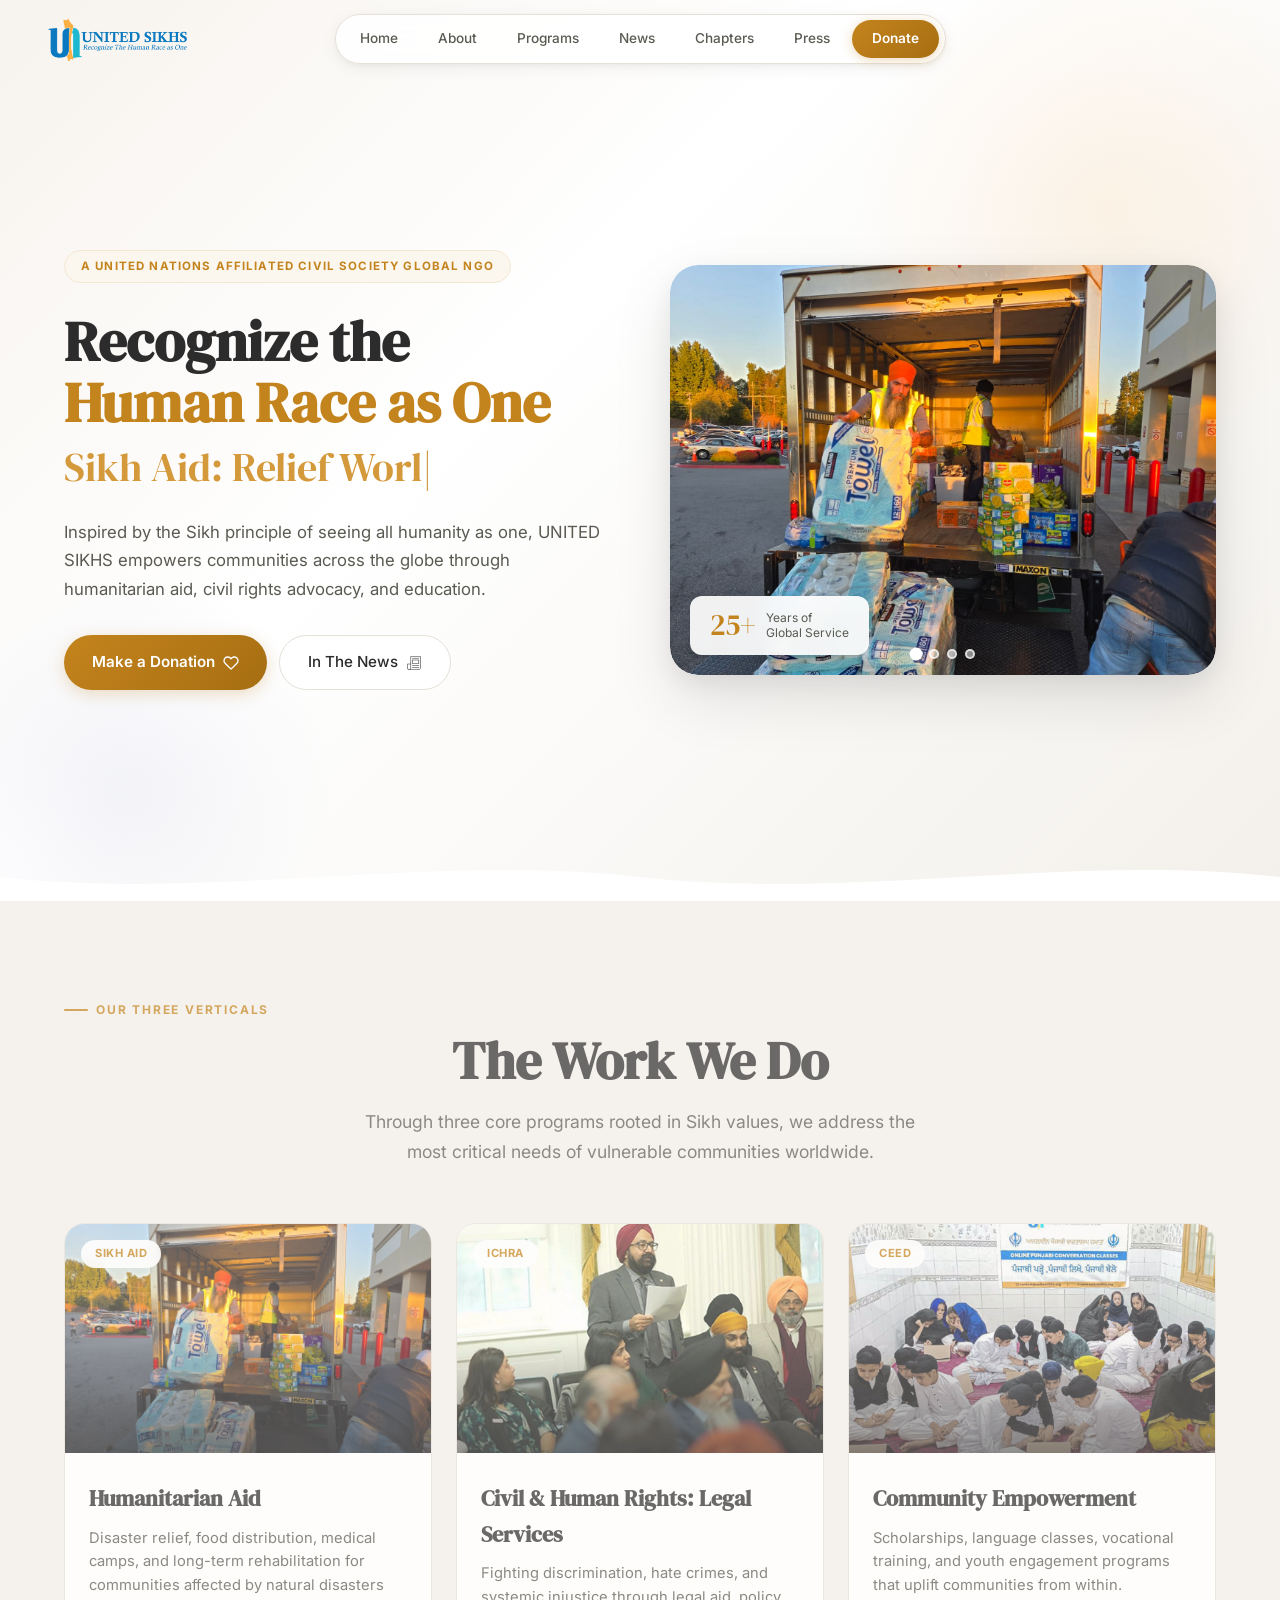
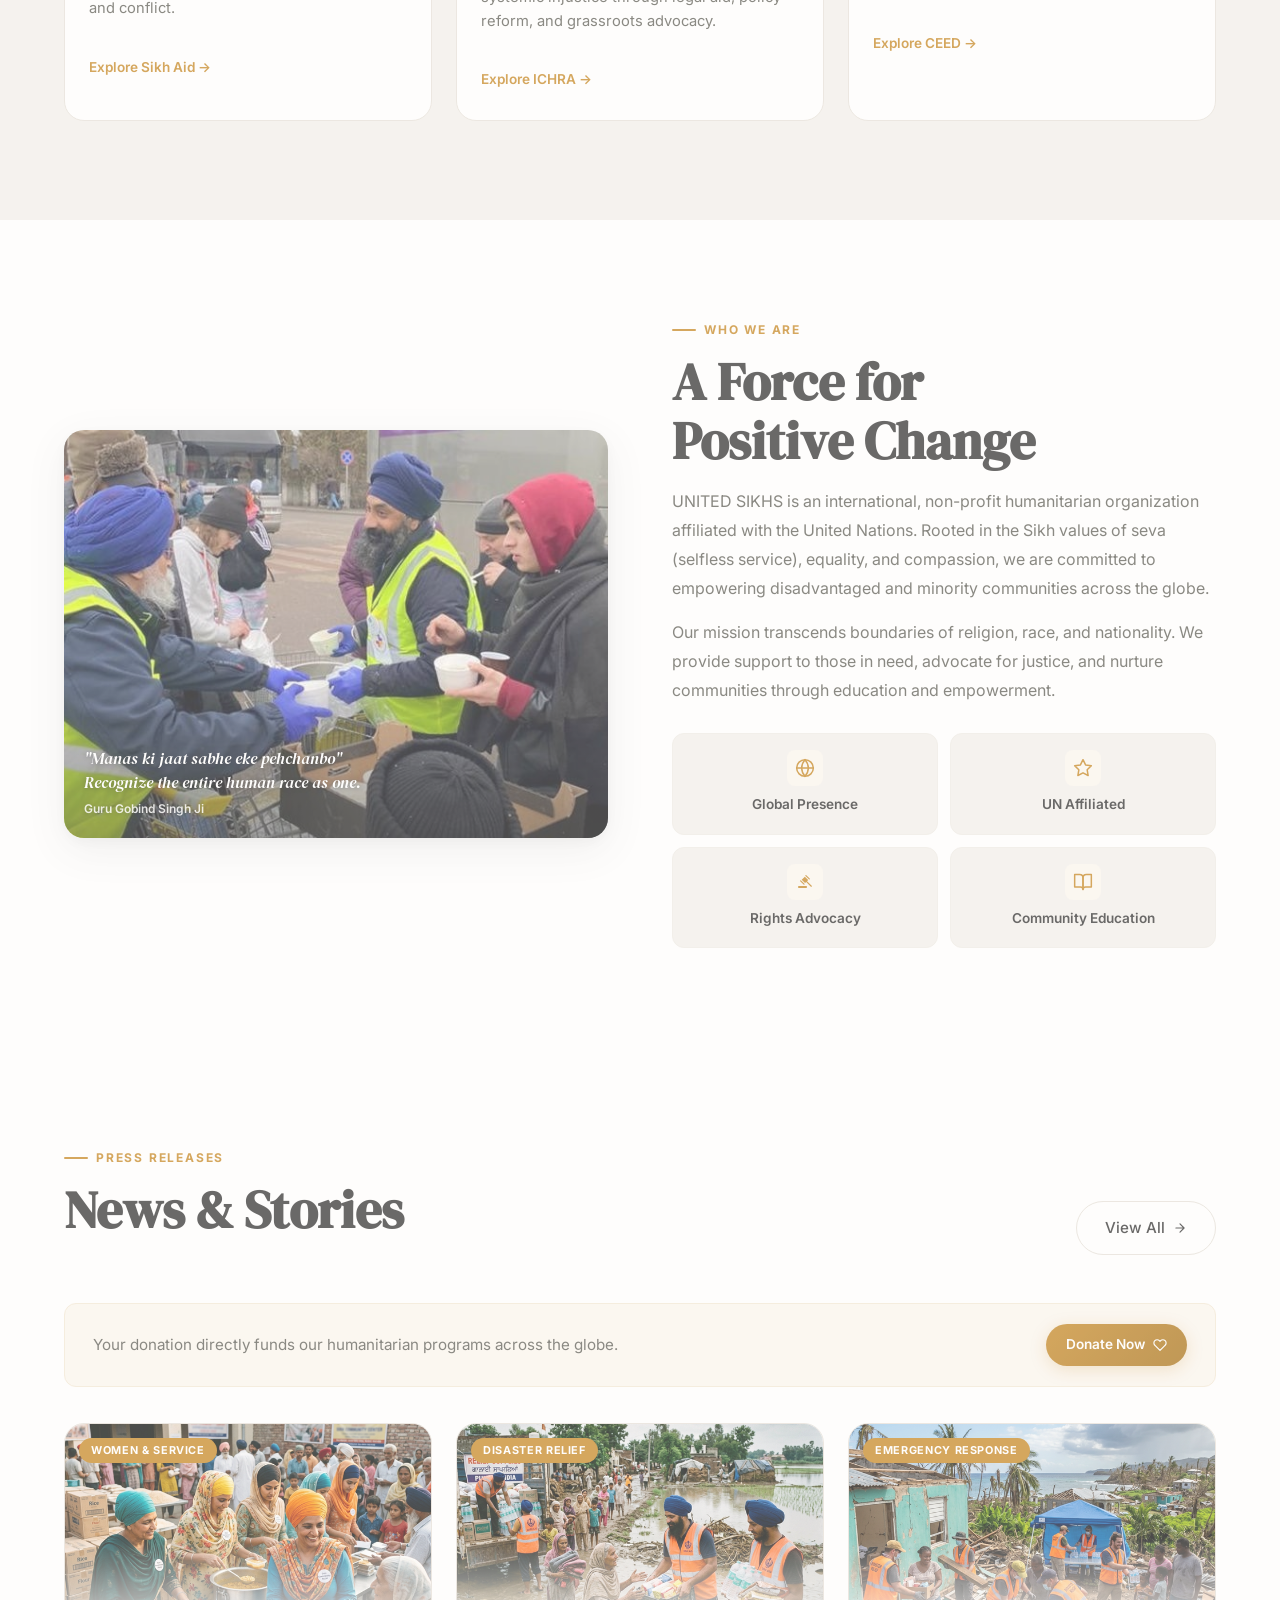
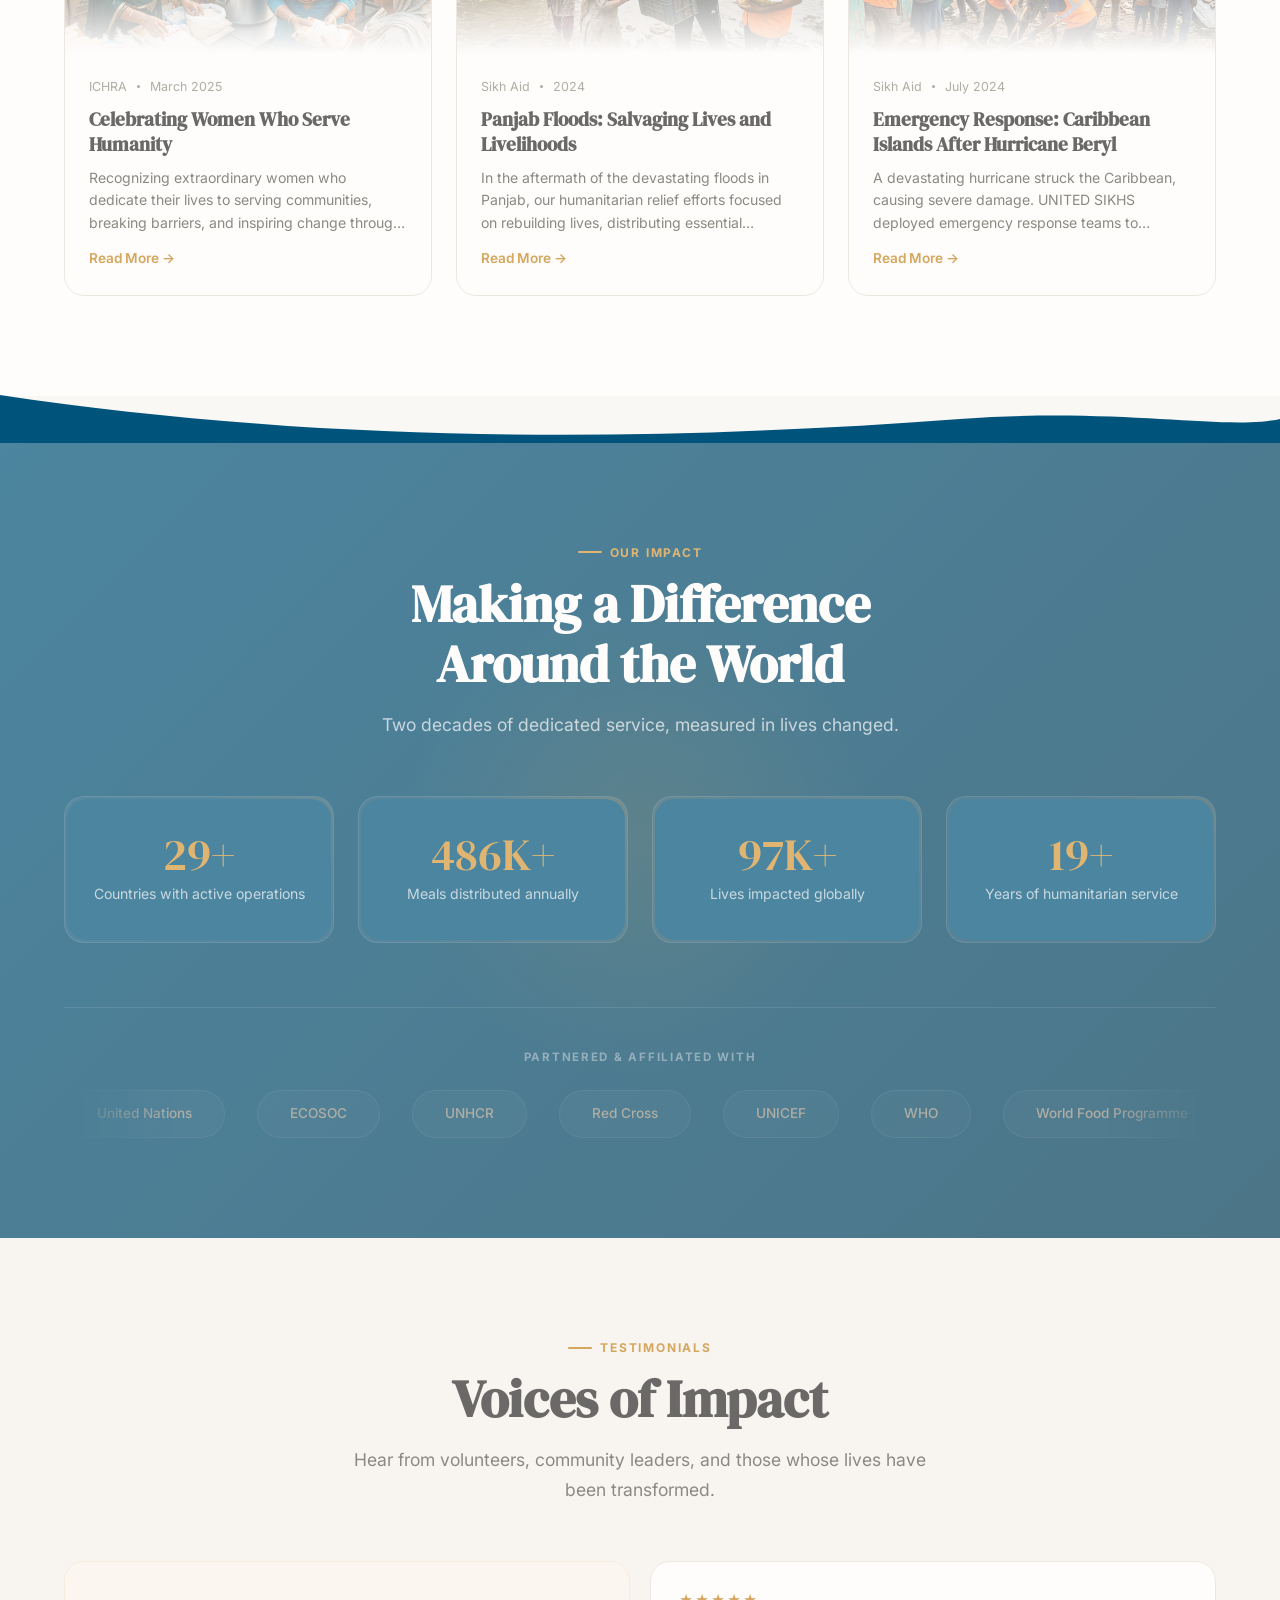
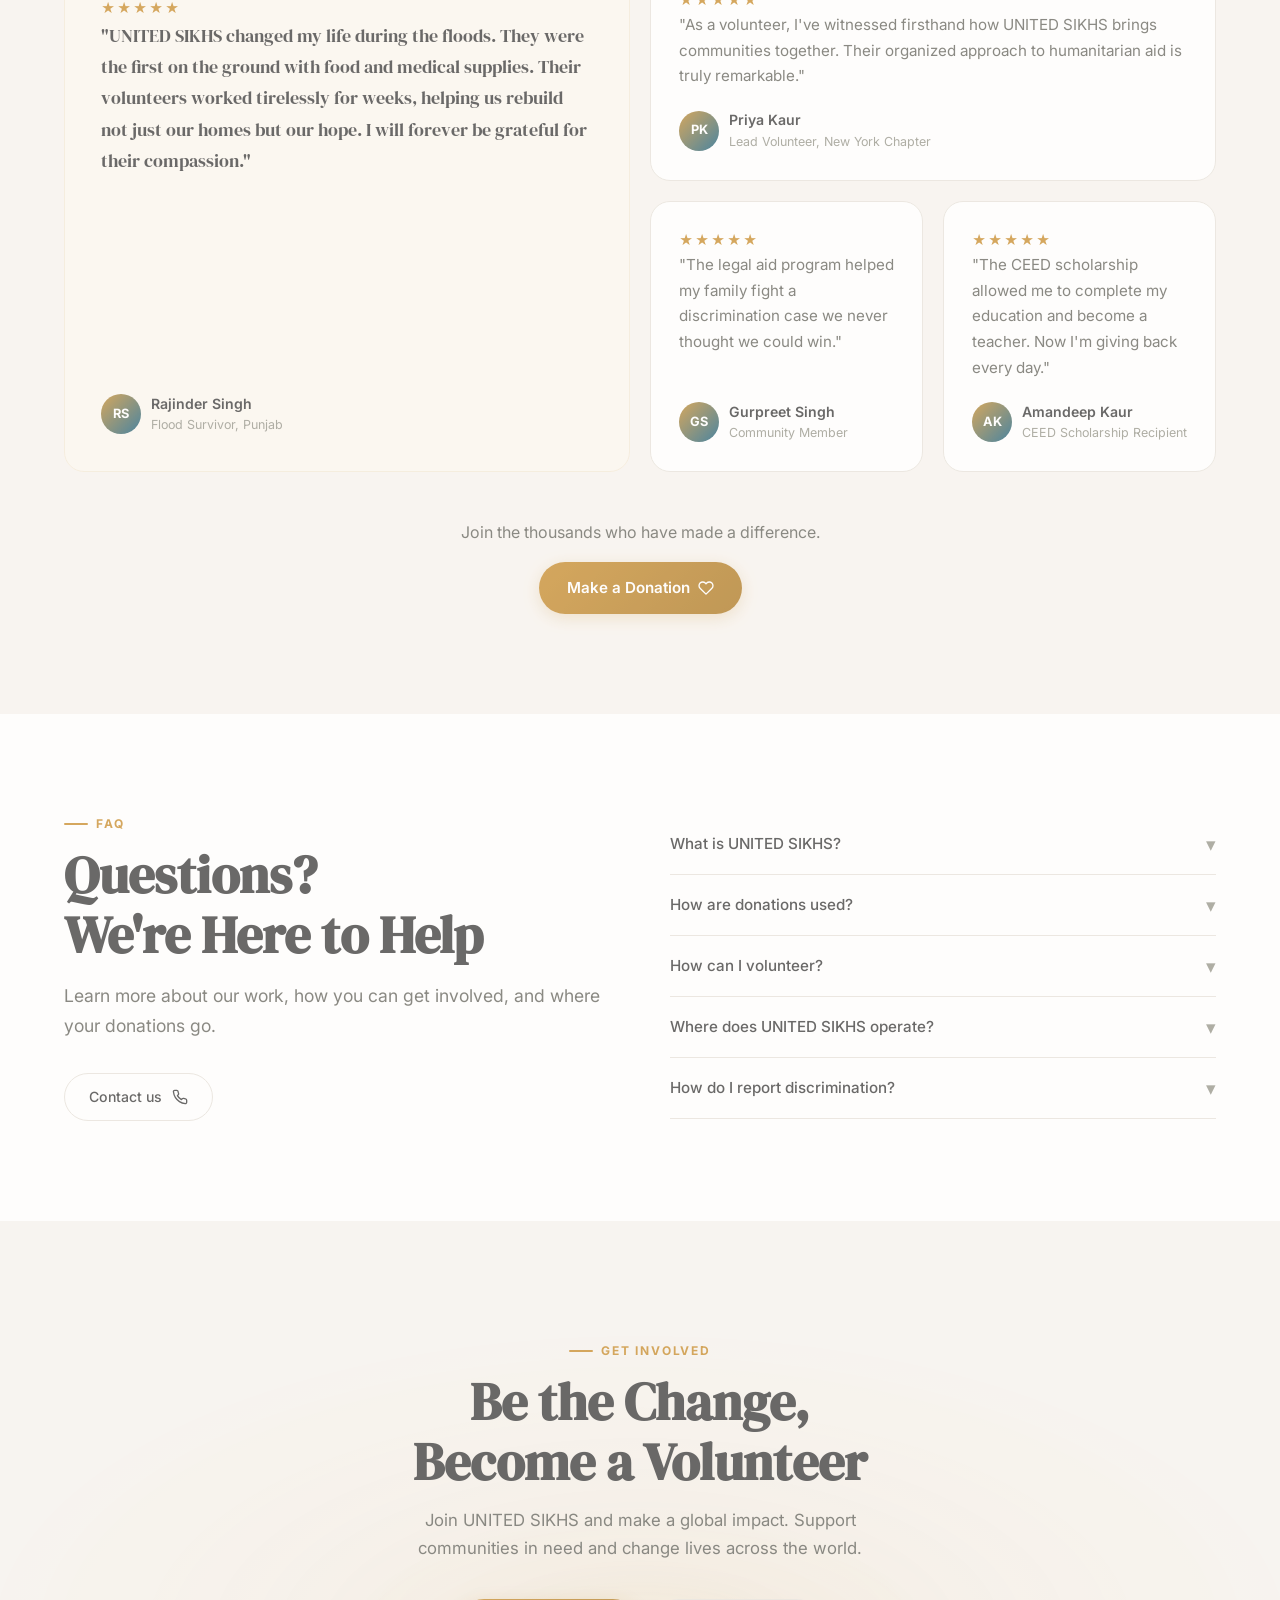
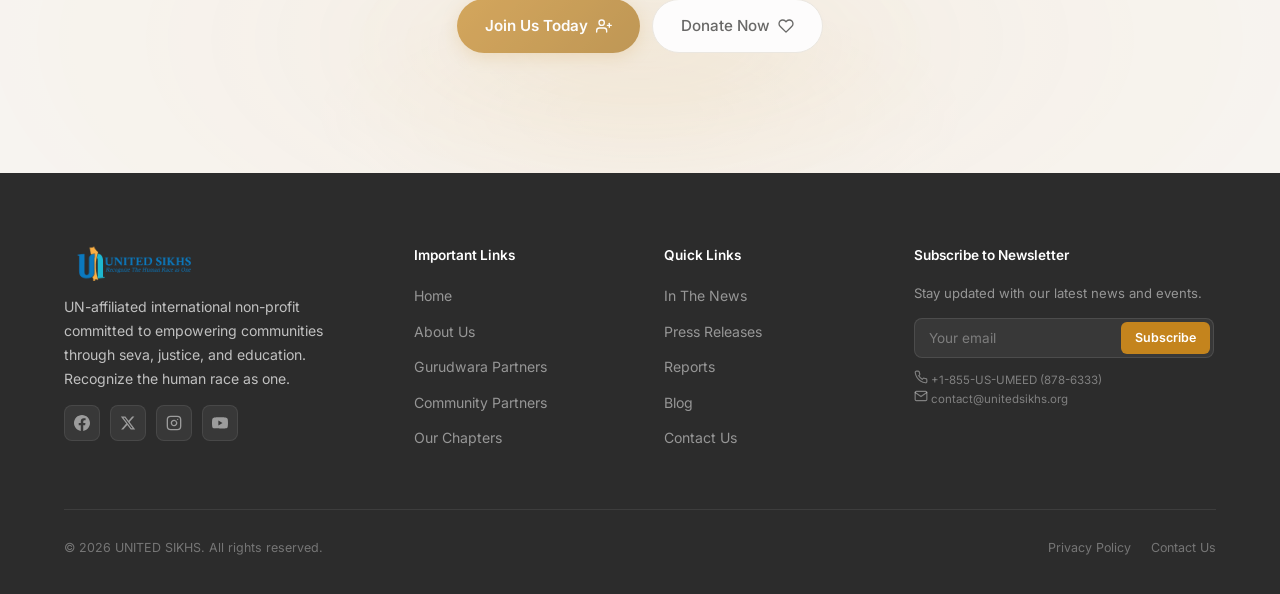
==== commit 1f8db664: "style: warm neutral color palette + replace emojis with SVG icons Apply Option A warm neutral theme " ====
--- a/index.html
+++ b/index.html
@@ -227,10 +227,7 @@
                   <circle cx="12" cy="12" r="10"/><path d="M2 12h20"/><path d="M12 2a15.3 15.3 0 0 1 4 10 15.3 15.3 0 0 1-4 10 15.3 15.3 0 0 1-4-10 15.3 15.3 0 0 1 4-10z"/>
                 </svg>
               </div>
-              <div>
-                <h4>Global Presence</h4>
-                <p>Operating in 30+ countries across 6 continents</p>
-              </div>
+              <h4>Global Presence</h4>
             </div>
             <div class="about-highlight-item">
               <div class="icon">
@@ -238,10 +235,7 @@
                   <polygon points="12 2 15.09 8.26 22 9.27 17 14.14 18.18 21.02 12 17.77 5.82 21.02 7 14.14 2 9.27 8.91 8.26 12 2"/>
                 </svg>
               </div>
-              <div>
-                <h4>UN Affiliated</h4>
-                <p>ECOSOC consultative status with the United Nations</p>
-              </div>
+              <h4>UN Affiliated</h4>
             </div>
             <div class="about-highlight-item">
               <div class="icon">
@@ -249,10 +243,7 @@
                   <path d="M9.316 14.722a.477.477 0 0 1-.475.475H1.433a.477.477 0 0 1-.475-.475v-.863a.477.477 0 0 1 .475-.475h7.408a.476.476 0 0 1 .475.475zm-2.767-2.587a.552.552 0 0 1-.392-.163L2.96 8.776a.554.554 0 0 1 .784-.784L6.94 11.19a.554.554 0 0 1-.392.946zm7.33.992L9.435 8.682l1.085-1.084-3.173-3.173-2.97 2.97 3.173 3.172 1.102-1.101 4.445 4.445a.554.554 0 1 0 .784-.784zm-2.33-5.993a.552.552 0 0 1-.391-.162L7.96 3.775a.554.554 0 1 1 .784-.784l3.196 3.197a.554.554 0 0 1-.391.946z"/>
                 </svg>
               </div>
-              <div>
-                <h4>Rights Advocacy</h4>
-                <p>Fighting discrimination and hate crimes globally</p>
-              </div>
+              <h4>Rights Advocacy</h4>
             </div>
             <div class="about-highlight-item">
               <div class="icon">
@@ -260,10 +251,7 @@
                   <path d="M2 3h6a4 4 0 0 1 4 4v14a3 3 0 0 0-3-3H2z"/><path d="M22 3h-6a4 4 0 0 0-4 4v14a3 3 0 0 1 3-3h7z"/>
                 </svg>
               </div>
-              <div>
-                <h4>Community Education</h4>
-                <p>Scholarships, language classes, vocational training</p>
-              </div>
+              <h4>Community Education</h4>
             </div>
           </div>
 
@@ -357,7 +345,7 @@
   <!-- Wave Divider: Articles to Impact -->
   <div style="margin-top:-1px;position:relative;z-index:5;">
     <svg viewBox="0 0 1440 48" preserveAspectRatio="none" style="display:block;width:100%;height:48px;">
-      <path d="M0,0 C360,48 720,48 1080,24 C1260,12 1380,36 1440,24 L1440,48 L0,48 Z" fill="#1A237E" />
+      <path d="M0,0 C360,48 720,48 1080,24 C1260,12 1380,36 1440,24 L1440,48 L0,48 Z" fill="#00537A" />
     </svg>
   </div>
 
@@ -684,8 +672,8 @@
             <button type="submit" class="newsletter-btn">Subscribe</button>
           </form>
           <p style="font-size:0.72rem;color:rgba(255,255,255,0.4);margin-top:12px;">
-            📞 +1-855-US-UMEED (878-6333)<br />
-            ✉️ contact@unitedsikhs.org
+            <svg width="14" height="14" viewBox="0 0 24 24" fill="none" stroke="currentColor" stroke-width="2" stroke-linecap="round" stroke-linejoin="round"><path d="M22 16.92v3a2 2 0 0 1-2.18 2 19.79 19.79 0 0 1-8.63-3.07 19.5 19.5 0 0 1-6-6 19.79 19.79 0 0 1-3.07-8.67A2 2 0 0 1 4.11 2h3a2 2 0 0 1 2 1.72 12.84 12.84 0 0 0 .7 2.81 2 2 0 0 1-.45 2.11L8.09 9.91a16 16 0 0 0 6 6l1.27-1.27a2 2 0 0 1 2.11-.45 12.84 12.84 0 0 0 2.81.7A2 2 0 0 1 22 16.92z"/></svg> +1-855-US-UMEED (878-6333)<br />
+            <svg width="14" height="14" viewBox="0 0 24 24" fill="none" stroke="currentColor" stroke-width="2" stroke-linecap="round" stroke-linejoin="round"><path d="M4 4h16c1.1 0 2 .9 2 2v12c0 1.1-.9 2-2 2H4c-1.1 0-2-.9-2-2V6c0-1.1.9-2 2-2z"/><polyline points="22,6 12,13 2,6"/></svg> contact@unitedsikhs.org
           </p>
         </div>
       </div>
--- a/styles.css
+++ b/styles.css
@@ -4,36 +4,36 @@
    ============================================ */
 
 :root {
-  /* Brand — warm saffron heritage */
-  --saffron: #E65100;
-  --saffron-light: #FF8F00;
-  --saffron-dark: #BF360C;
-  --saffron-50: #FFF3E0;
-  --saffron-100: #FFE0B2;
-  --navy: #1A237E;
-  --navy-light: #3949AB;
-  --navy-50: #E8EAF6;
-  --gold: #FFB300;
-  --gold-light: #FFD54F;
-
-  /* Surfaces — clean, warm whites */
-  --bg-body: #FAFAFA;
+  /* Brand — Warm Neutral */
+  --saffron: #C4841D;
+  --saffron-light: #D4993A;
+  --saffron-dark: #A66E12;
+  --saffron-50: #FBF6EE;
+  --saffron-100: #F3E8D4;
+  --navy: #00537A;
+  --navy-light: #006A9E;
+  --navy-50: #EBF3F8;
+  --gold: #C4841D;
+  --gold-light: #D4993A;
+
+  /* Surfaces — warm creams */
+  --bg-body: #FAF8F5;
   --bg-white: #FFFFFF;
-  --bg-warm: #FFF8F0;
-  --bg-cream: #FFFBF5;
-  --bg-muted: #F5F5F5;
-  --bg-hero: linear-gradient(135deg, #FFF8F0 0%, #FFFFFF 40%, #F0F4FF 100%);
+  --bg-warm: #F7F3EE;
+  --bg-cream: #FBF9F6;
+  --bg-muted: #F3F0EB;
+  --bg-hero: linear-gradient(135deg, #F7F3EE 0%, #FFFFFF 40%, #F3F0EB 100%);
 
   /* Text */
-  --text-primary: #1A1A2E;
-  --text-secondary: #4A5568;
-  --text-muted: #8896AB;
+  --text-primary: #2C2C2C;
+  --text-secondary: #5A5A52;
+  --text-muted: #8E8E82;
   --text-white: #FFFFFF;
 
   /* Borders */
-  --border: #E8ECF1;
-  --border-light: #F0F2F5;
-  --border-accent: rgba(230, 81, 0, 0.15);
+  --border: #E5E0D8;
+  --border-light: #EEEBE5;
+  --border-accent: rgba(196, 132, 29, 0.15);
 
   /* Shadows */
   --shadow-sm: 0 1px 3px rgba(0, 0, 0, 0.04), 0 1px 2px rgba(0, 0, 0, 0.06);
@@ -297,7 +297,7 @@
   transform: translateX(-50%);
   width: 40px;
   height: 10px;
-  background: rgba(230, 81, 0, 0.15);
+  background: rgba(196, 132, 29, 0.15);
   border-radius: var(--radius-full);
   filter: blur(6px);
 }
@@ -310,12 +310,12 @@
   font-weight: 600;
   border-radius: var(--radius-full);
   transition: all 0.3s var(--ease-smooth);
-  box-shadow: 0 2px 12px rgba(230, 81, 0, 0.3);
+  box-shadow: 0 2px 12px rgba(196, 132, 29, 0.3);
 }
 
 .nav-donate:hover {
   transform: translateY(-1px);
-  box-shadow: 0 4px 20px rgba(230, 81, 0, 0.4);
+  box-shadow: 0 4px 20px rgba(196, 132, 29, 0.4);
 }
 
 /* ===== HERO ===== */
@@ -587,13 +587,13 @@
   font-size: 0.95rem;
   font-weight: 600;
   border-radius: var(--radius-full);
-  box-shadow: 0 4px 16px rgba(230, 81, 0, 0.25);
+  box-shadow: 0 4px 16px rgba(196, 132, 29, 0.25);
   transition: all 0.3s var(--ease-smooth);
 }
 
 .btn-primary:hover {
   transform: translateY(-2px);
-  box-shadow: 0 8px 28px rgba(230, 81, 0, 0.35);
+  box-shadow: 0 8px 28px rgba(196, 132, 29, 0.35);
 }
 
 .btn-secondary {
@@ -695,8 +695,10 @@
 
 .about-highlight-item {
   display: flex;
-  align-items: start;
-  gap: 12px;
+  flex-direction: column;
+  align-items: center;
+  text-align: center;
+  gap: 8px;
   padding: 16px;
   background: var(--bg-muted);
   border: 1px solid var(--border-light);
@@ -1086,7 +1088,7 @@
 
 /* ===== IMPACT STATS ===== */
 .impact {
-  background: linear-gradient(135deg, var(--navy) 0%, #283593 100%);
+  background: linear-gradient(135deg, var(--navy) 0%, #003D59 100%);
   color: var(--text-white);
   text-align: center;
   position: relative;
@@ -1428,7 +1430,7 @@
   transform: translateX(-50%) scale(2.5);
   width: 50%;
   height: 300px;
-  background: radial-gradient(ellipse at center, rgba(230, 81, 0, 0.1) 10%, transparent 60%);
+  background: radial-gradient(ellipse at center, rgba(196, 132, 29, 0.1) 10%, transparent 60%);
   border-radius: 50%;
 }
 
@@ -1439,7 +1441,7 @@
   transform: translateX(-50%) scale(2);
   width: 30%;
   height: 150px;
-  background: radial-gradient(ellipse at center, rgba(255, 179, 0, 0.08) 10%, transparent 60%);
+  background: radial-gradient(ellipse at center, rgba(212, 153, 58, 0.08) 10%, transparent 60%);
   border-radius: 50%;
 }
 
@@ -1755,7 +1757,7 @@
     font-size: 0.75rem;
     font-weight: 600;
     border-radius: var(--radius-full);
-    box-shadow: 0 2px 8px rgba(230, 81, 0, 0.25);
+    box-shadow: 0 2px 8px rgba(196, 132, 29, 0.25);
     white-space: nowrap;
   }
 
@@ -1874,7 +1876,7 @@
   background: linear-gradient(90deg, var(--saffron), var(--saffron-light), var(--gold));
   z-index: 9999;
   transition: width 0.1s linear;
-  box-shadow: 0 0 10px rgba(230, 81, 0, 0.4);
+  box-shadow: 0 0 10px rgba(196, 132, 29, 0.4);
 }
 
 /* ===== CTA GLOW EFFECT (adapted from ctaWithGlow.jsx) ===== */
@@ -1885,7 +1887,7 @@
   transform: translateX(-50%);
   width: 60%;
   height: 256px;
-  background: radial-gradient(ellipse at center, rgba(230, 81, 0, 0.15) 10%, transparent 60%);
+  background: radial-gradient(ellipse at center, rgba(196, 132, 29, 0.15) 10%, transparent 60%);
   pointer-events: none;
   opacity: 0.6;
   transition: all 0.5s ease;
@@ -1987,7 +1989,7 @@
   left: var(--mouse-x, -100%);
   width: 300px;
   height: 300px;
-  background: radial-gradient(circle, rgba(230, 81, 0, 0.08) 0%, transparent 70%);
+  background: radial-gradient(circle, rgba(196, 132, 29, 0.08) 0%, transparent 70%);
   transform: translate(-50%, -50%);
   pointer-events: none;
   opacity: 0;
